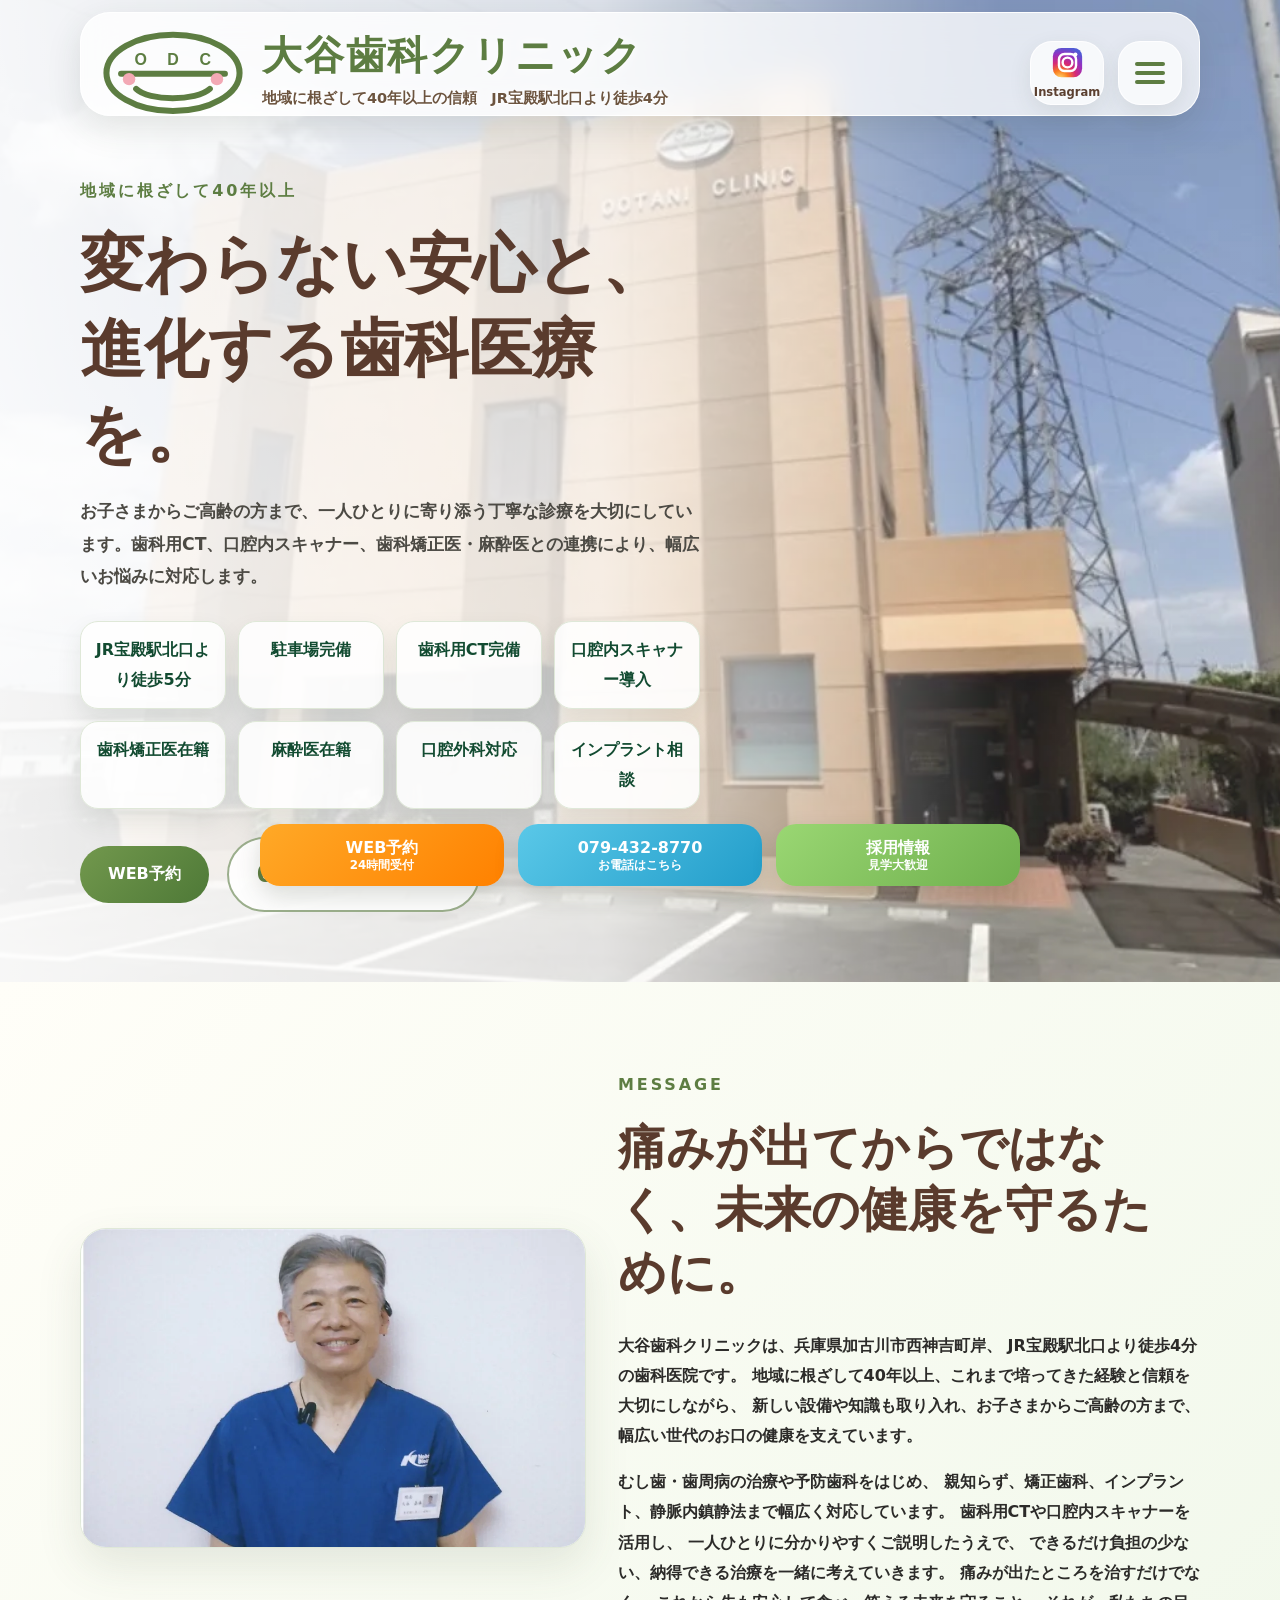
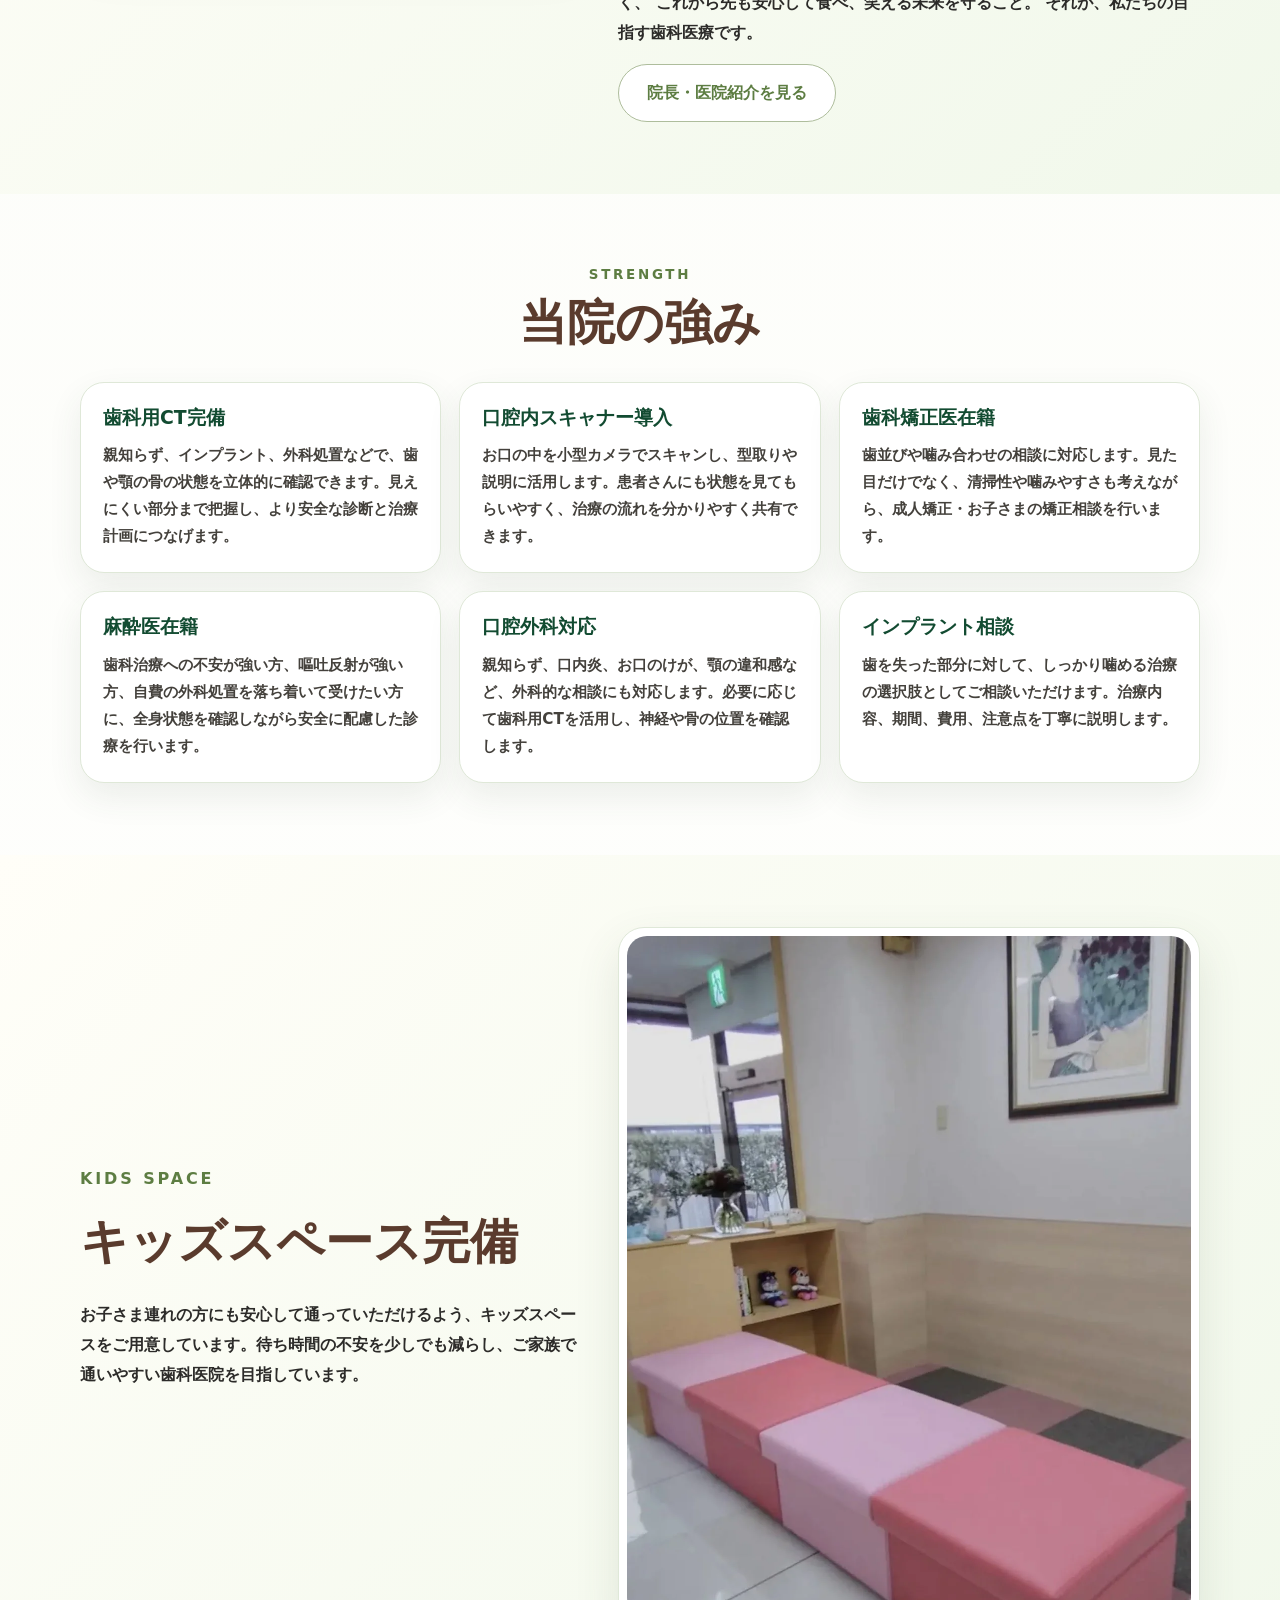
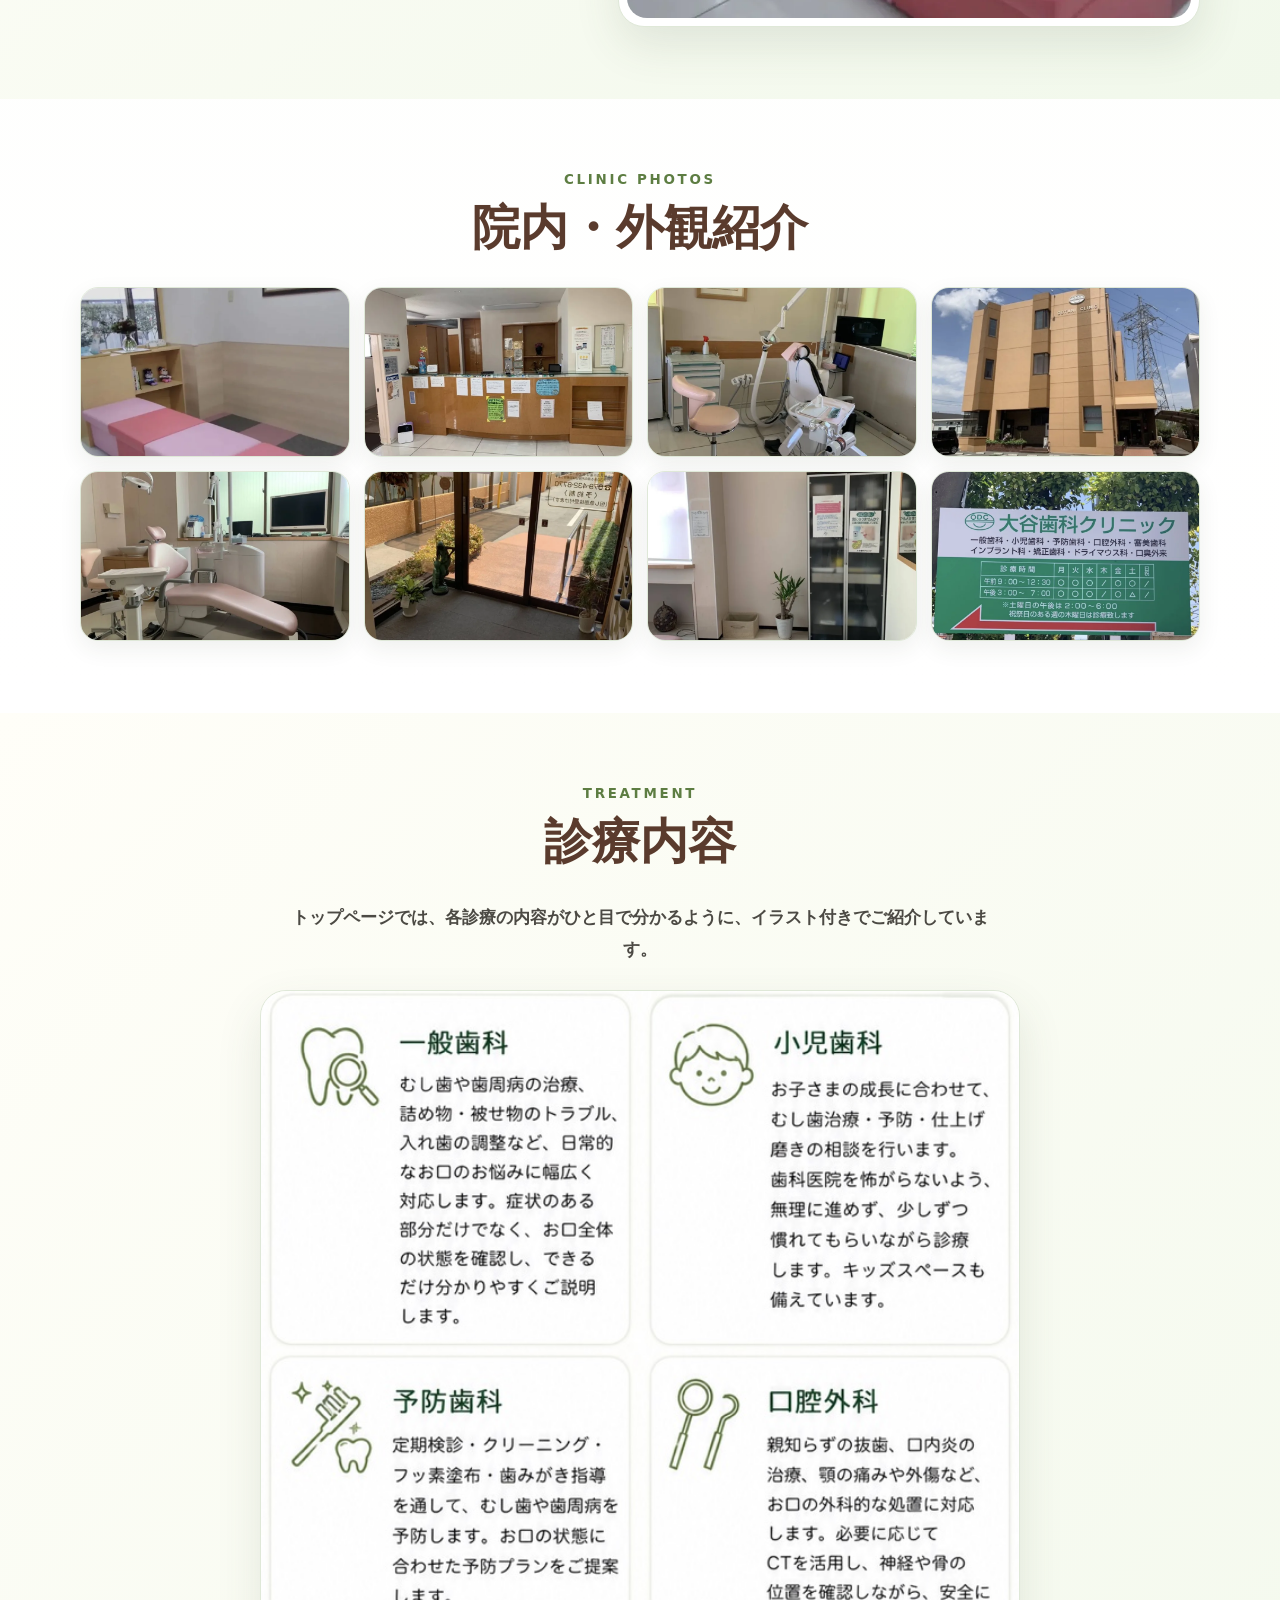
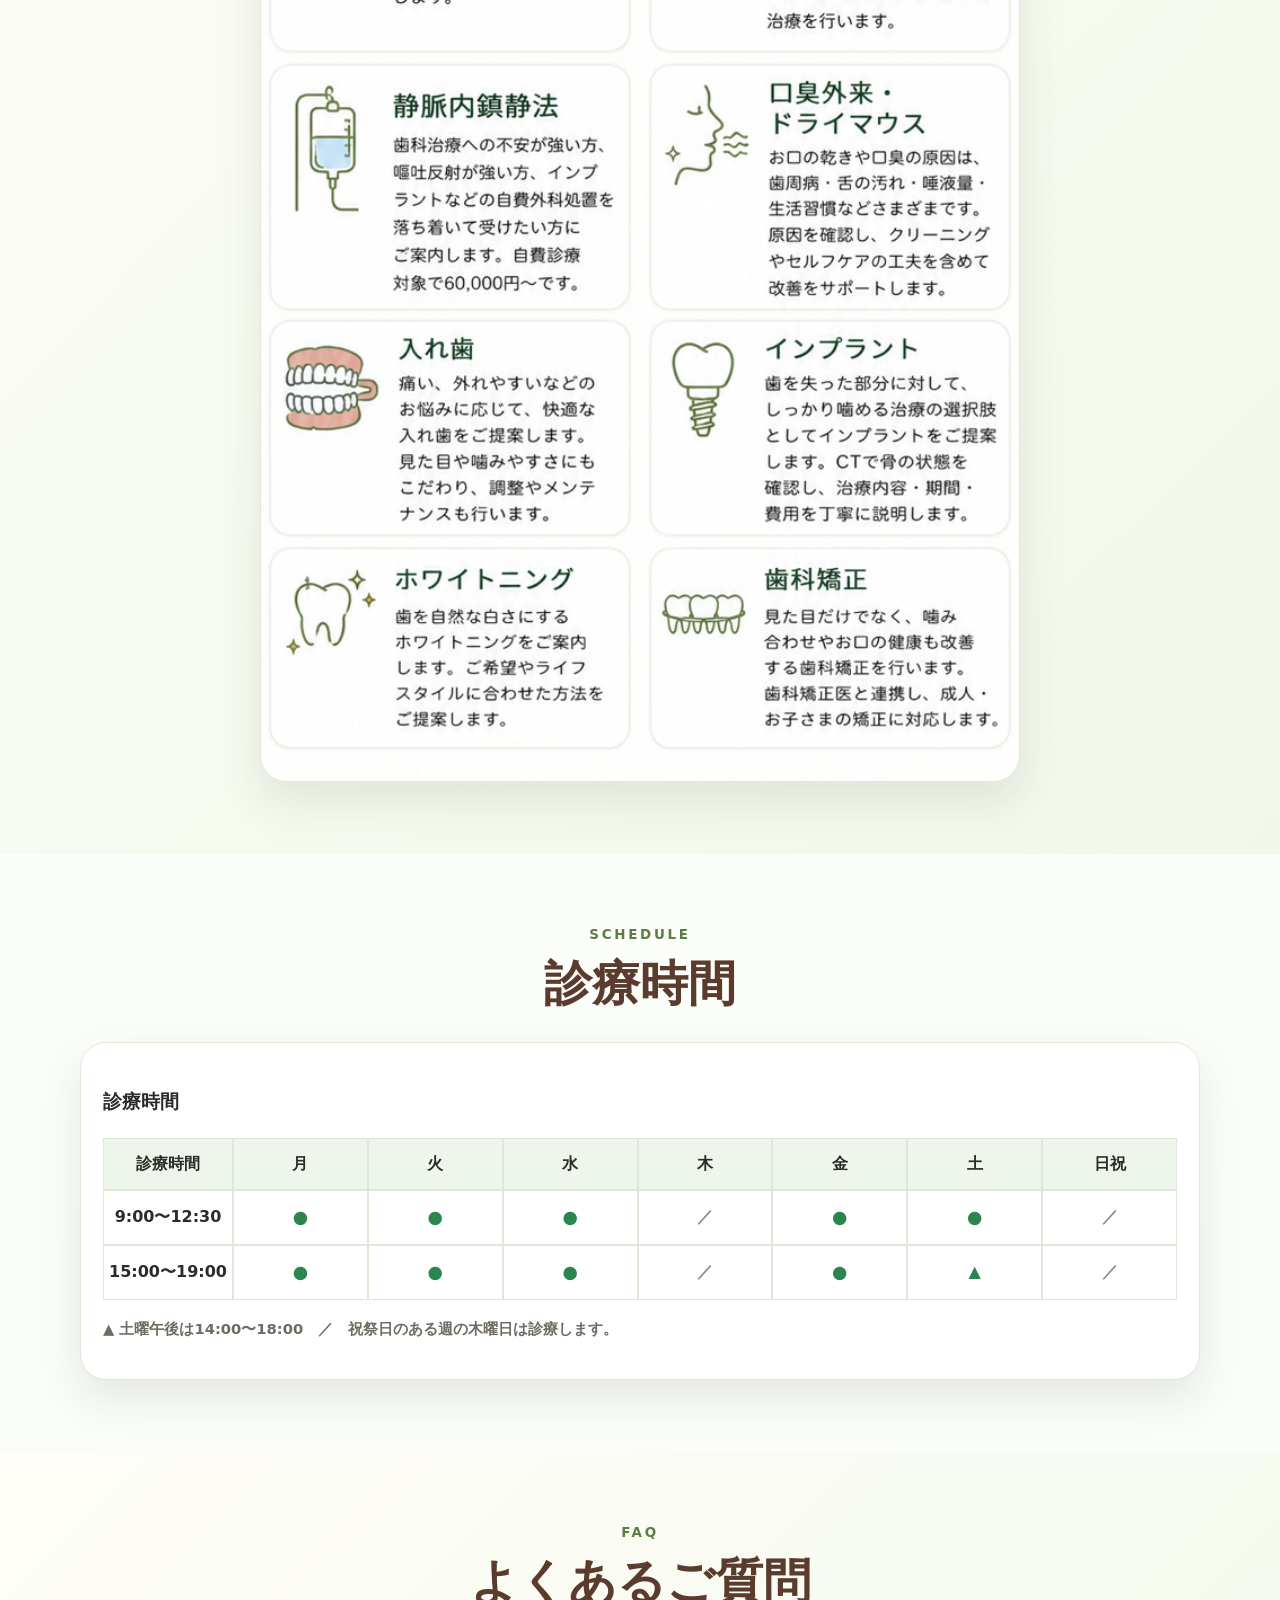
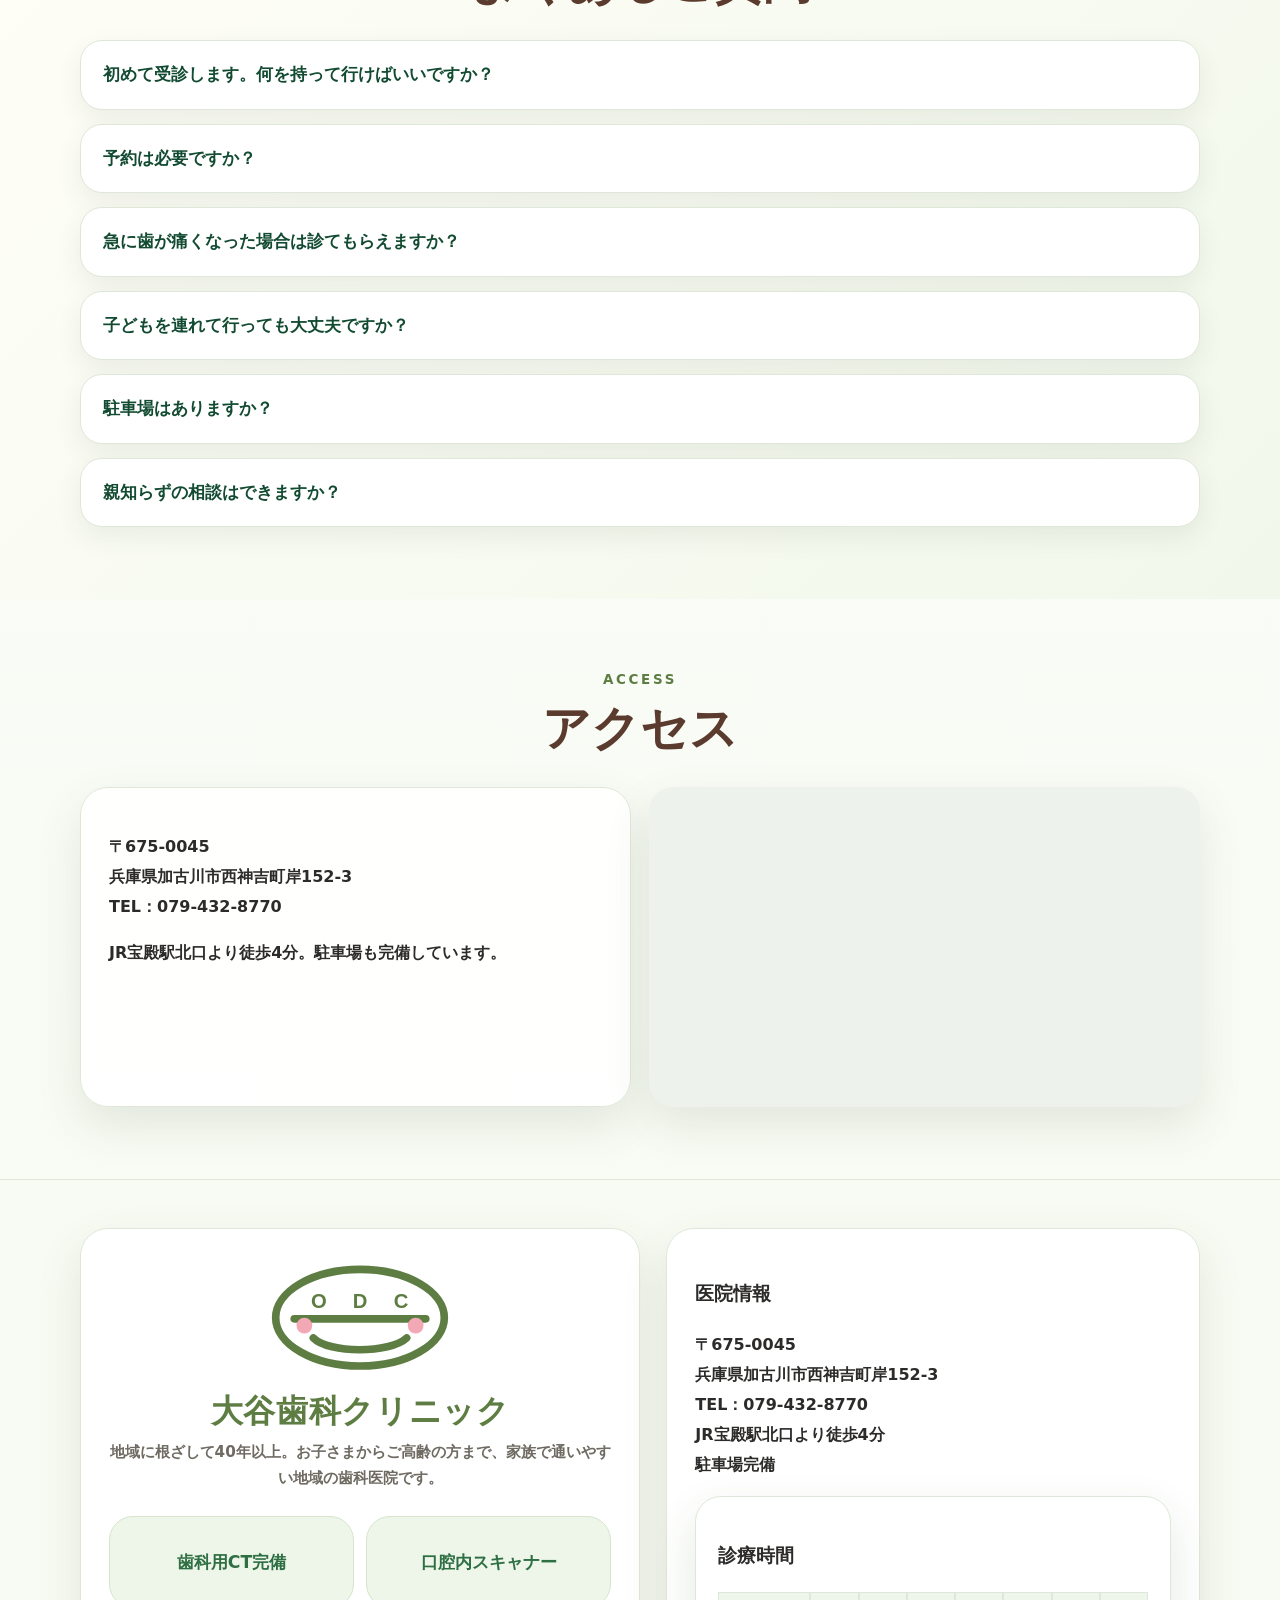
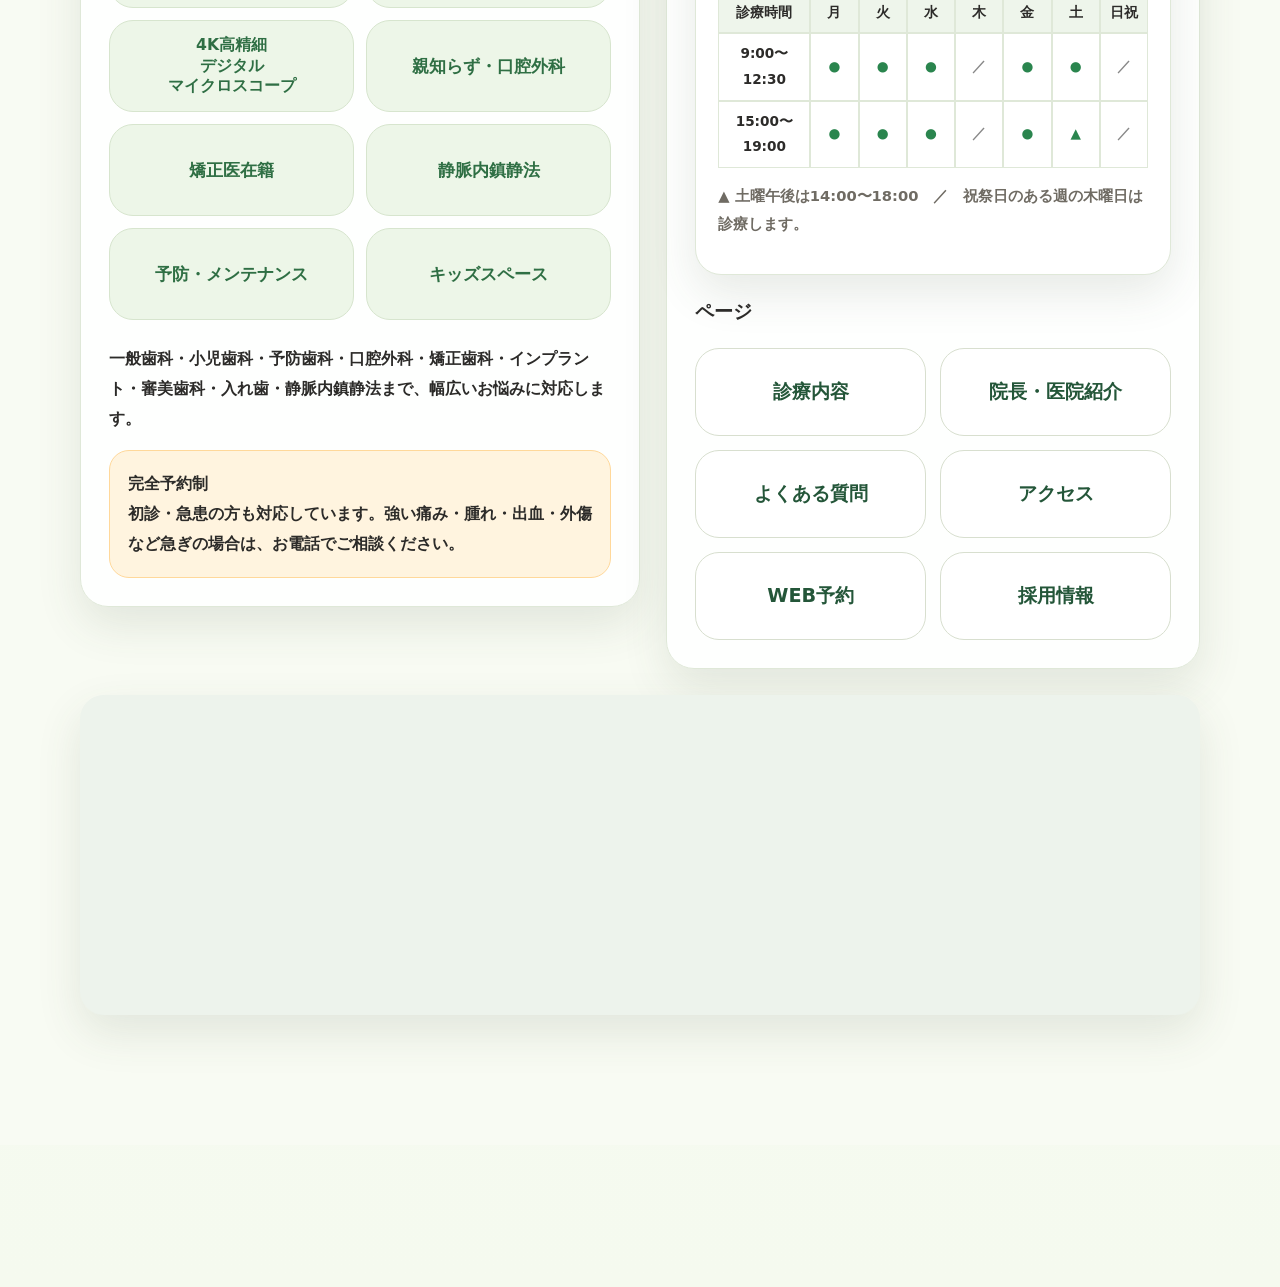
==== index.html @ 143db7cf "Update index.html" ====
<!-- v26実修正版：ヘッダーODCロゴ背景を透明化。画像はdata URI直接埋め込み -->
<!DOCTYPE html><html lang="ja"><head><meta charset="utf-8"><meta name="viewport" content="width=device-width,initial-scale=1"><title>大谷歯科クリニック｜加古川市・宝殿駅徒歩4分の歯科医院</title>
<meta name="description" content="大谷歯科クリニックは、兵庫県加古川市・JR宝殿駅北口より徒歩4分の歯科医院です。一般歯科、予防歯科、矯正歯科、口腔外科、親知らず、インプラント、静脈内鎮静法に対応し、歯科用CTと口腔内スキャナーを導入しています。"><style>
:root{--green:#5d7d42;--deep:#124b31;--brown:#5a3b2d;--cream:#fbfcf6;--line:#dfe8d8;--orange:#ff8a00;--blue:#42b9df;--recruit:#8ac56a;--shadow:0 18px 45px rgba(65,82,54,.12)}
*{box-sizing:border-box}html{scroll-behavior:smooth}body{margin:0;background:linear-gradient(180deg,#fbfcf6,#fff 42%,#f5faef);font-family:'Hiragino Maru Gothic ProN','Yu Gothic','Hiragino Sans',system-ui,sans-serif;color:#2c2b29;line-height:1.88;font-weight:600;padding-bottom:96px}a{text-decoration:none;color:inherit}img{max-width:100%;display:block}.container{width:min(1120px,92vw);margin:auto}.section{padding:72px 0}.section.soft{background:linear-gradient(135deg,#fffef8,#f1f8eb)}.eyebrow{letter-spacing:.18em;color:var(--green);font-weight:900}.section-title{text-align:center;color:var(--brown);font-size:clamp(1.8rem,4vw,3rem);line-height:1.3;margin:0 0 28px}.section-title span{display:block;color:var(--green);font-size:.84rem;letter-spacing:.2em;margin-bottom:8px}.lead{font-size:1.08rem;color:#4c4a44}.white-card{background:rgba(255,255,255,.93);border:1px solid var(--line);border-radius:28px;padding:28px;box-shadow:var(--shadow)}.btn{display:inline-flex;justify-content:center;align-items:center;border-radius:999px;padding:13px 28px;font-weight:900;border:1px solid #aebd9c;background:#fff;color:var(--green)}.btn.fill{background:linear-gradient(135deg,#72984d,#4e7937);color:#fff;border:0}.note{font-size:.92rem;color:#6f6b63}.site-header{position:fixed;z-index:1000;top:12px;left:50%;transform:translateX(-50%);width:min(1120px,calc(100vw - 26px))}.header-shell{height:104px;border-radius:30px;background:rgba(255,255,255,.78);backdrop-filter:blur(16px);border:1px solid rgba(255,255,255,.92);box-shadow:0 12px 34px rgba(50,65,45,.13);display:grid;grid-template-columns:150px minmax(0,1fr) 74px 64px;gap:14px;align-items:center;padding:12px 17px;transition:.32s ease}.site-header.scrolled .header-shell{background:rgba(255,255,255,0);backdrop-filter:none;box-shadow:none;border-color:transparent}.header-logo{min-width:0;background:transparent}.odc-logo{width:100%;height:auto;object-fit:contain;border-radius:0;background:transparent!important;box-shadow:none!important;filter:none!important}.brand{min-width:0;overflow:hidden}.brand-title{font-size:clamp(1.7rem,3.1vw,2.75rem);line-height:1.05;color:var(--green);font-weight:900;letter-spacing:.045em;white-space:nowrap;text-shadow:0 1px 0 #fff,0 0 8px rgba(255,255,255,.9)}.brand-sub{margin-top:7px;display:flex;gap:14px;align-items:center;flex-wrap:nowrap;color:#6c543f;font-size:.91rem;font-weight:900;text-shadow:0 1px 0 #fff,0 0 8px rgba(255,255,255,.9)}.brand-sub span{white-space:nowrap}.insta-link,.menu-btn{height:64px;border-radius:22px;background:rgba(255,255,255,.72);border:1px solid rgba(255,255,255,.86);box-shadow:0 8px 22px rgba(60,70,50,.1);display:flex;align-items:center;justify-content:center}.site-header.scrolled .insta-link,.site-header.scrolled .menu-btn{background:rgba(255,255,255,.22);backdrop-filter:blur(8px)}.insta-link{flex-direction:column;font-weight:900;font-size:.72rem;color:#5b4030}.insta-svg{width:39px;height:39px}.menu-btn{appearance:none;cursor:pointer}.menu-lines{width:30px;height:22px;position:relative}.menu-lines span{position:absolute;left:0;width:100%;height:4px;border-radius:8px;background:var(--green)}.menu-lines span:nth-child(1){top:0}.menu-lines span:nth-child(2){top:9px}.menu-lines span:nth-child(3){top:18px}.menu-panel{position:fixed;z-index:1300;top:0;right:0;width:min(430px,88vw);height:100dvh;transform:translateX(110%);transition:.3s;background:rgba(255,255,255,.94);backdrop-filter:blur(16px);box-shadow:-20px 0 50px rgba(40,50,40,.18);border-radius:32px 0 0 32px;padding:90px 26px 120px}.menu-panel.open{transform:translateX(0)}.menu-panel .close{position:absolute;top:24px;right:24px;width:62px;height:62px;border-radius:50%;border:0;background:var(--green);color:white;font-size:2rem}.menu-panel nav{height:100%;display:flex;flex-direction:column;gap:13px}.menu-panel a{padding:18px 22px;border-radius:22px;background:#f1f7ee;color:#1d4b31;font-size:1.25rem;font-weight:900}.menu-panel a.recruit-link{margin-top:auto;background:#eaf6e4}.hero{min-height:790px;padding:160px 0 70px;background:linear-gradient(90deg,rgba(255,255,255,.94) 0%,rgba(255,255,255,.78) 47%,rgba(255,255,255,.12) 78%),var(--hero) center/cover no-repeat;position:relative}.hero .copy{width:min(620px,94vw)}.hero h1{font-size:clamp(2.35rem,5vw,4.6rem);line-height:1.33;color:var(--brown);margin:12px 0 18px}.feature-pills{display:grid;grid-template-columns:repeat(4,1fr);gap:12px;margin-top:28px}.pill{background:rgba(255,255,255,.88);border:1px solid var(--line);border-radius:18px;text-align:center;padding:13px 10px;color:var(--deep);font-weight:900;box-shadow:0 12px 24px rgba(45,65,45,.1)}.hero-actions{display:flex;gap:18px;align-items:center;margin-top:28px}.phone-big{border:2px solid #9bae8c;border-radius:999px;background:rgba(255,255,255,.9);color:var(--green);font-size:1.55rem;font-weight:900;padding:12px 28px}.two-col{display:grid;grid-template-columns:1fr 1.15fr;gap:32px;align-items:center}.photo-card{border-radius:26px;overflow:hidden;border:1px solid var(--line);box-shadow:var(--shadow);background:#fff}.photo-card.cover img{width:100%;height:100%;object-fit:cover}.photo-card.contain{padding:8px}.photo-card.contain img{width:100%;height:auto;object-fit:contain;border-radius:20px}.strength-grid,.service-grid{display:grid;grid-template-columns:repeat(3,1fr);gap:18px}.strength-card,.service-card{background:#fff;border:1px solid var(--line);border-radius:24px;padding:22px;box-shadow:0 14px 34px rgba(60,75,50,.09)}.strength-card strong,.service-card h3{color:var(--deep);font-size:1.18rem}.service-icon{width:76px;height:76px;margin-bottom:10px}.service-card p{font-size:.95rem;line-height:1.78}.service-cards-image-wrap{width:min(760px,100%);margin:0 auto}.service-cards-image{width:100%;height:auto;border-radius:26px;box-shadow:var(--shadow);border:1px solid var(--line);background:#fff}.clinic-photos{display:grid;grid-template-columns:repeat(4,1fr);gap:14px}.clinic-photos img{width:100%;height:170px;object-fit:cover;border-radius:18px;border:1px solid var(--line);box-shadow:0 8px 22px rgba(50,60,40,.08)}.clinic-photos .contain-photo{object-fit:contain;background:#fff}.schedule-wrap{background:#fff;border:1px solid var(--line);border-radius:26px;padding:22px;box-shadow:var(--shadow);overflow:hidden}.schedule-table{width:100%;border-collapse:separate;border-spacing:0;table-layout:fixed;font-weight:900}.schedule-table th,.schedule-table td{border:1px solid #dfe8d8;padding:10px 4px;text-align:center}.schedule-table th{background:#eef5eb}.schedule-table th:first-child,.schedule-table td:first-child{width:130px}.open{color:#2a854e;font-size:1.1rem}.closemark{color:#888}.tri{color:#2a854e}.compact-schedule .schedule-table th,.compact-schedule .schedule-table td{padding:7px 2px;font-size:.85rem}.compact-schedule .schedule-table th:first-child,.compact-schedule .schedule-table td:first-child{width:92px}.faq-list{display:grid;gap:14px}.faq-item{background:#fff;border:1px solid var(--line);border-radius:22px;overflow:hidden;box-shadow:0 10px 26px rgba(50,70,45,.08)}.faq-item summary{cursor:pointer;list-style:none;padding:18px 22px;color:var(--deep);font-weight:900;font-size:1.05rem}.faq-item summary::-webkit-details-marker{display:none}.faq-item p{margin:0;padding:18px 22px;border-top:1px solid var(--line);color:#4b4944}.map{border:0;width:100%;height:320px;border-radius:24px;box-shadow:var(--shadow);background:#edf3ec}.page-hero{padding:165px 0 88px;background:linear-gradient(90deg,rgba(255,255,255,.96) 0%,rgba(255,255,255,.78) 55%,rgba(255,255,255,.18)),var(--bg) center/cover no-repeat}.page-hero h1{font-size:clamp(2.3rem,5vw,4.2rem);color:var(--brown);line-height:1.25;margin:0 0 14px}.treatment-stack{display:grid;gap:30px}.treatment-block{background:#fff;border:1px solid var(--line);border-radius:30px;padding:22px;box-shadow:var(--shadow);display:grid;grid-template-columns:1.25fr 1fr;gap:26px;align-items:center}.treatment-block img{border-radius:22px;border:1px solid #edf1e8}.treatment-block h2{color:var(--deep);font-size:1.75rem;margin:0 0 10px}.checklist{list-style:none;padding:0;margin:16px 0 0}.checklist li{padding:9px 0 9px 32px;border-top:1px dashed #d4dfcd;position:relative}.checklist li:before{content:"";position:absolute;left:0;top:15px;width:18px;height:18px;border-radius:50%;background:#2d854c;box-shadow:inset 0 0 0 5px #fff;border:2px solid #2d854c}.job-grid{display:grid;grid-template-columns:1fr;gap:24px}.job-card{background:#fff;border:1px solid var(--line);border-radius:28px;padding:28px;box-shadow:var(--shadow)}.job-card h2{color:var(--deep);font-size:1.7rem}.highlight-copy{background:linear-gradient(135deg,#f8fbf3,#fff);border-left:6px solid var(--green);border-radius:22px;padding:24px;margin:20px 0}.bottom-cta{position:fixed;z-index:1200;left:50%;bottom:14px;transform:translateX(-50%);display:grid;grid-template-columns:1fr 1fr 1fr;gap:14px;width:min(760px,94vw);pointer-events:none}.bottom-cta a{pointer-events:auto;min-height:62px;border-radius:20px;color:#fff;display:flex;flex-direction:column;align-items:center;justify-content:center;font-weight:900;line-height:1.22;box-shadow:0 10px 24px rgba(60,70,50,.18)}.bottom-cta small{font-size:.74rem}.cta-reserve{background:linear-gradient(135deg,#ffa927,#ff8100)}.cta-phone{background:linear-gradient(135deg,#5ac8e8,#229dca)}.cta-recruit{background:linear-gradient(135deg,#9ad773,#6faf4d)}footer{background:#f8fbf3;border-top:1px solid var(--line);padding:48px 0 120px}.footer-rich{display:grid;grid-template-columns:1.05fr 1fr;gap:26px;align-items:start}.footer-brand{display:flex;gap:16px;align-items:center}.footer-brand .odc-logo{width:125px;background:transparent;border-radius:0}.badge-row{display:flex;gap:8px;flex-wrap:wrap;margin:16px 0}.badge{background:#edf6e8;border:1px solid #d7e5ce;border-radius:999px;color:#2f6f44;font-weight:900;padding:7px 12px}.footer-links{display:grid;grid-template-columns:repeat(2,1fr);gap:8px}.footer-links a{background:#fff;border:1px solid var(--line);border-radius:14px;padding:10px 14px;font-weight:900;color:var(--deep)}.footer-map{grid-column:1/-1}.access-info{display:grid;grid-template-columns:1fr 1fr;gap:18px}.reserve-box{background:#fff4df;border:1px solid #ffd89a;border-radius:20px;padding:18px}.about-photo-grid{display:grid;grid-template-columns:repeat(3,1fr);gap:14px}.about-photo-grid img{height:210px;object-fit:cover;border-radius:18px;border:1px solid var(--line)}.about-photo-grid img.contain-photo{object-fit:contain;background:#fff}.top-recruit-note{display:none}
@media (max-width:860px){body{padding-bottom:110px}.site-header{top:12px;width:calc(100vw - 18px)}.header-shell{height:92px;border-radius:26px;grid-template-columns:56px minmax(0,1fr) 50px 48px;gap:6px;padding:10px 10px}.brand-title{font-size:clamp(.88rem,3.65vw,1.2rem);letter-spacing:.005em;overflow:hidden;text-overflow:ellipsis}.brand-sub{display:block;margin-top:3px;font-size:clamp(.52rem,1.95vw,.68rem);line-height:1.28;overflow:hidden}.brand-sub span{display:block;white-space:nowrap;overflow:hidden;text-overflow:ellipsis}.insta-link,.menu-btn{height:52px;border-radius:18px}.insta-svg{width:30px;height:30px}.insta-link{font-size:.58rem}.menu-lines{width:25px}.hero{min-height:760px;padding:138px 0 44px;background:linear-gradient(180deg,rgba(255,255,255,.86),rgba(255,255,255,.68) 40%,rgba(255,255,255,.18)),var(--hero) center top/cover no-repeat}.feature-pills{grid-template-columns:repeat(2,1fr)}.hero-actions{display:grid}.phone-big{text-align:center;font-size:1.25rem}.two-col,.treatment-block,.footer-rich,.access-info{grid-template-columns:1fr}.strength-grid,.service-grid{grid-template-columns:repeat(2,1fr);gap:12px}.service-card{padding:18px 16px}.service-icon{width:62px;height:62px}.clinic-photos,.about-photo-grid{grid-template-columns:repeat(2,1fr)}.clinic-photos img,.about-photo-grid img{height:145px}.schedule-wrap{padding:14px}.schedule-table th:first-child,.schedule-table td:first-child{width:96px}.schedule-table th,.schedule-table td{font-size:.83rem;padding:8px 2px}.bottom-cta{gap:8px;bottom:12px}.bottom-cta a{border-radius:18px;min-height:58px;font-size:.95rem}.bottom-cta small{font-size:.68rem}.page-hero{padding:140px 0 70px}.footer-links{grid-template-columns:1fr}}
@media (max-width:390px){.header-shell{grid-template-columns:55px minmax(0,1fr) 50px 48px;gap:7px}.brand-title{font-size:clamp(.9rem,3.85vw,1.1rem)}.brand-sub{font-size:.56rem}.insta-link,.menu-btn{height:49px}.strength-grid,.service-grid{grid-template-columns:1fr}.bottom-cta a{font-size:.86rem}}

/* v26 TRUE FIX: readability, no duplicated strength copy, no mobile one-column collapse */
body{padding-bottom:142px}
.header-logo img.odc-logo{width:100%;height:auto;object-fit:contain}
.strength-card p{font-size:.95rem;line-height:1.78;margin:.75rem 0 0;color:#44413c}
.strength-card strong{display:block;line-height:1.35}
.job-card p{font-size:1rem;line-height:1.9;margin:.65rem 0;color:#393833}
.job-card h2{margin-top:0}.job-card h3{line-height:1.45}
.highlight-copy.compact-message{padding:20px 22px;border-left:4px solid var(--green);margin:16px 0;background:linear-gradient(135deg,#f8fbf3,#fff)}
.highlight-copy.compact-message h3{font-size:1.35rem;margin:0 0 14px;color:#244e35}
.highlight-copy.compact-message .question-copy{font-size:1.08rem;font-weight:800;color:#2f2d29}
.highlight-copy.compact-message .strong-line{font-weight:900;color:#244e35;background:#eef6e9;border-radius:16px;padding:12px 14px;margin-top:14px}
.learn-box{background:#fff;border:1px solid var(--line);border-radius:20px;padding:18px 20px;margin:18px 0;box-shadow:0 8px 20px rgba(60,75,50,.07)}
.learn-box h3{margin:0 0 10px;color:#245639}.learn-box ul{margin:0;padding-left:1.2em}.learn-box li{margin:.35rem 0;line-height:1.7}
@media (max-width:860px){body{padding-bottom:140px}.strength-grid{grid-template-columns:repeat(2,minmax(0,1fr))!important}.strength-card{padding:16px 14px}.strength-card strong{font-size:1rem}.strength-card p{font-size:.84rem;line-height:1.68}.job-card{padding:20px}.job-card p{font-size:.93rem;line-height:1.82}.highlight-copy.compact-message{padding:16px 16px;border-left-width:3px;border-radius:18px}.highlight-copy.compact-message h3{font-size:1.15rem}.highlight-copy.compact-message .question-copy{font-size:.98rem}.learn-box{padding:15px 16px}.bottom-cta a{font-size:.88rem}}
@media (max-width:390px){.strength-grid{grid-template-columns:repeat(2,minmax(0,1fr))!important}.strength-card{padding:14px 12px}.strength-card p{font-size:.8rem;line-height:1.62}.bottom-cta{gap:7px}.bottom-cta a{font-size:.82rem}}

.odc-logo-svg{display:block;width:100%;height:auto;background:transparent!important;overflow:visible;box-shadow:none!important;filter:none!important}.footer-brand .odc-logo-svg{width:125px;flex:0 0 auto}.materials-grid{display:grid;grid-template-columns:repeat(2,1fr);gap:18px;margin-top:24px}.material-poster{background:#fff;border:1px solid var(--line);border-radius:26px;padding:12px;box-shadow:var(--shadow)}.material-poster img{width:100%;height:auto;border-radius:18px;border:1px solid #eee}.material-note{margin-top:14px;color:#5d564d}.job-tag-row{display:flex;flex-wrap:wrap;gap:8px;margin:14px 0}.job-tag{display:inline-flex;align-items:center;border-radius:999px;padding:7px 12px;background:#edf6e8;border:1px solid #d7e5ce;color:#2f6f44;font-weight:900;font-size:.9rem}
@media(max-width:700px){.materials-grid{grid-template-columns:1fr}.material-poster{padding:8px;border-radius:20px}.job-card p,.highlight-copy p{line-height:1.8}.job-tag{font-size:.82rem}}<style>
/* ハンバーガーメニュー内の巨大な空白を強制的になくす */
aside.menu-panel,
aside.menu-panel.menu-panel-rich{
  display:block !important;
  justify-content:flex-start !important;
  align-content:start !important;
  height:100dvh !important;
  min-height:0 !important;
  overflow-y:auto !important;
}
/* メニューリンク部分が縦に伸びないようにする */
aside.menu-panel nav,
aside.menu-panel .drawer-nav{
  display:flex !important;
  flex-direction:column !important;
  justify-content:flex-start !important;
  flex:none !important;
  height:auto !important;
  min-height:0 !important;
  max-height:none !important;
  margin:0 !important;
  padding-bottom:0 !important;
}
/* 採用情報の直後に電話・診療時間を表示 */
aside.menu-panel .drawer-contact{
  display:block !important;
  position:static !important;
  inset:auto !important;
  flex:none !important;
  clear:both !important;
  height:auto !important;
  min-height:0 !important;
  max-height:none !important;
  margin:14px 0 0 !important;
  padding-top:18px !important;
  transform:none !important;
}
/* 診療時間部分にも余計な高さを持たせない */
aside.menu-panel .drawer-hours{
  position:static !important;
  height:auto !important;
  min-height:0 !important;
  max-height:none !important;
  margin-top:14px !important;
}
</style>
</style><script type="application/ld+json">
{
  "@context": "https://schema.org",
  "@type": "Dentist",
  "name": "大谷歯科クリニック",
  "url": "https://otani-dental-kakogawa.github.io/hoden/",
  "telephone": "079-432-8770",
  "address": {
    "@type": "PostalAddress",
    "postalCode": "675-0045",
    "addressRegion": "兵庫県",
    "addressLocality": "加古川市",
    "streetAddress": "西神吉町岸152-3"
  },
  "sameAs": [
    "https://www.instagram.com/otani_dentalclinic_kakogawa/"
  ]
}</script><style>
/* 上部ヘッダーは変えず、フッターのロゴ部分だけ変更 */
footer .container.footer-rich .footer-brand{
  display:flex !important;
  flex-direction:column !important;
  align-items:center !important;
  justify-content:center !important;
  gap:10px !important;
  text-align:center !important;
}
/* フッターのODCロゴ */
footer .container.footer-rich .footer-brand > svg{
  display:block !important;
  width:190px !important;
  max-width:70% !important;
  height:auto !important;
  margin:0 auto !important;
}
/* ロゴの下の医院名・説明 */
footer .container.footer-rich .footer-brand > div{
  width:100% !important;
  text-align:center !important;
}
footer .container.footer-rich .footer-brand h2{
  margin:2px 0 8px !important;
  color:#5d7d42 !important;
  font-size:clamp(1.5rem,6vw,2rem) !important;
  line-height:1.25 !important;
  letter-spacing:.02em !important;
  white-space:nowrap !important;
  word-break:keep-all !important;
}
footer .container.footer-rich .footer-brand .note{
  margin:0 auto !important;
  max-width:560px !important;
  text-align:center !important;
  font-size:.95rem !important;
  line-height:1.75 !important;
}
@media (max-width:700px){
  footer .container.footer-rich .footer-brand > svg{
    width:175px !important;
    max-width:70% !important;
  }
  footer .container.footer-rich .footer-brand h2{
    font-size:clamp(1.4rem,6vw,1.85rem) !important;
  }
}/* フッターの強みを2列×4段に整える */
footer .badge-row{
  display:grid !important;
  grid-template-columns:repeat(2,minmax(0,1fr)) !important;
  gap:12px !important;
  width:100% !important;
  margin:24px 0 !important;
}
footer .badge-row .badge{
  display:flex !important;
  align-items:center !important;
  justify-content:center !important;
  width:auto !important;
  min-width:0 !important;
  min-height:92px !important;
  margin:0 !important;
  padding:14px 10px !important;
  box-sizing:border-box !important;
  border-radius:24px !important;
  text-align:center !important;
  font-size:clamp(.9rem,3.6vw,1.08rem) !important;
  font-weight:700 !important;
  line-height:1.4 !important;
  white-space:normal !important;
  word-break:keep-all !important;
}
@media (max-width:390px){
  footer .badge-row{
    gap:10px !important;
  }
  footer .badge-row .badge{
    min-height:84px !important;
    padding:12px 7px !important;
    font-size:.88rem !important;
    border-radius:21px !important;
  }
}/* マイクロスコープの長い文字だけ整える */
footer .badge-row .badge-microscope{
  font-size:clamp(.78rem,3.1vw,.98rem) !important;
  line-height:1.3 !important;
  word-break:normal !important;
  overflow-wrap:anywhere !important;
  padding-left:8px !important;
  padding-right:8px !important;
}/* フッターのページ一覧を2列×3段にする */
footer .footer-links{
  display:grid !important;
  grid-template-columns:repeat(2,minmax(0,1fr)) !important;
  gap:14px !important;
  width:100% !important;
  margin-top:18px !important;
}
footer .footer-links a{
  display:flex !important;
  align-items:center !important;
  justify-content:center !important;
  min-width:0 !important;
  min-height:88px !important;
  padding:14px 10px !important;
  box-sizing:border-box !important;
  border:1.5px solid #d8dfcf !important;
  border-radius:24px !important;
  background:#ffffff !important;
  color:#245639 !important;
  text-align:center !important;
  text-decoration:none !important;
  font-size:clamp(.95rem,3.7vw,1.2rem) !important;
  font-weight:700 !important;
  line-height:1.35 !important;
  white-space:normal !important;
  word-break:keep-all !important;
}
@media (max-width:390px){
  footer .footer-links{
    gap:10px !important;
  }
  footer .footer-links a{
    min-height:80px !important;
    padding:12px 7px !important;
    border-radius:20px !important;
    font-size:.9rem !important;
  }
}/* =========================
   ハンバーガーメニュー
========================= */
.menu-panel.menu-panel-rich{
  width:min(88vw,430px) !important;
  height:100dvh !important;
  padding:28px 22px 40px !important;
  box-sizing:border-box !important;
  overflow-y:auto !important;
  background:#ffffff !important;
}
.menu-panel-rich .close{
  display:flex !important;
  align-items:center !important;
  justify-content:center !important;
  width:48px !important;
  height:48px !important;
  margin:0 0 18px auto !important;
  padding:0 !important;
  border:1px solid #dce3d5 !important;
  border-radius:16px !important;
  background:#ffffff !important;
  color:#5d7d42 !important;
  font-size:2rem !important;
  line-height:1 !important;
  cursor:pointer !important;
}
.drawer-nav{
  display:flex !important;
  flex-direction:column !important;
  gap:0 !important;
}
.drawer-link,
.drawer-group summary{
  display:flex !important;
  align-items:center !important;
  justify-content:space-between !important;
  width:100% !important;
  min-height:68px !important;
  box-sizing:border-box !important;
  padding:16px 14px !important;
  border-bottom:1px solid #e8ebe5 !important;
  background:#ffffff !important;
  color:#393633 !important;
  text-decoration:none !important;
  font-size:1.08rem !important;
  font-weight:700 !important;
  line-height:1.4 !important;
  cursor:pointer !important;
}
.drawer-group summary{
  list-style:none !important;
}
.drawer-group summary::-webkit-details-marker{
  display:none !important;
}
.drawer-arrow{
  color:#5d7d42 !important;
  font-size:1.35rem !important;
  transition:transform .2s ease !important;
}
.drawer-group[open] .drawer-arrow{
  transform:rotate(180deg) !important;
}
.drawer-submenu{
  display:flex !important;
  flex-direction:column !important;
  padding:6px 0 10px 18px !important;
  background:#f8fbf5 !important;
}
.drawer-submenu a{
  display:block !important;
  padding:13px 14px !important;
  color:#245639 !important;
  text-decoration:none !important;
  font-size:.98rem !important;
  font-weight:700 !important;
  border-bottom:1px solid #e4eade !important;
}
.drawer-submenu a:last-child{
  border-bottom:0 !important;
}
.drawer-highlight{
  margin:12px 0 !important;
  border:0 !important;
  border-radius:16px !important;
  background:#eef6e8 !important;
  color:#245639 !important;
  box-shadow:inset 0 0 0 1px #d5e3cc !important;
}
.drawer-contact{
  margin-top:34px !important;
  padding:24px 18px !important;
  border:1px solid #dce3d5 !important;
  border-radius:24px !important;
  background:#fbfcf9 !important;
  text-align:center !important;
}
.drawer-contact-lead{
  margin:0 0 12px !important;
  color:#5f5b56 !important;
  font-size:.95rem !important;
  line-height:1.7 !important;
}
.drawer-phone{
  display:flex !important;
  align-items:center !important;
  justify-content:center !important;
  gap:10px !important;
  margin:0 0 18px !important;
  color:#245639 !important;
  text-decoration:none !important;
  font-size:clamp(1.7rem,7vw,2.25rem) !important;
  font-weight:800 !important;
  letter-spacing:.03em !important;
  white-space:nowrap !important;
}
.drawer-hours{
  padding:16px 12px !important;
  border-top:1px solid #e1e7dc !important;
  border-bottom:1px solid #e1e7dc !important;
}
.drawer-hours strong{
  display:block !important;
  margin-bottom:8px !important;
  color:#245639 !important;
  font-size:1.05rem !important;
}
.drawer-hours p{
  margin:0 0 8px !important;
  font-size:.94rem !important;
  line-height:1.75 !important;
}
.drawer-hours small{
  display:block !important;
  color:#6b6864 !important;
  font-size:.78rem !important;
  line-height:1.6 !important;
}
.drawer-reserve{
  display:flex !important;
  align-items:center !important;
  justify-content:center !important;
  min-height:58px !important;
  margin-top:18px !important;
  border-radius:16px !important;
  background:#f59b23 !important;
  color:#ffffff !important;
  text-decoration:none !important;
  font-size:1.05rem !important;
  font-weight:800 !important;
}
@media (max-width:390px){
  .menu-panel.menu-panel-rich{
    padding-left:17px !important;
    padding-right:17px !important;
  }
  .drawer-link,
  .drawer-group summary{
    min-height:62px !important;
    padding:14px 12px !important;
    font-size:1rem !important;
  }
  .drawer-phone{
    font-size:1.65rem !important;
  }
}/* ハンバーガーメニュー下部の医院情報 */
.menu-panel{
  overflow-y:auto !important;
  padding-bottom:150px !important;
}
.menu-panel nav{
  margin-bottom:0 !important;
}
.menu-clinic-info{
  margin:18px 0 0 !important;
  padding:22px 16px 26px !important;
  border-top:1px solid #dfe5d9 !important;
  background:#fbfcf9 !important;
}
.menu-clinic-info h3{
  margin:0 0 14px !important;
  color:#245639 !important;
  font-size:1.2rem !important;
  line-height:1.4 !important;
}
.menu-address{
  margin:0 0 24px !important;
  color:#333 !important;
  font-size:.94rem !important;
  line-height:1.8 !important;
}
.menu-address a{
  color:#245639 !important;
  font-weight:700 !important;
  text-decoration:none !important;
}
.menu-schedule{
  margin-top:8px !important;
  padding:18px 12px !important;
  border:1px solid #d8dfcf !important;
  border-radius:20px !important;
  background:#fff !important;
}
.menu-table-scroll{
  width:100% !important;
  overflow-x:auto !important;
}
.menu-schedule-table{
  width:100% !important;
  min-width:350px !important;
  border-collapse:collapse !important;
  table-layout:fixed !important;
  font-size:.78rem !important;
}
.menu-schedule-table th,
.menu-schedule-table td{
  padding:9px 4px !important;
  border:1px solid #dbe3d5 !important;
  text-align:center !important;
  vertical-align:middle !important;
}
.menu-schedule-table thead th{
  background:#eef5e9 !important;
  color:#333 !important;
  font-weight:700 !important;
}
.menu-schedule-table tbody th{
  width:78px !important;
  background:#fafbf8 !important;
  font-weight:700 !important;
}
.menu-schedule-table td{
  color:#2d8b55 !important;
  font-weight:800 !important;
}
.menu-schedule-note{
  margin:14px 0 0 !important;
  color:#625f5a !important;
  font-size:.78rem !important;
  line-height:1.65 !important;
}
.menu-reservation-note{
  margin:18px 0 0 !important;
  padding:14px !important;
  border-radius:16px !important;
  background:#eef6e8 !important;
  color:#245639 !important;
  text-align:center !important;
  font-size:.9rem !important;
  font-weight:700 !important;
  line-height:1.65 !important;
}
</style></head><body><header class="site-header"><div class="header-shell"><a class="header-logo" href="index.html"><svg class="odc-logo odc-logo-svg" viewBox="0 0 169 108" aria-label="ODCロゴ" role="img" xmlns="http://www.w3.org/2000/svg">
  <g fill="none" stroke="#5d7d42" stroke-width="6.8" stroke-linecap="round" stroke-linejoin="round">
    <ellipse cx="84.5" cy="54" rx="75" ry="43"/>
    <path d="M43 72c14 14 68 14 83 0"/>
    <path d="M26 55H143"/>
  </g>
  <g fill="#5d7d42" font-family="Arial, Helvetica, sans-serif" font-weight="700" font-size="18" text-anchor="middle">
    <text x="48" y="45">O</text><text x="84.5" y="45">D</text><text x="121" y="45">C</text>
  </g>
  <circle cx="35" cy="61" r="7" fill="#f3a9b5"/><circle cx="134" cy="61" r="7" fill="#f3a9b5"/>
</svg></a><div class="brand"><div class="brand-title">大谷歯科クリニック</div><div class="brand-sub"><span>地域に根ざして40年以上の信頼</span><span>JR宝殿駅北口より徒歩4分</span></div></div><a class="insta-link" href="https://www.instagram.com/otani_dentalclinic_kakogawa/" target="_blank" rel="noopener"><svg class="insta-svg" viewBox="0 0 64 64" aria-label="Instagram" role="img" xmlns="http://www.w3.org/2000/svg">
<defs><radialGradient id="ig1" cx="25%" cy="105%" r="110%"><stop offset="0" stop-color="#feda75"/><stop offset=".25" stop-color="#fa7e1e"/><stop offset=".5" stop-color="#d62976"/><stop offset=".75" stop-color="#962fbf"/><stop offset="1" stop-color="#4f5bd5"/></radialGradient></defs>
<rect x="8" y="8" width="48" height="48" rx="14" fill="url(#ig1)"/><rect x="18" y="18" width="28" height="28" rx="9" fill="none" stroke="white" stroke-width="4"/><circle cx="32" cy="32" r="8" fill="none" stroke="white" stroke-width="4"/><circle cx="45" cy="19" r="3.3" fill="white"/></svg><span>Instagram</span></a><button class="menu-btn" data-menu-open aria-label="メニューを開く"><span class="menu-lines"><span></span><span></span><span></span></span></button></div></header><aside class="menu-panel menu-panel-rich" aria-label="メニュー">
  <button
    class="close"
    type="button"
    data-menu-close
    aria-label="メニューを閉じる"
  >
    ×
  </button>
  <nav class="drawer-nav">
    <a class="drawer-link" href="index.html">
      ホーム
    </a>
    <details class="drawer-group">
      <summary>
        医院案内・アクセス
        <span class="drawer-arrow">⌄</span>
      </summary>
      <div class="drawer-submenu">
        <a href="about.html">院長・医院紹介</a>
        <a href="access.html">アクセス</a>
      </div>
    </details>
    <a class="drawer-link drawer-highlight" href="reservation.html">
      初診・WEB予約
    </a>
    <details class="drawer-group">
      <summary>
        診療内容
        <span class="drawer-arrow">⌄</span>
      </summary>
      <div class="drawer-submenu">
        <a href="treatment.html">診療内容を見る</a>
      </div>
    </details>
    <a class="drawer-link" href="faq.html">
      よくある質問
    </a>
    <a class="drawer-link" href="recruit.html">
      採用情報
    </a>
  </nav>
  <div class="drawer-contact">
  <p class="drawer-contact-lead">
    歯やお口のお悩み、<br>
    お気軽にご相談ください
  </p>
  <a class="drawer-phone" href="tel:0794328770">
    <span aria-hidden="true">☎</span>
    079-432-8770
  </a>
  <div class="drawer-hours">
    <div style="width:100%;margin-top:12px;overflow:visible;">
  <table style="
    width:100%;
    border-collapse:collapse;
    table-layout:fixed;
    font-size:clamp(.58rem,2.3vw,.72rem);
  ">
    <colgroup>
      <col style="width:25%;">
      <col style="width:10.7%;">
      <col style="width:10.7%;">
      <col style="width:10.7%;">
      <col style="width:10.7%;">
      <col style="width:10.7%;">
      <col style="width:10.7%;">
      <col style="width:10.8%;">
    </colgroup>
    <thead>
      <tr>
        <th style="padding:8px 2px;border:1px solid #dbe3d5;background:#eef5e9;">
          時間
        </th>
        <th style="padding:8px 1px;border:1px solid #dbe3d5;background:#eef5e9;">月</th>
        <th style="padding:8px 1px;border:1px solid #dbe3d5;background:#eef5e9;">火</th>
        <th style="padding:8px 1px;border:1px solid #dbe3d5;background:#eef5e9;">水</th>
        <th style="padding:8px 1px;border:1px solid #dbe3d5;background:#eef5e9;">木</th>
        <th style="padding:8px 1px;border:1px solid #dbe3d5;background:#eef5e9;">金</th>
        <th style="padding:8px 1px;border:1px solid #dbe3d5;background:#eef5e9;">土</th>
        <th style="padding:8px 1px;border:1px solid #dbe3d5;background:#eef5e9;">日祝</th>
      </tr>
    </thead>
    <tbody>
      <tr>
        <th style="
          padding:10px 2px;
          border:1px solid #dbe3d5;
          background:#fafbf8;
          line-height:1.45;
        ">
          9:00〜<br>12:30
        </th>
        <td style="padding:10px 1px;border:1px solid #dbe3d5;color:#2d8b55;">●</td>
        <td style="padding:10px 1px;border:1px solid #dbe3d5;color:#2d8b55;">●</td>
        <td style="padding:10px 1px;border:1px solid #dbe3d5;color:#2d8b55;">●</td>
        <td style="padding:10px 1px;border:1px solid #dbe3d5;">／</td>
        <td style="padding:10px 1px;border:1px solid #dbe3d5;color:#2d8b55;">●</td>
        <td style="padding:10px 1px;border:1px solid #dbe3d5;color:#2d8b55;">●</td>
        <td style="padding:10px 1px;border:1px solid #dbe3d5;">／</td>
      </tr>
      <tr>
        <th style="
          padding:10px 2px;
          border:1px solid #dbe3d5;
          background:#fafbf8;
          line-height:1.45;
        ">
          15:00〜<br>19:00
        </th>
        <td style="padding:10px 1px;border:1px solid #dbe3d5;color:#2d8b55;">●</td>
        <td style="padding:10px 1px;border:1px solid #dbe3d5;color:#2d8b55;">●</td>
        <td style="padding:10px 1px;border:1px solid #dbe3d5;color:#2d8b55;">●</td>
        <td style="padding:10px 1px;border:1px solid #dbe3d5;">／</td>
        <td style="padding:10px 1px;border:1px solid #dbe3d5;color:#2d8b55;">●</td>
        <td style="padding:10px 1px;border:1px solid #dbe3d5;color:#2d8b55;">▲</td>
        <td style="padding:10px 1px;border:1px solid #dbe3d5;">／</td>
      </tr>
    </tbody>
  </table>
</div>
    <small style="display:block;margin-top:12px;line-height:1.65;">
      ▲ 土曜午後は14:00〜18:00<br>
      祝祭日のある週の木曜日は診療します。
    </small>
  </div>
  <a class="drawer-reserve" href="reservation.html">
    WEB予約はこちら
  </a>
</div>
</aside><main><section class="hero" style="--hero:url('[data-uri]')"><div class="container"><div class="copy"><p class="eyebrow">地域に根ざして40年以上</p><h1>変わらない安心と、<br>進化する歯科医療を。</h1><p class="lead">お子さまからご高齢の方まで、一人ひとりに寄り添う丁寧な診療を大切にしています。歯科用CT、口腔内スキャナー、歯科矯正医・麻酔医との連携により、幅広いお悩みに対応します。</p><div class="feature-pills"><div class="pill">JR宝殿駅北口より徒歩5分</div><div class="pill">駐車場完備</div><div class="pill">歯科用CT完備</div><div class="pill">口腔内スキャナー導入</div><div class="pill">歯科矯正医在籍</div><div class="pill">麻酔医在籍</div><div class="pill">口腔外科対応</div><div class="pill">インプラント相談</div></div><div class="hero-actions"><a class="btn fill" href="https://docs.google.com/forms/d/e/1FAIpQLSc02gmIEZNWJE6JWPG1dXtvnsOhDonfTxqBr8KvjWhz_xLQvQ/viewform?usp=preview">WEB予約</a><a class="phone-big" href="tel:0794328770">079-432-8770</a></div></div></div></section>
<section class="section soft"><div class="container two-col"><div class="photo-card cover"><img src="[data-uri]" alt="院長写真"></div><div><p class="eyebrow">MESSAGE</p><h2 class="section-title" style="text-align:left">痛みが出てからではなく、未来の健康を守るために。</h2><p>
  大谷歯科クリニックは、兵庫県加古川市西神吉町岸、
  JR宝殿駅北口より徒歩4分の歯科医院です。
  地域に根ざして40年以上、これまで培ってきた経験と信頼を大切にしながら、
  新しい設備や知識も取り入れ、お子さまからご高齢の方まで、
  幅広い世代のお口の健康を支えています。
</p>

<p>
  むし歯・歯周病の治療や予防歯科をはじめ、
  親知らず、矯正歯科、インプラント、静脈内鎮静法まで幅広く対応しています。
  歯科用CTや口腔内スキャナーを活用し、
  一人ひとりに分かりやすくご説明したうえで、
  できるだけ負担の少ない、納得できる治療を一緒に考えていきます。
  痛みが出たところを治すだけでなく、
  これから先も安心して食べ、笑える未来を守ること。
  それが、私たちの目指す歯科医療です。
</p><a class="btn" href="about.html">院長・医院紹介を見る</a></div></div></section>
<section class="section">
<div class="container">
<h2 class="section-title"><span>STRENGTH</span>当院の強み</h2>
<div class="strength-grid">
<div class="strength-card"><strong>歯科用CT完備</strong><p>親知らず、インプラント、外科処置などで、歯や顎の骨の状態を立体的に確認できます。見えにくい部分まで把握し、より安全な診断と治療計画につなげます。</p></div>
<div class="strength-card"><strong>口腔内スキャナー導入</strong><p>お口の中を小型カメラでスキャンし、型取りや説明に活用します。患者さんにも状態を見てもらいやすく、治療の流れを分かりやすく共有できます。</p></div>
<div class="strength-card"><strong>歯科矯正医在籍</strong><p>歯並びや噛み合わせの相談に対応します。見た目だけでなく、清掃性や噛みやすさも考えながら、成人矯正・お子さまの矯正相談を行います。</p></div>
<div class="strength-card"><strong>麻酔医在籍</strong><p>歯科治療への不安が強い方、嘔吐反射が強い方、自費の外科処置を落ち着いて受けたい方に、全身状態を確認しながら安全に配慮した診療を行います。</p></div>
<div class="strength-card"><strong>口腔外科対応</strong><p>親知らず、口内炎、お口のけが、顎の違和感など、外科的な相談にも対応します。必要に応じて歯科用CTを活用し、神経や骨の位置を確認します。</p></div>
<div class="strength-card"><strong>インプラント相談</strong><p>歯を失った部分に対して、しっかり噛める治療の選択肢としてご相談いただけます。治療内容、期間、費用、注意点を丁寧に説明します。</p></div>
</div>
</div>
</section>
<section class="section soft"><div class="container two-col"><div><p class="eyebrow">KIDS SPACE</p><h2 class="section-title" style="text-align:left">キッズスペース完備</h2><p>お子さま連れの方にも安心して通っていただけるよう、キッズスペースをご用意しています。待ち時間の不安を少しでも減らし、ご家族で通いやすい歯科医院を目指しています。</p></div><div class="photo-card contain"><img src="[data-uri]" alt="キッズスペース"></div></div></section>
<section class="section"><div class="container"><h2 class="section-title"><span>CLINIC PHOTOS</span>院内・外観紹介</h2><div class="clinic-photos"><img src="[data-uri]" alt="院内・外観写真"><img src="[data-uri]" alt="院内・外観写真"><img src="[data-uri]" alt="院内・外観写真"><img src="[data-uri]" alt="院内・外観写真"><img src="[data-uri]" alt="院内・外観写真"><img src="[data-uri]" alt="院内・外観写真"><img src="[data-uri]" alt="院内・外観写真"><img src="[data-uri]" alt="院内・外観写真"></div></div></section>
<section class="section soft"><div class="container"><h2 class="section-title"><span>TREATMENT</span>診療内容</h2><p class="lead" style="text-align:center;margin:0 auto 24px;max-width:720px">トップページでは、各診療の内容がひと目で分かるように、イラスト付きでご紹介しています。</p><div class="service-cards-image-wrap"><img class="service-cards-image" src="[data-uri]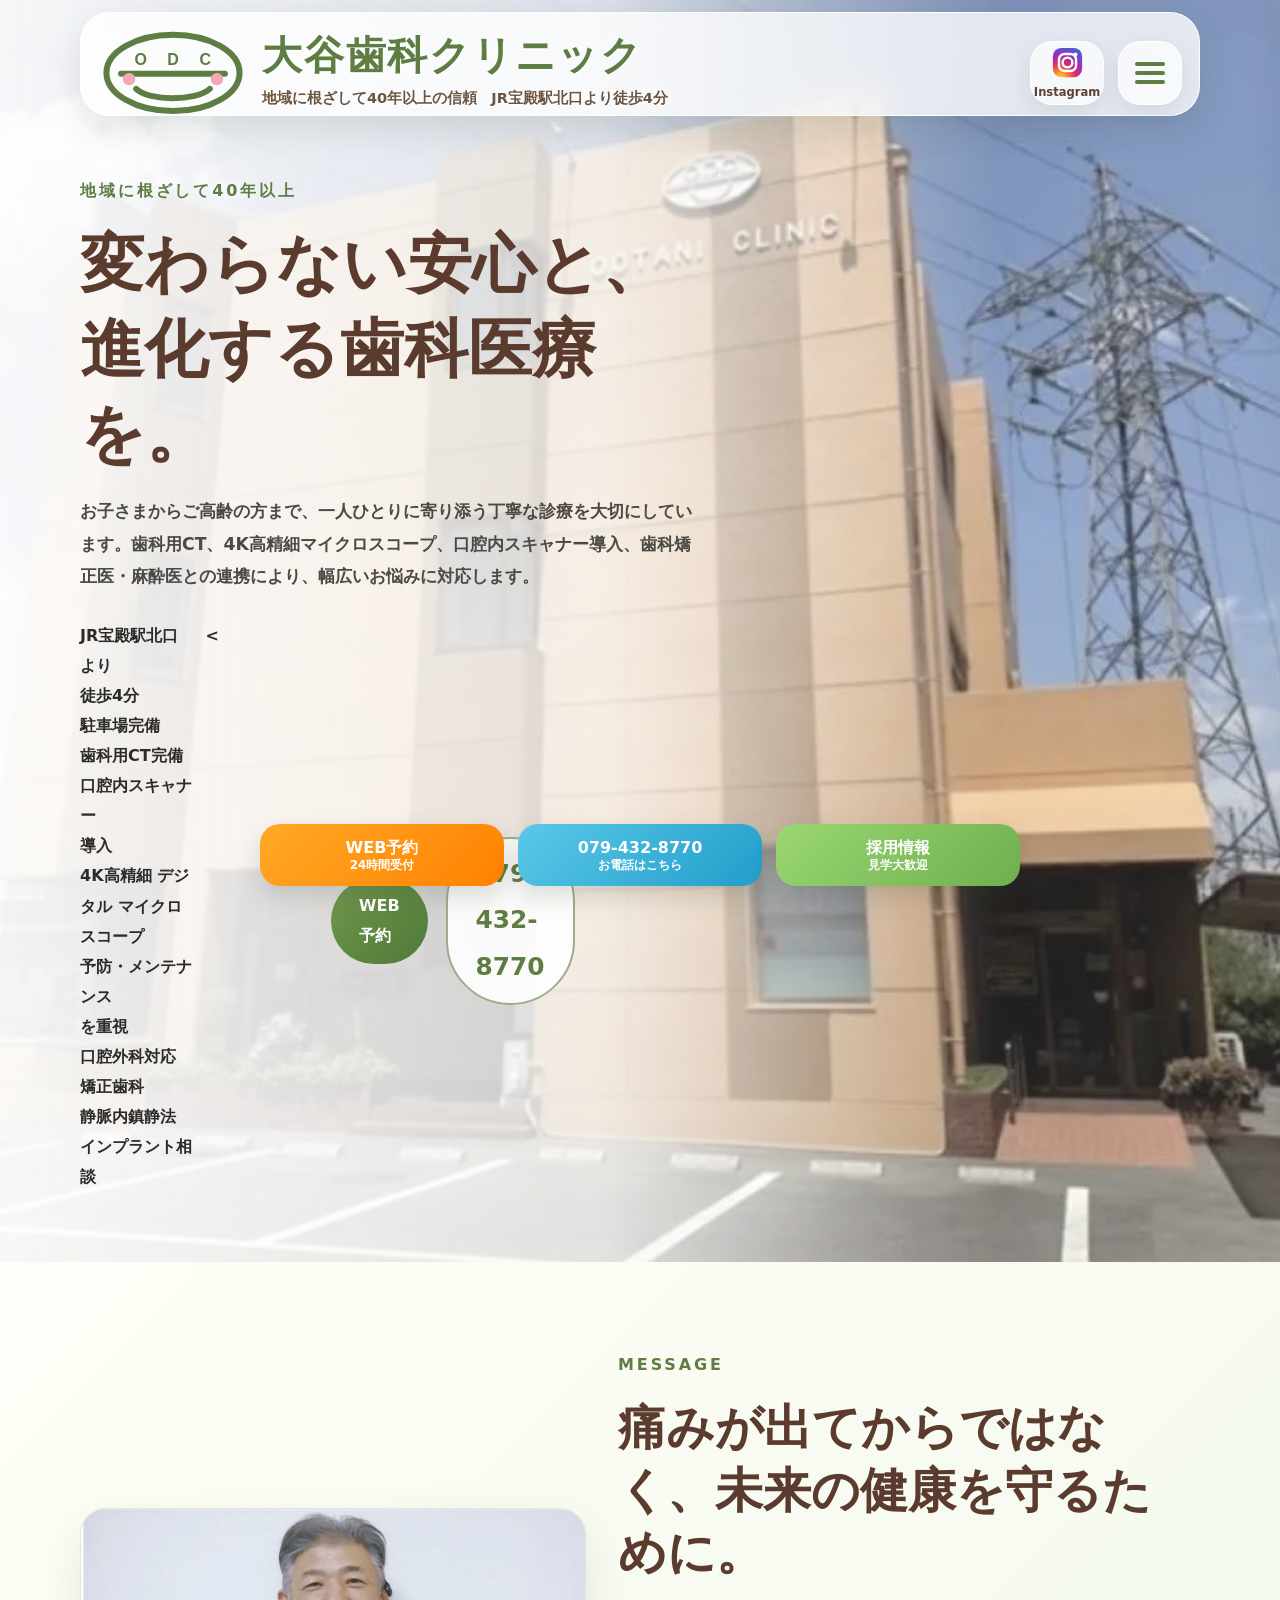
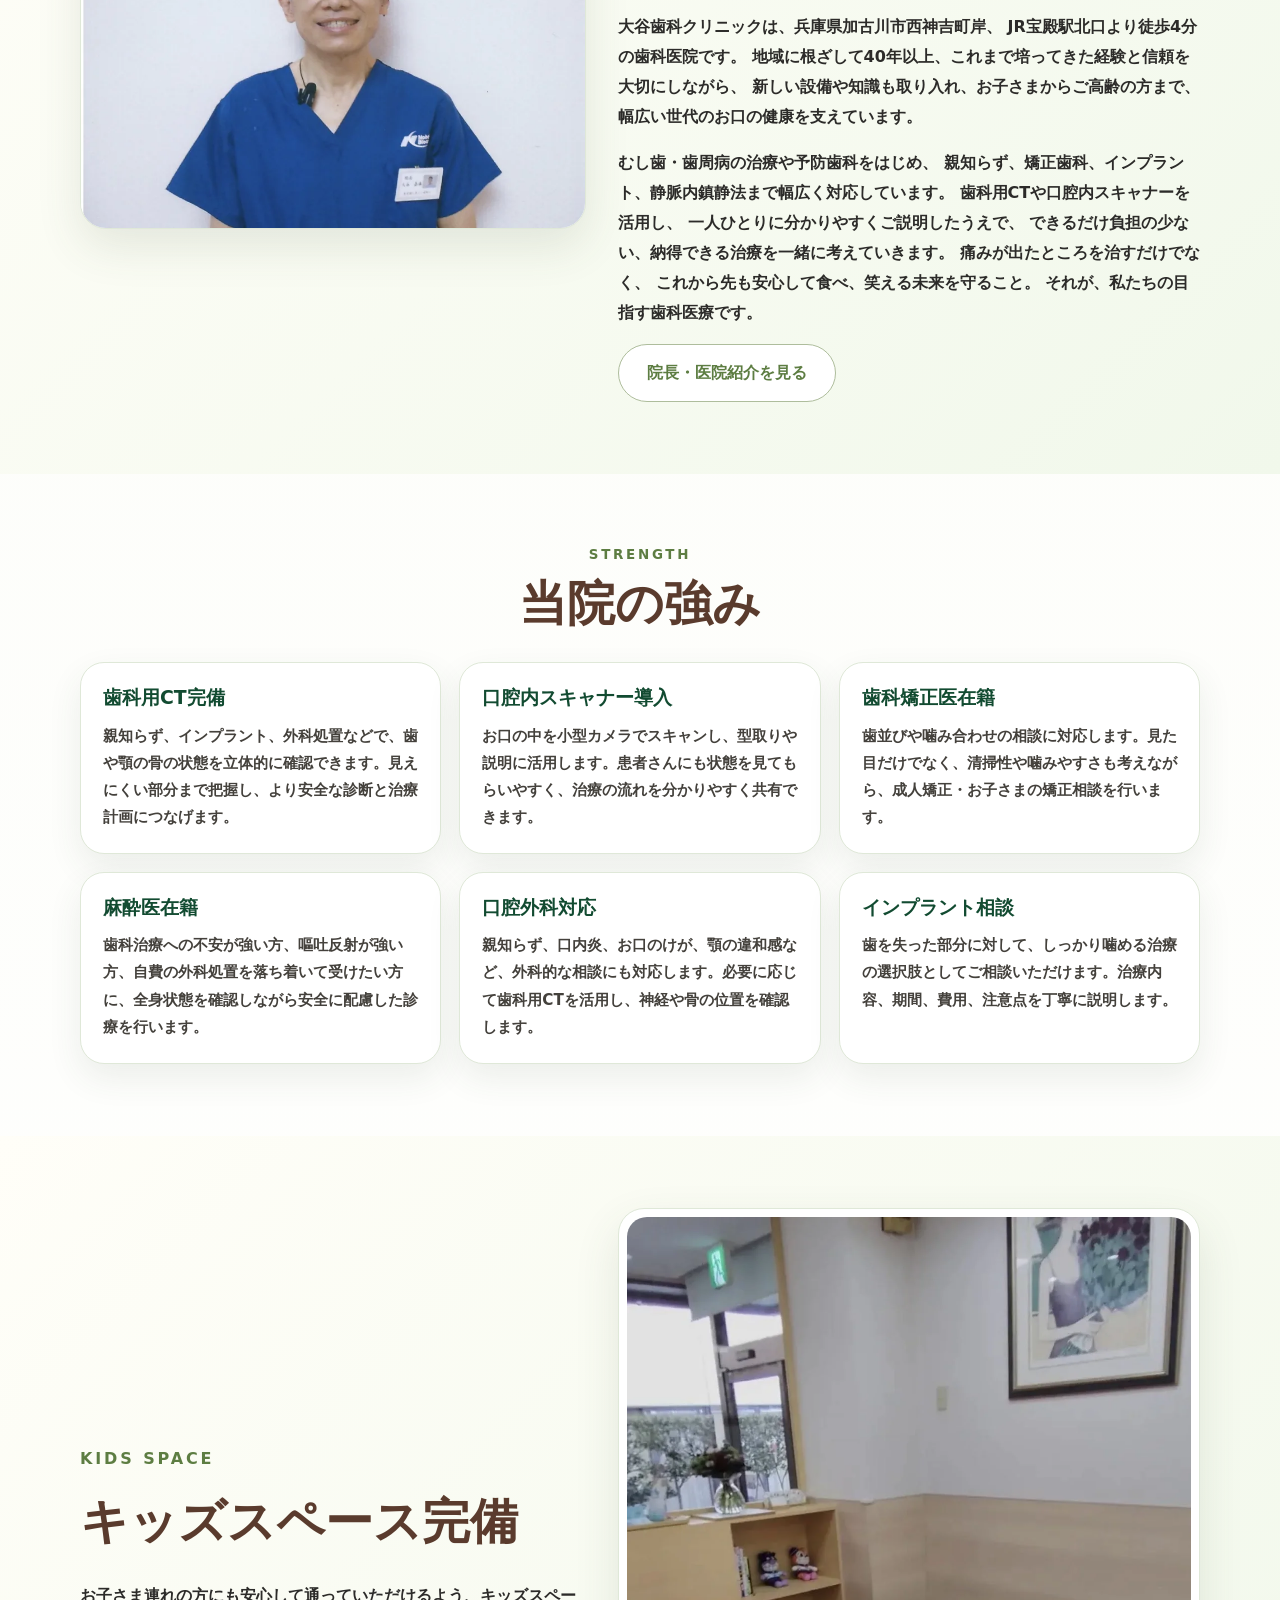
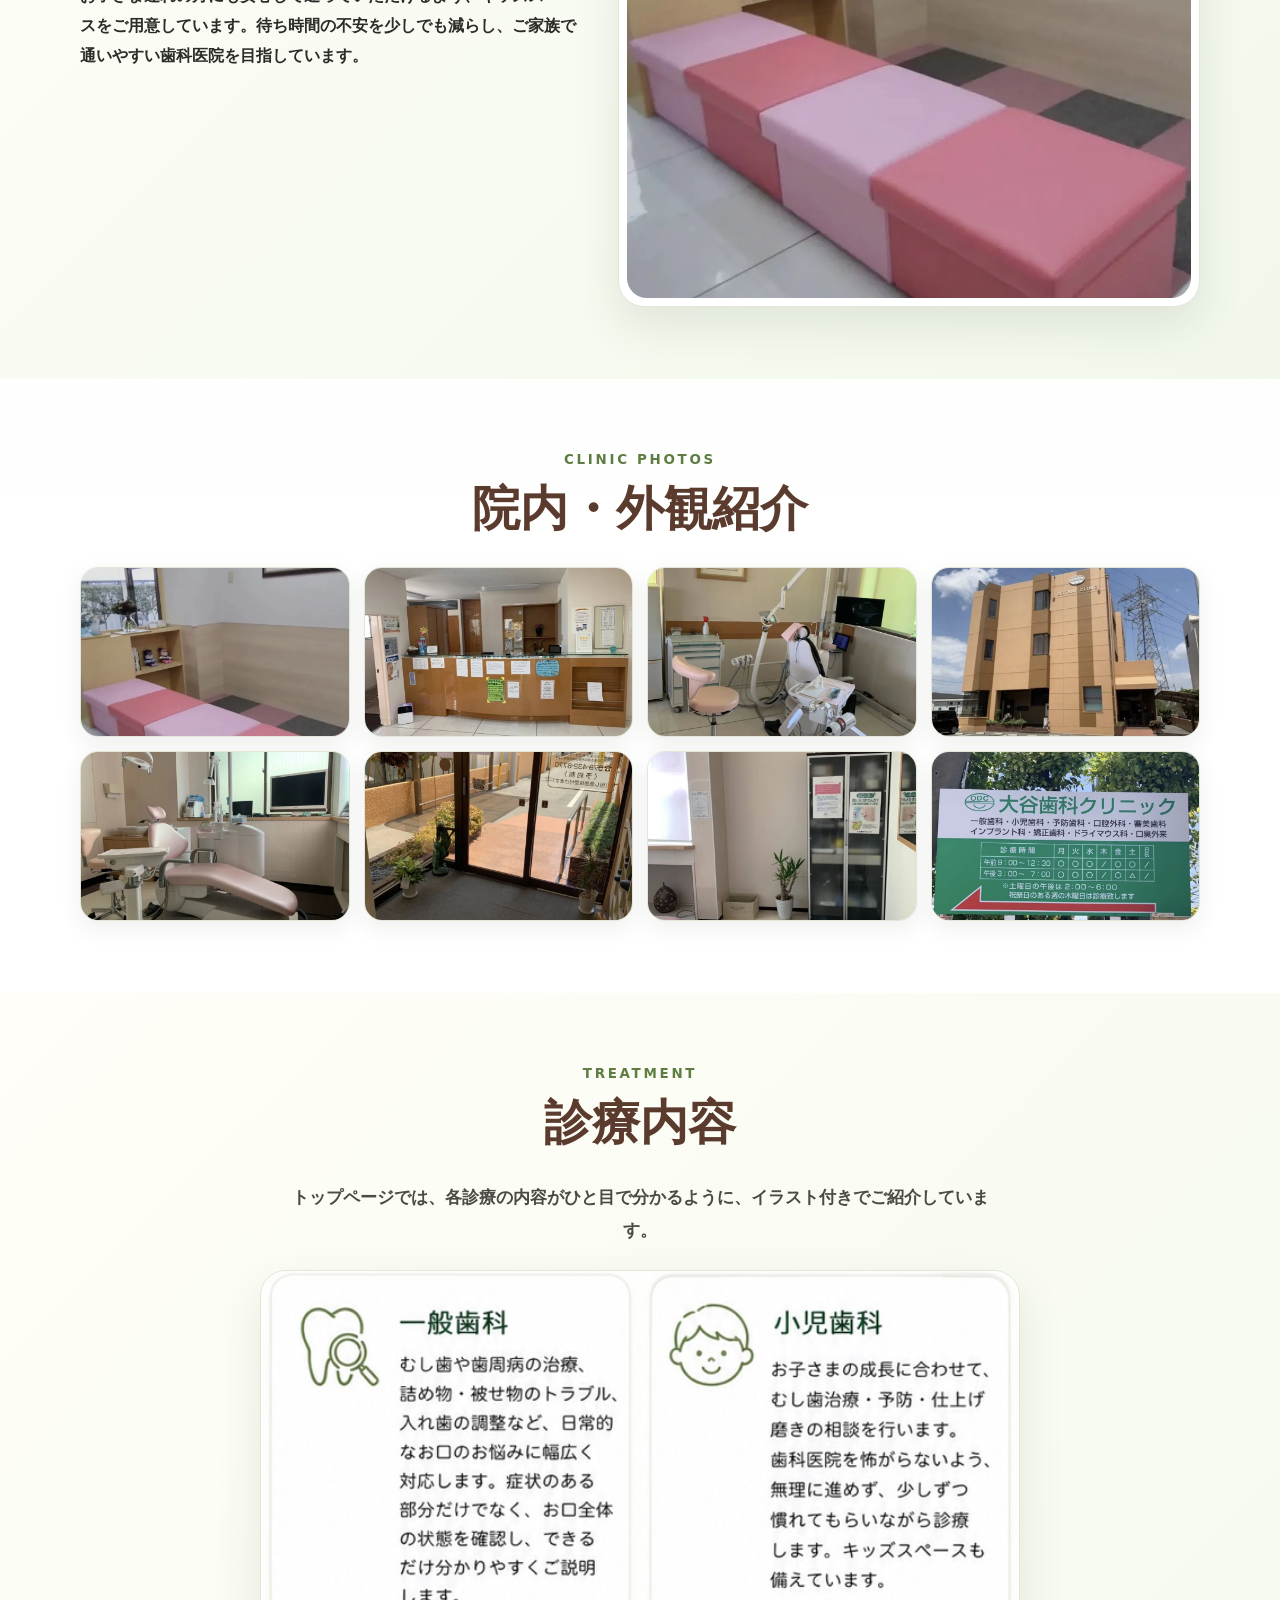
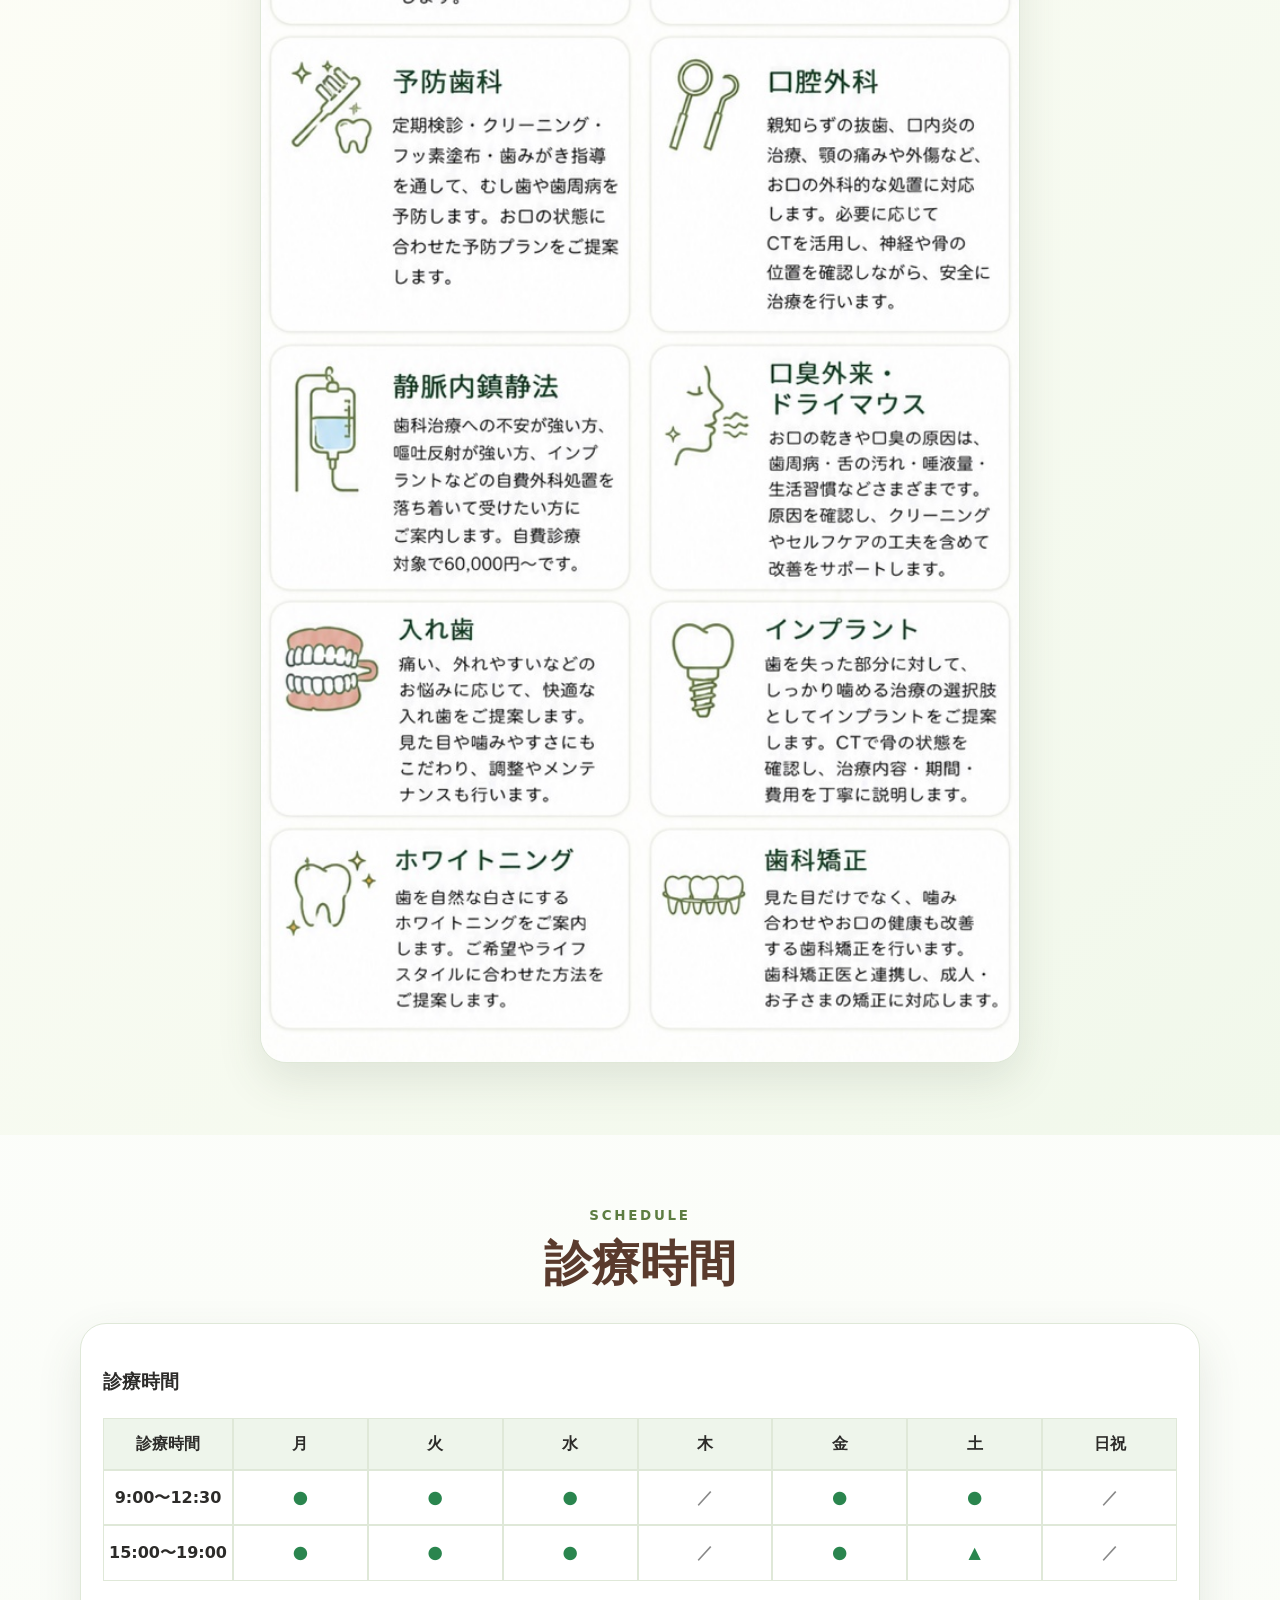
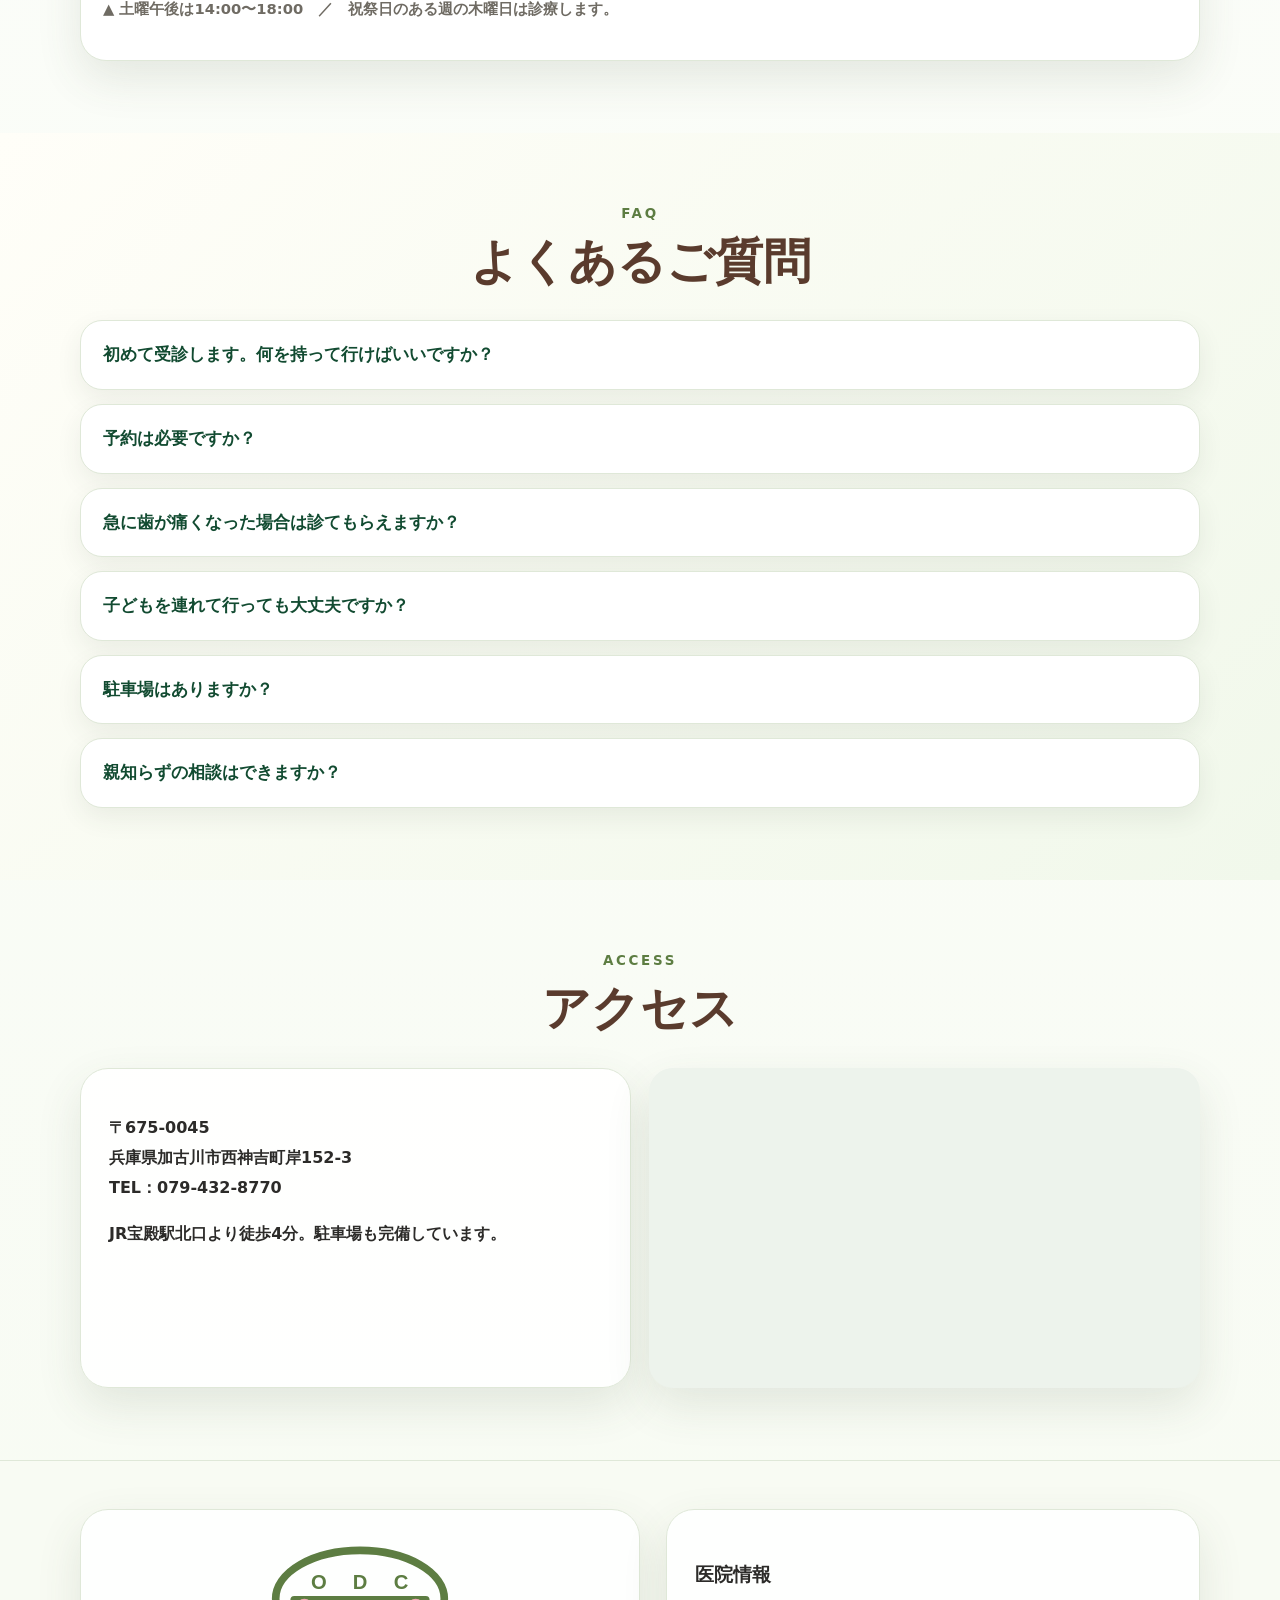
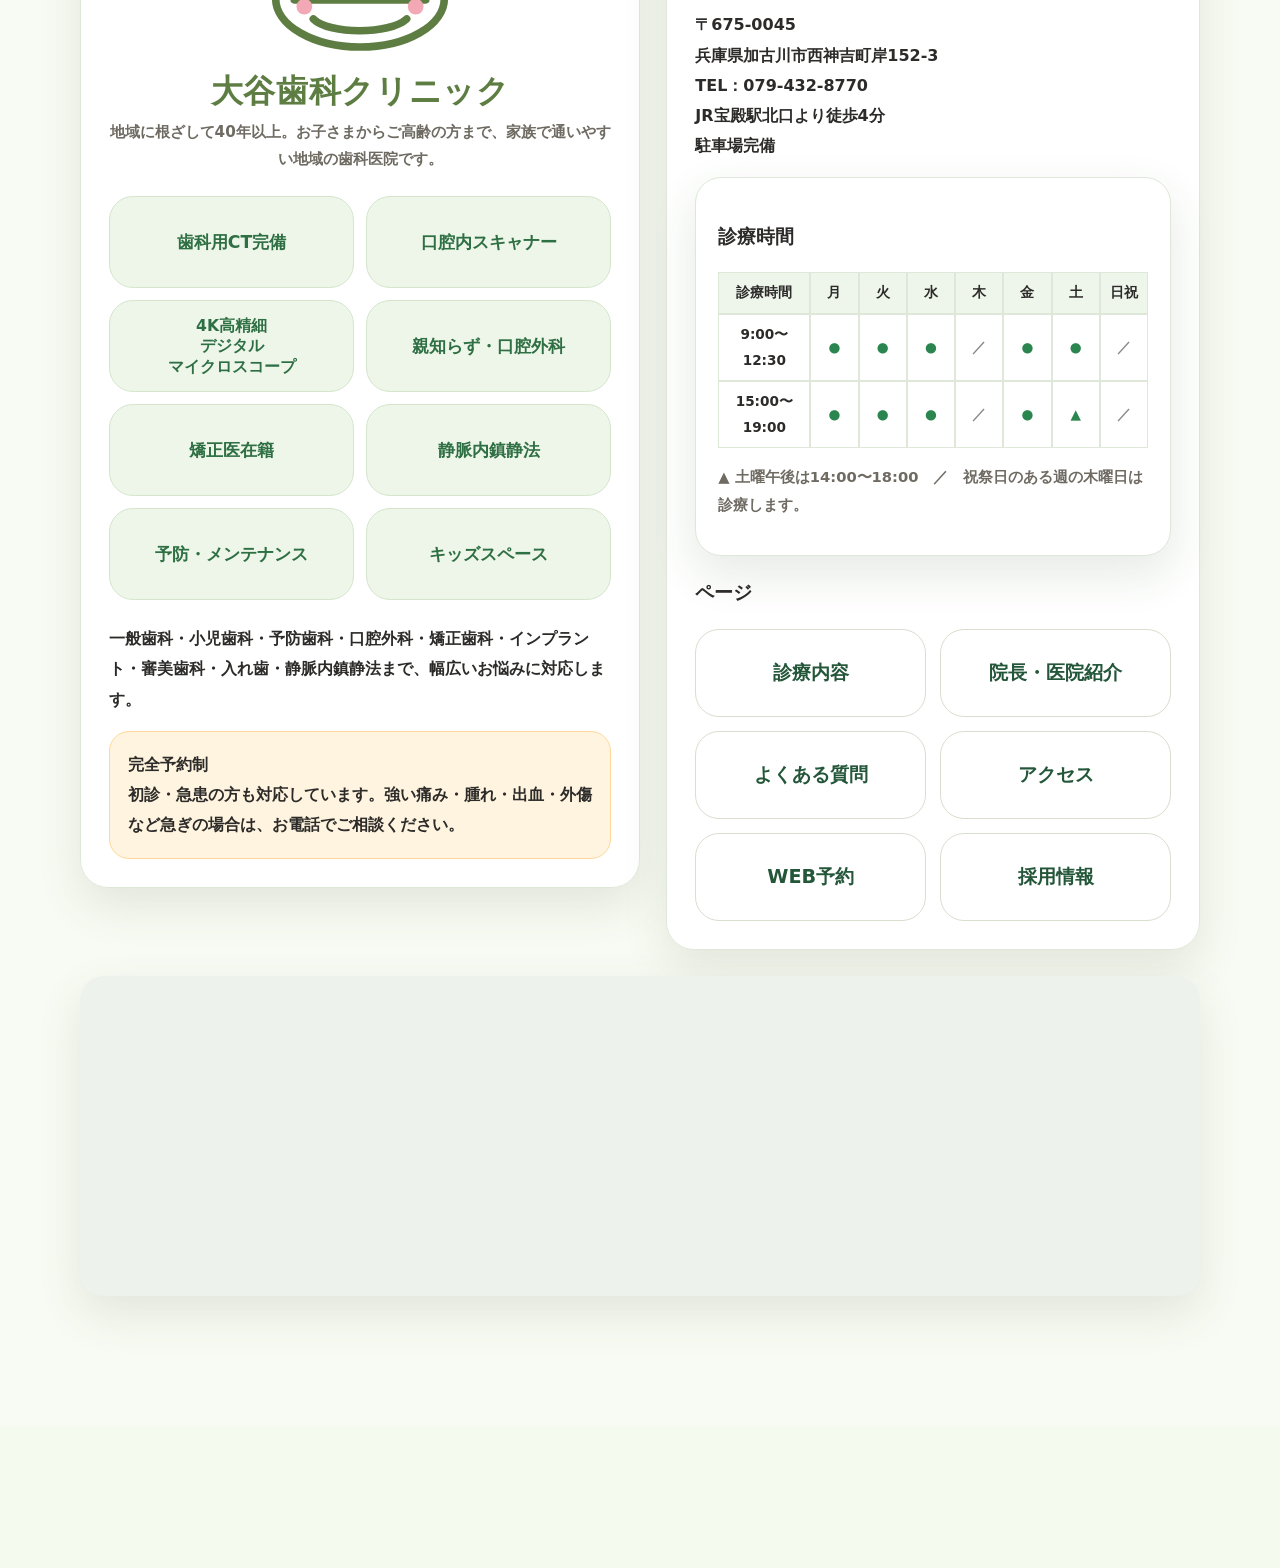
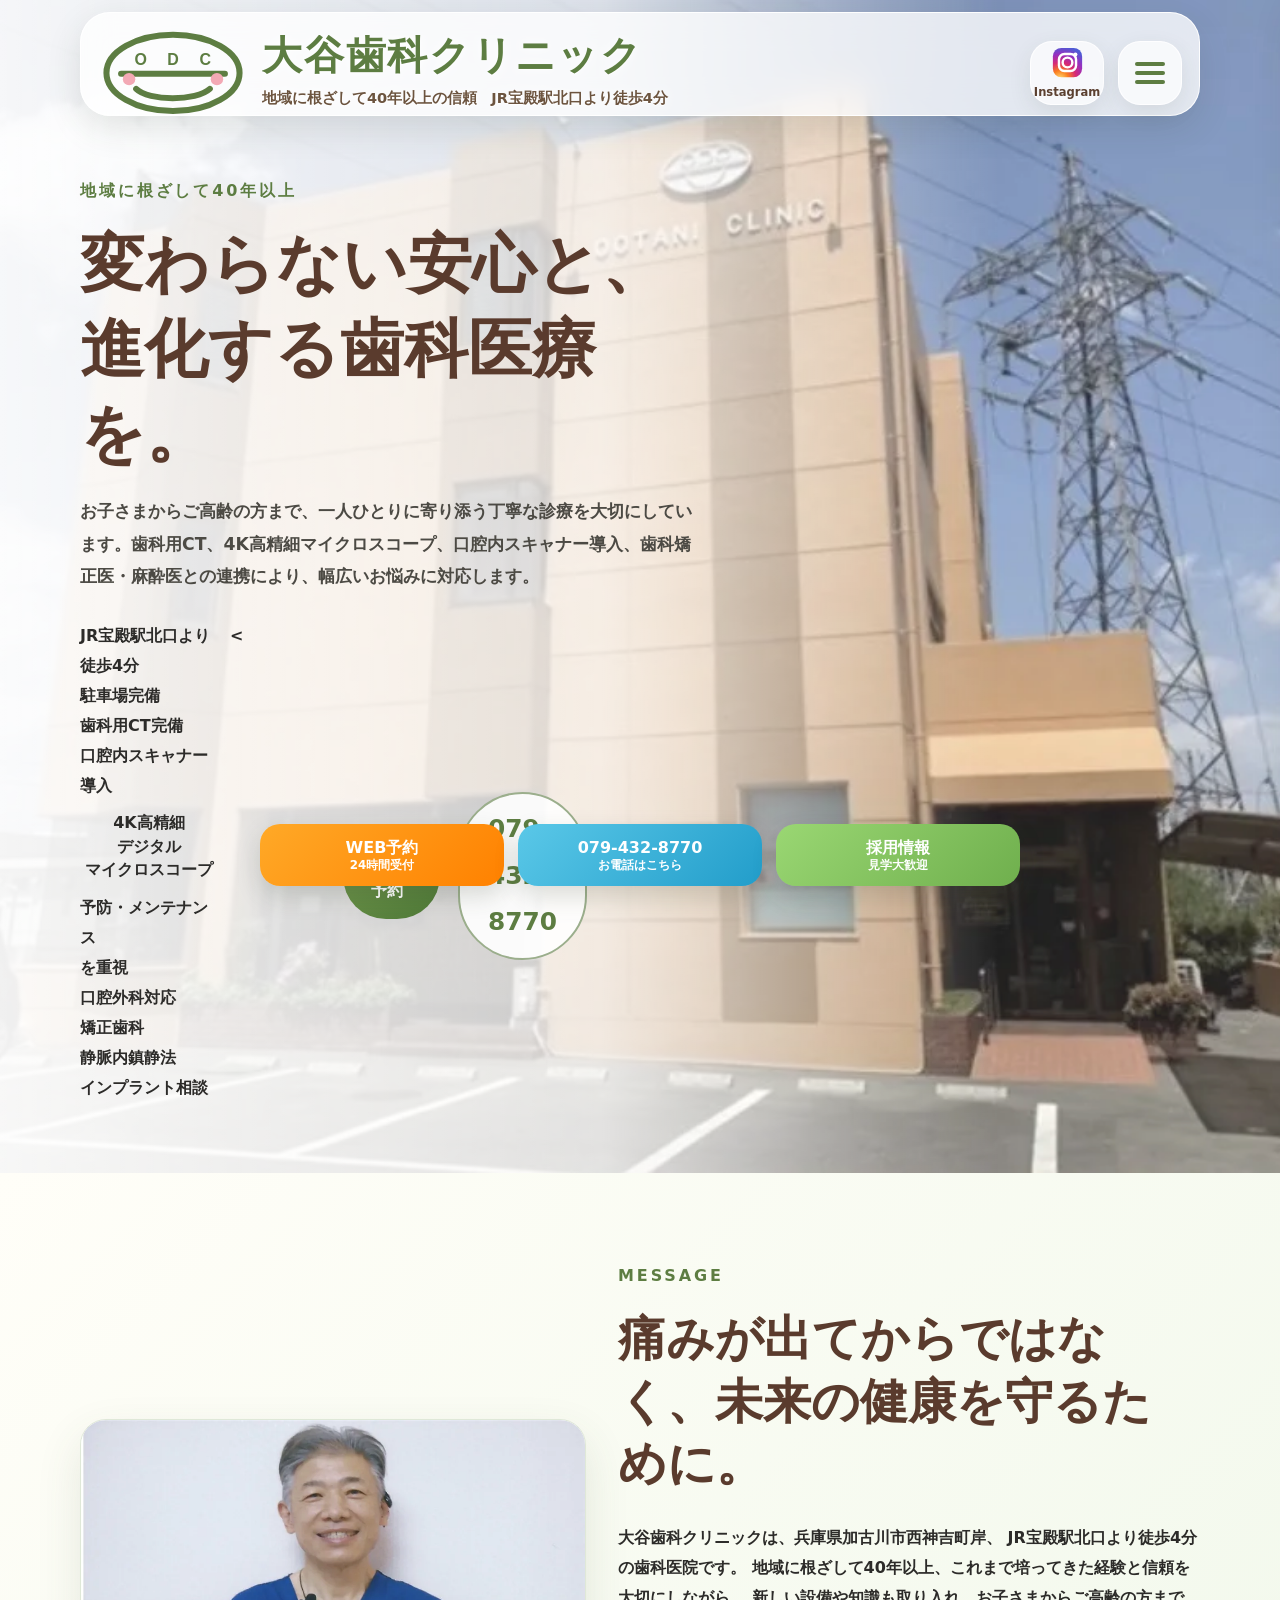
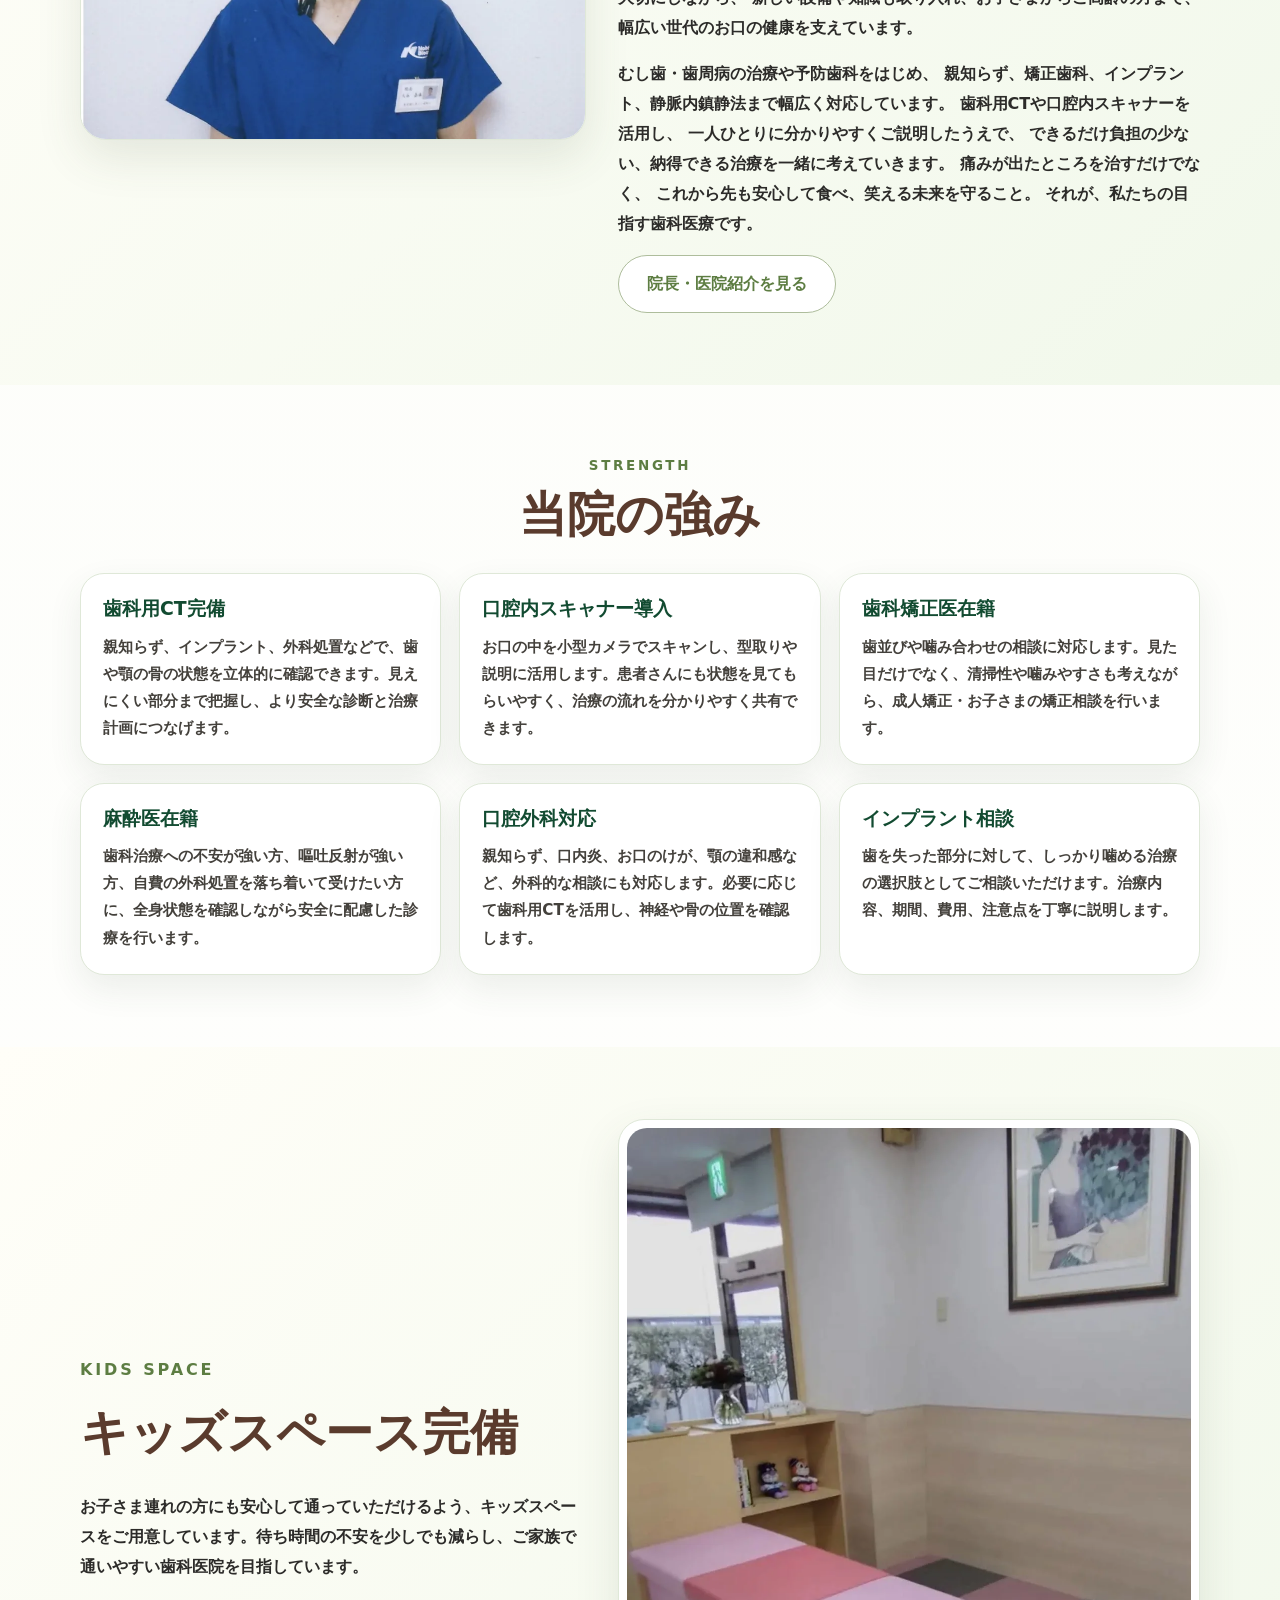
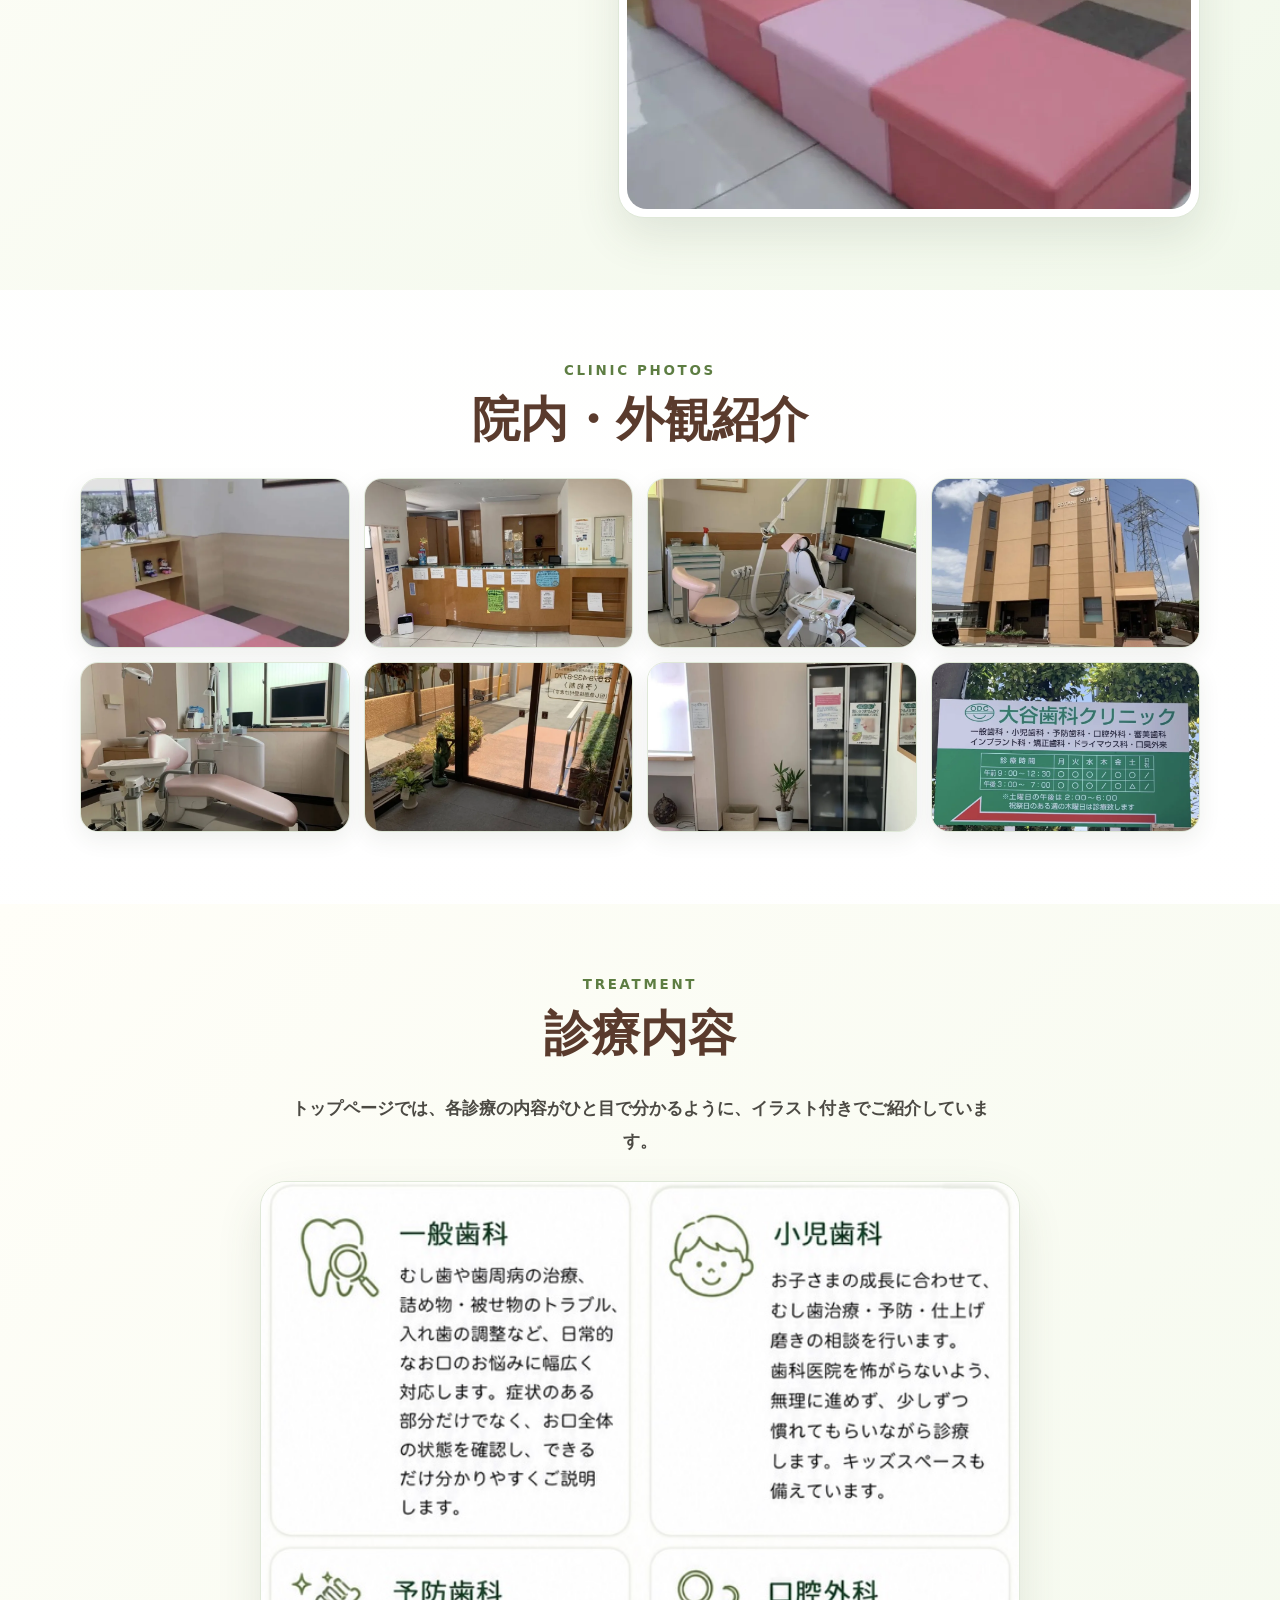
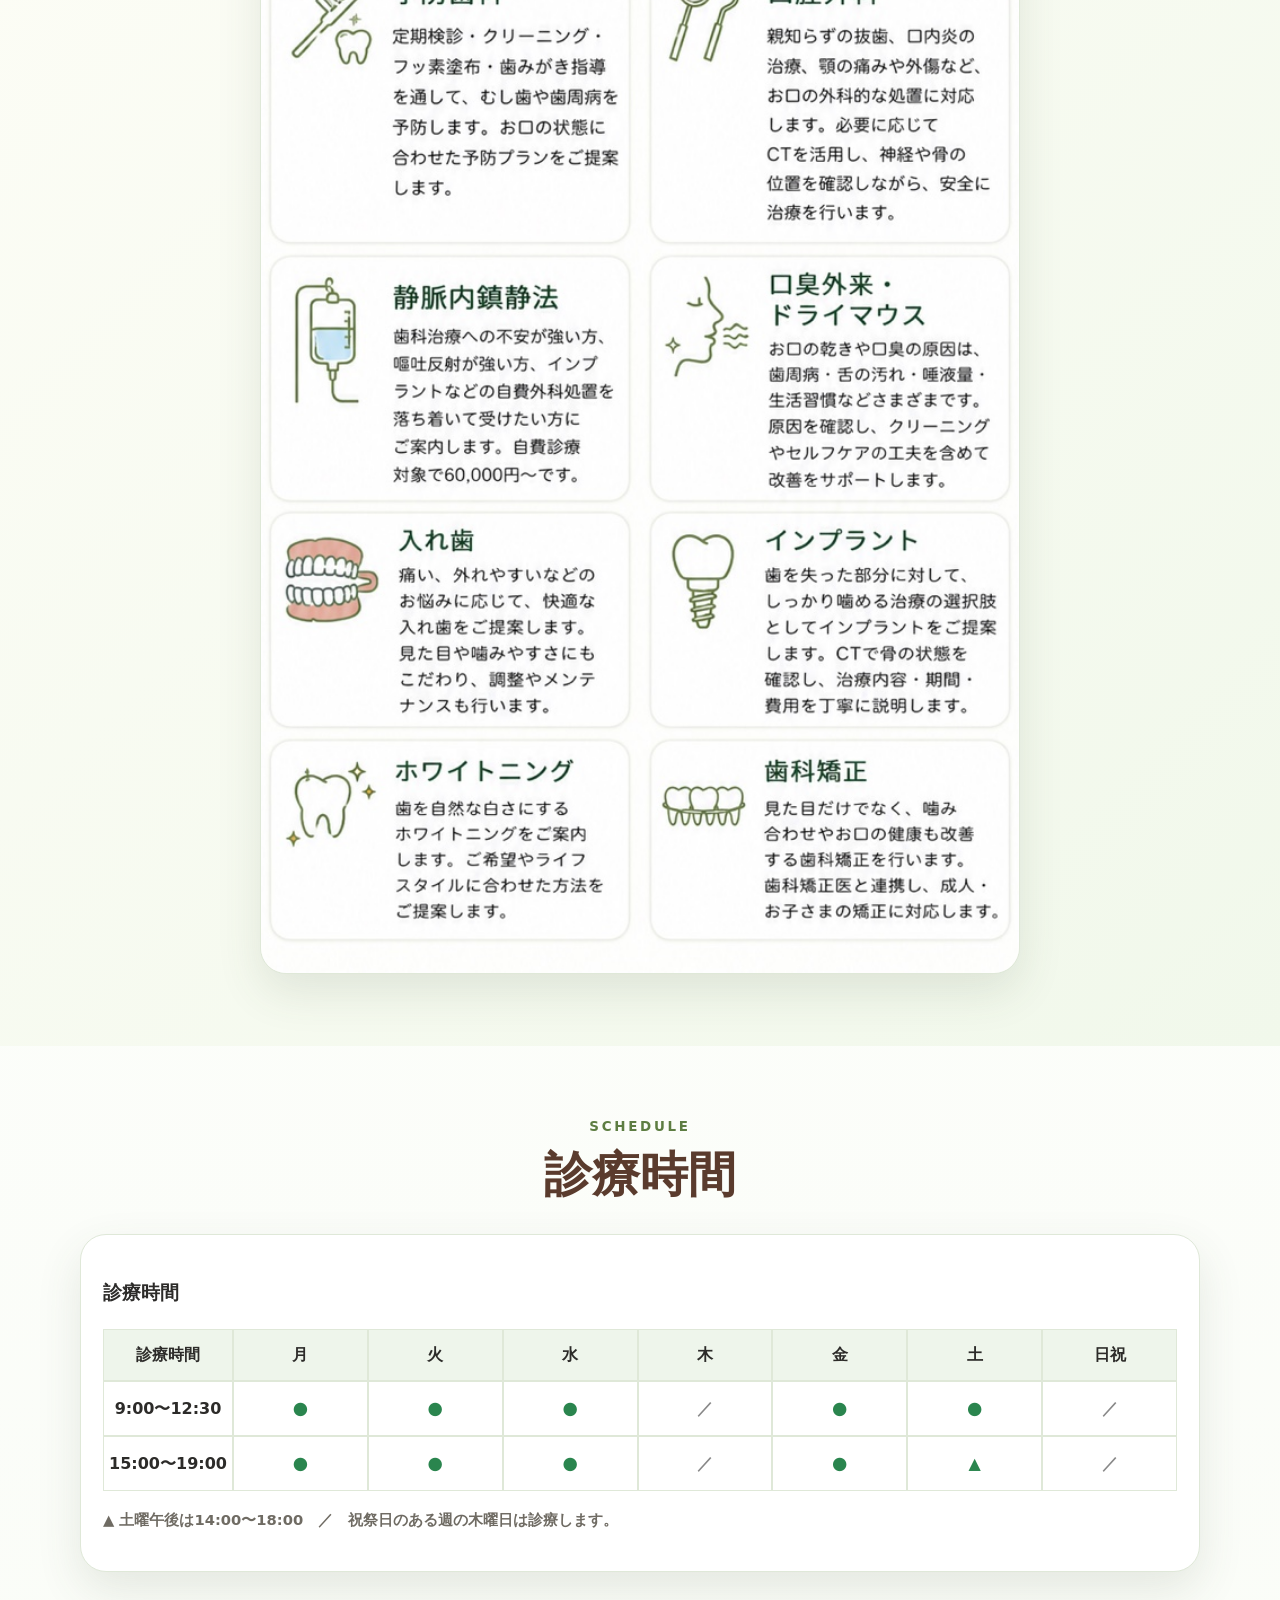
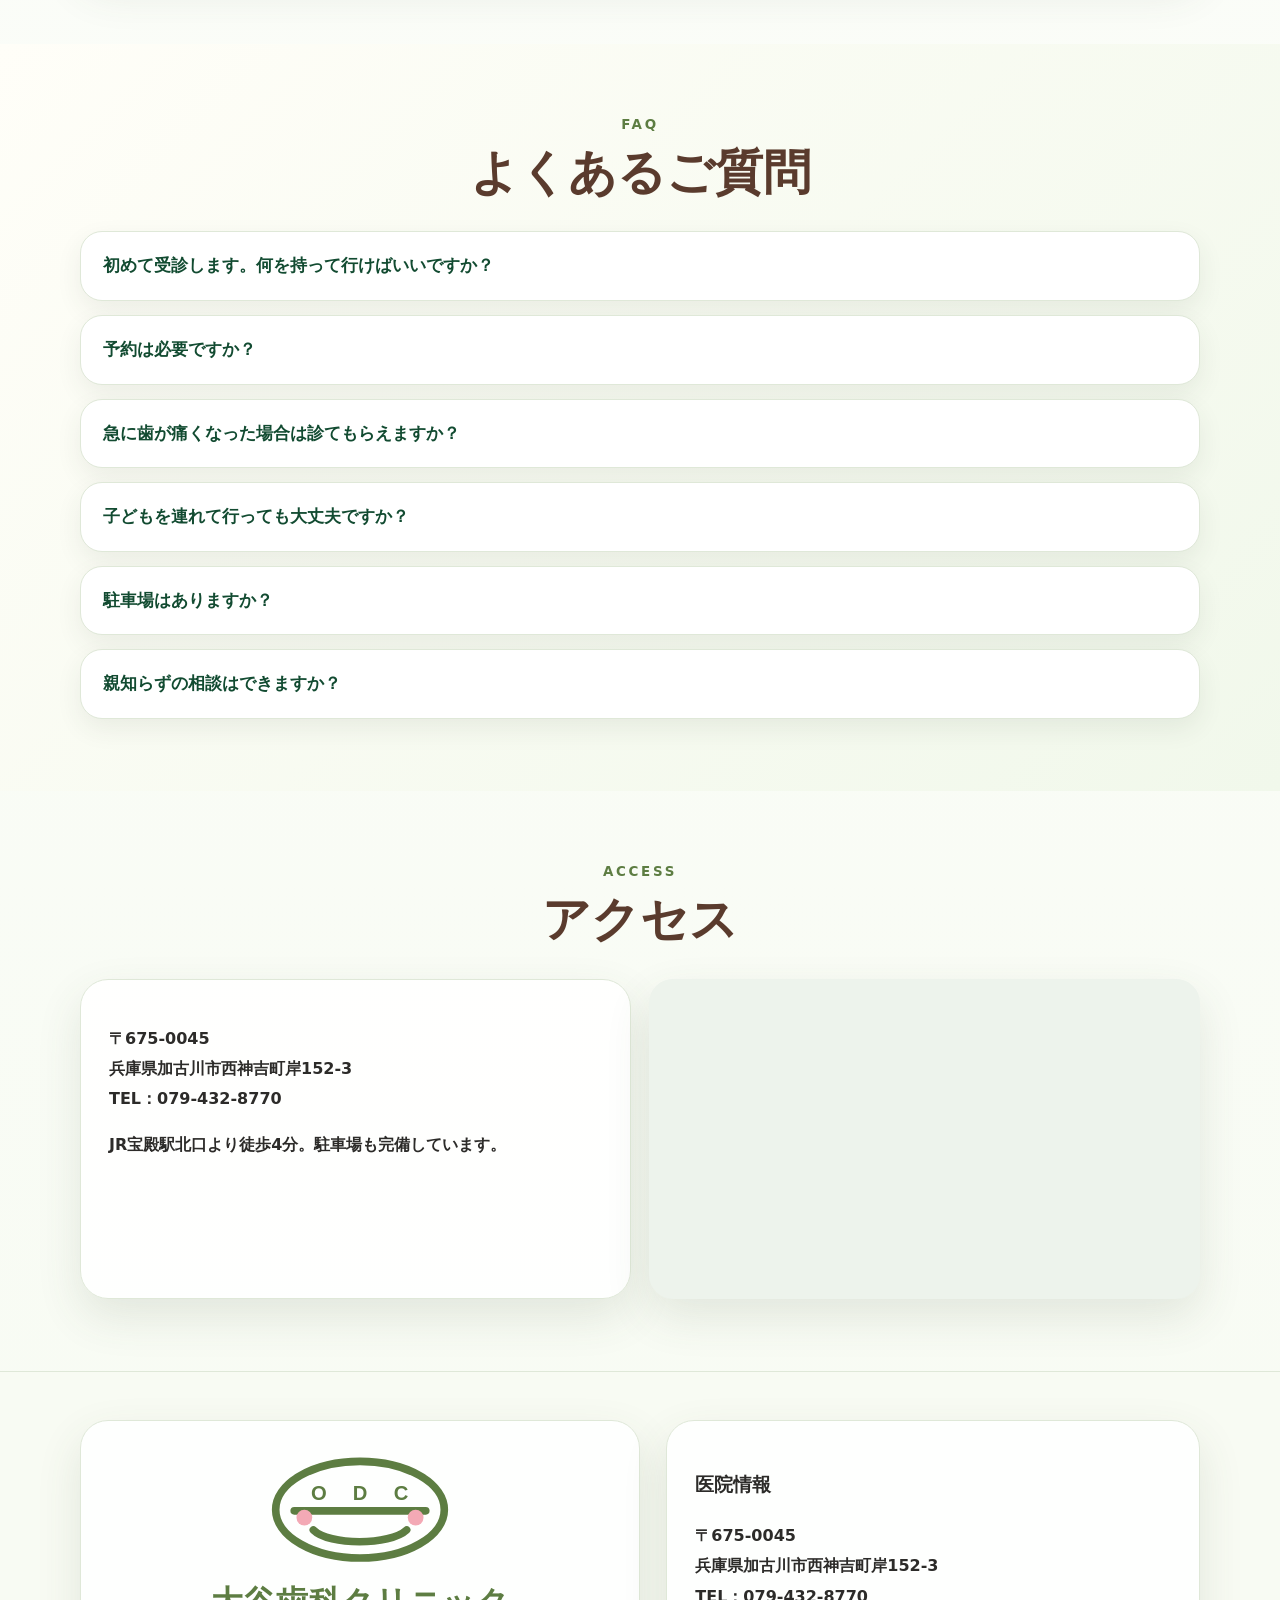
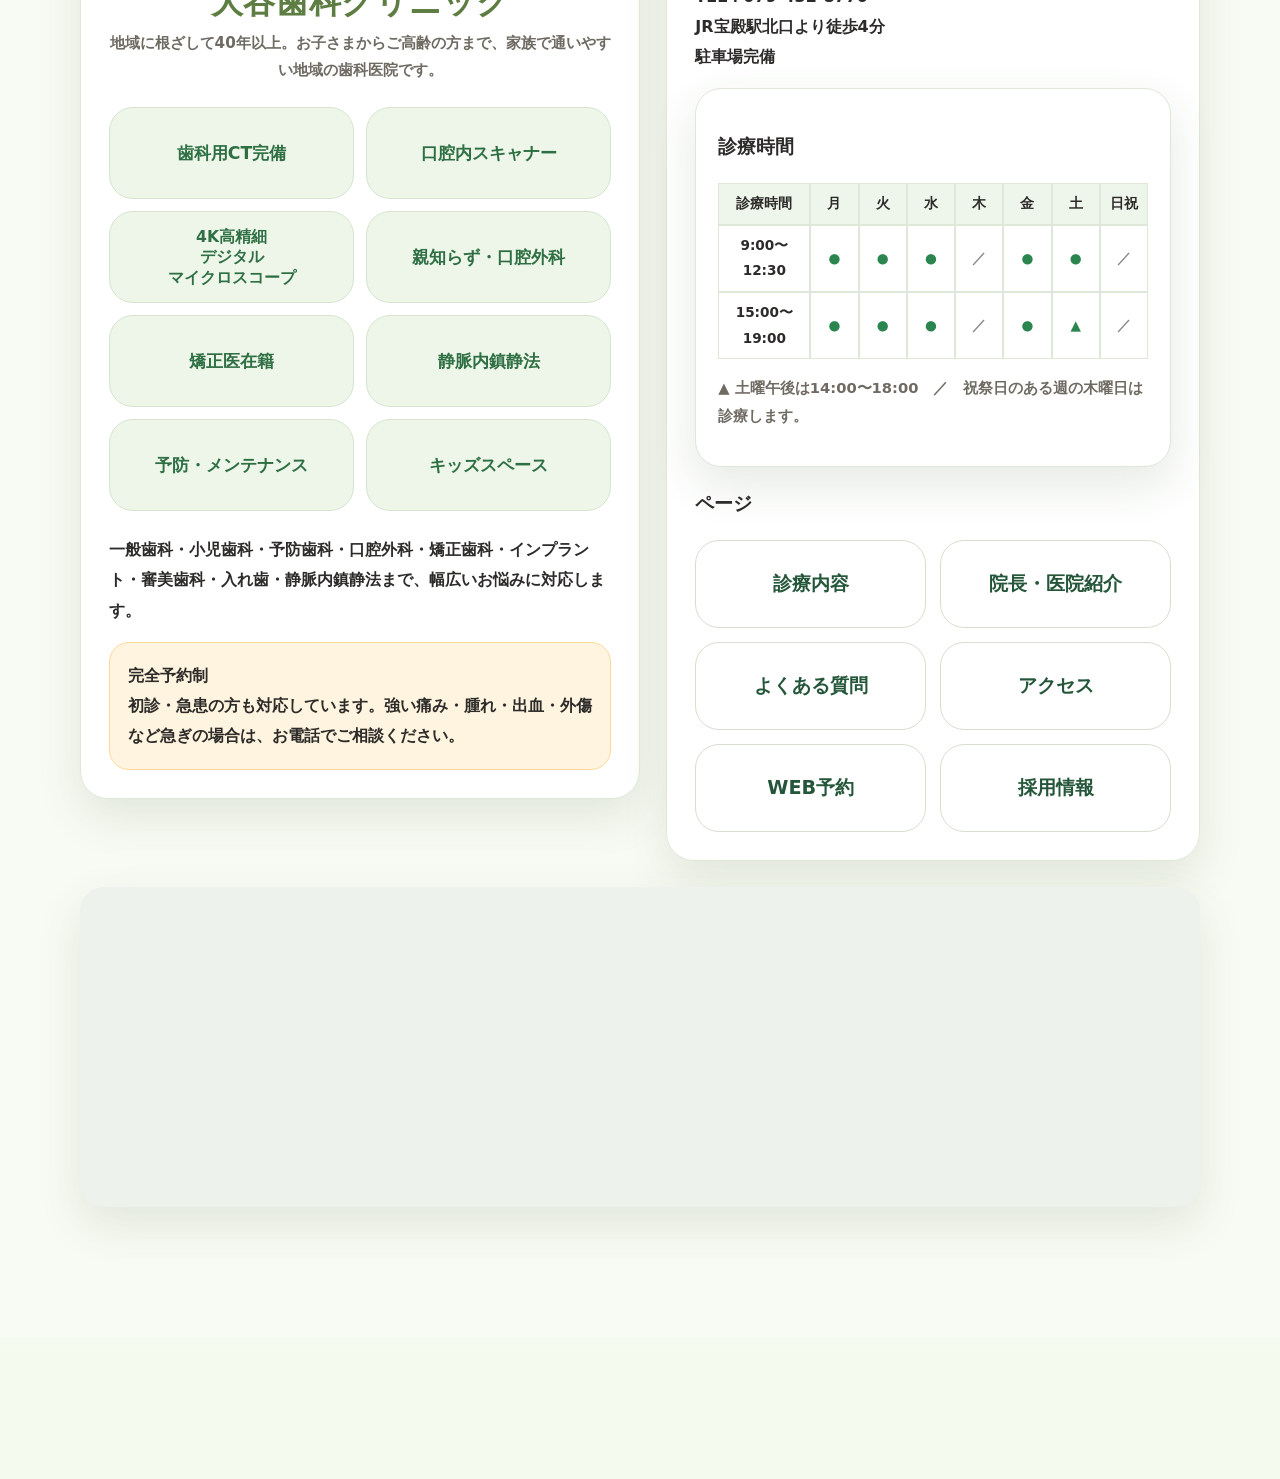
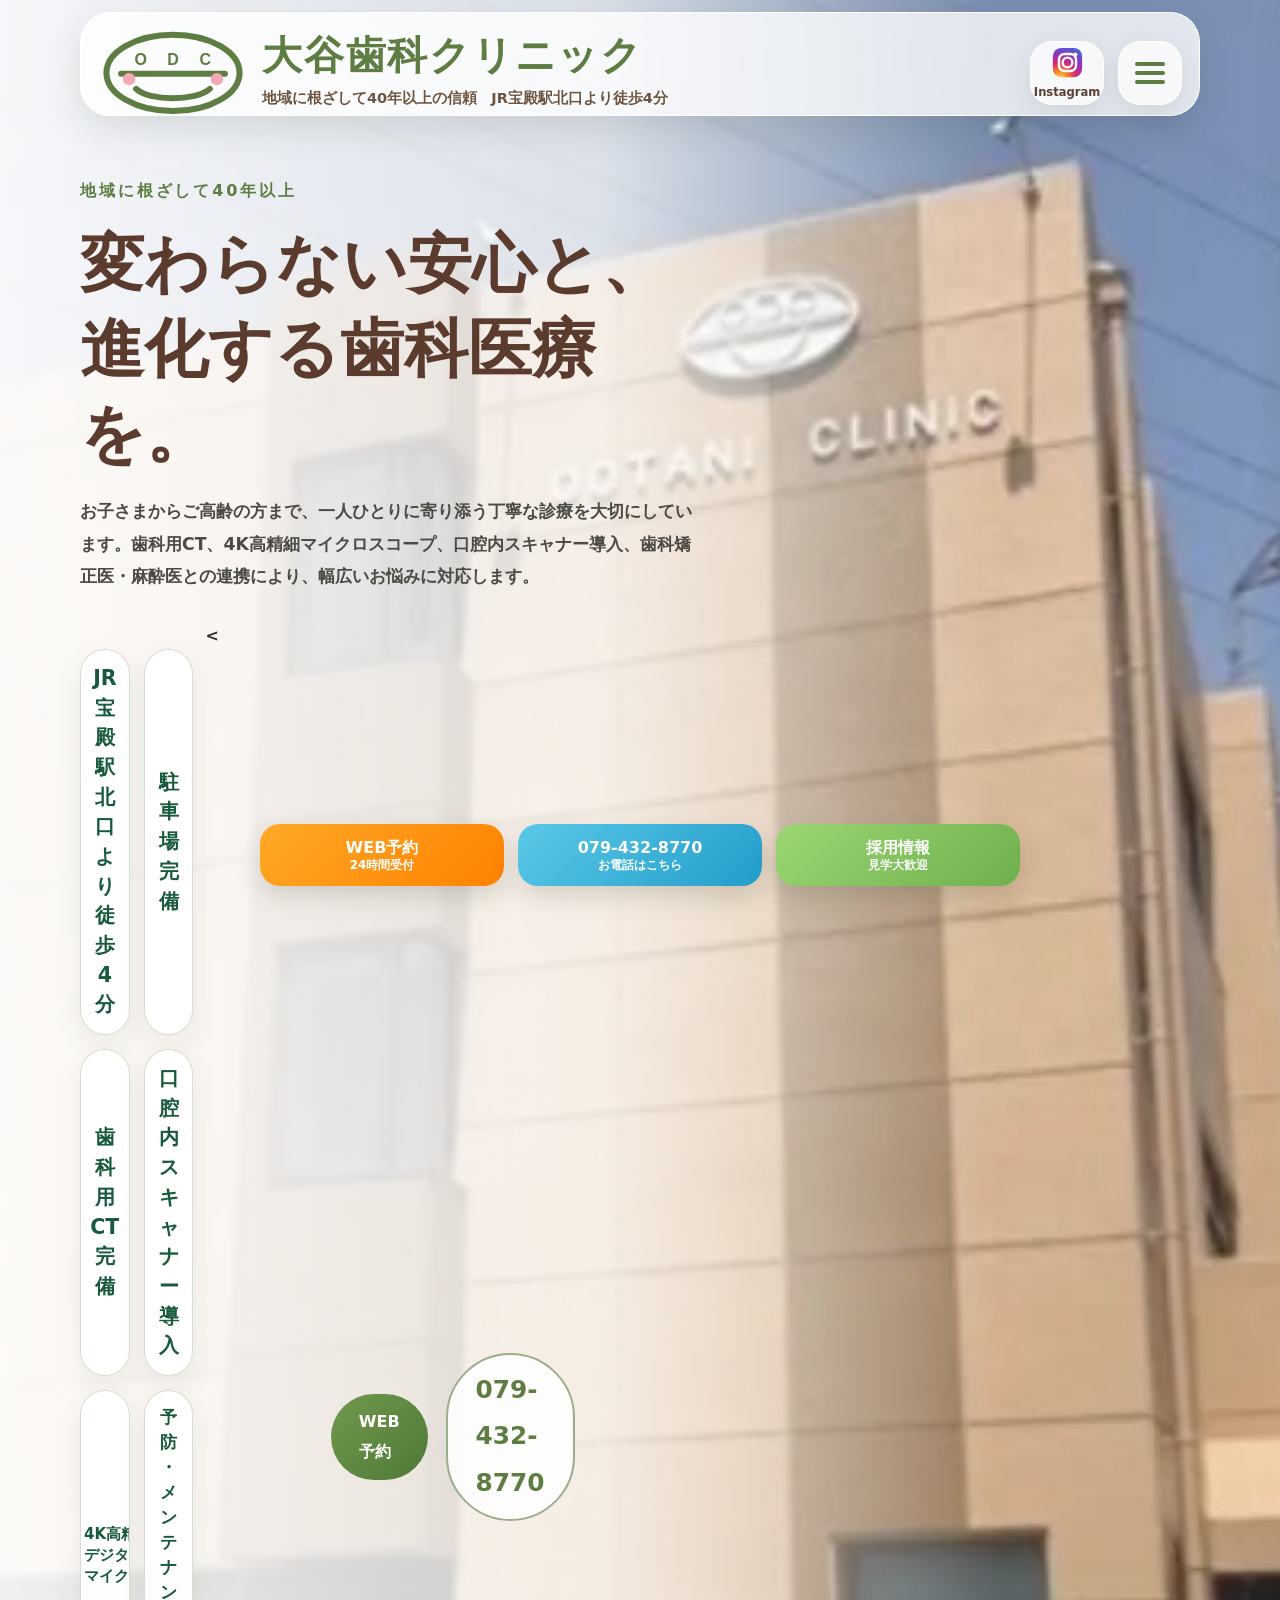
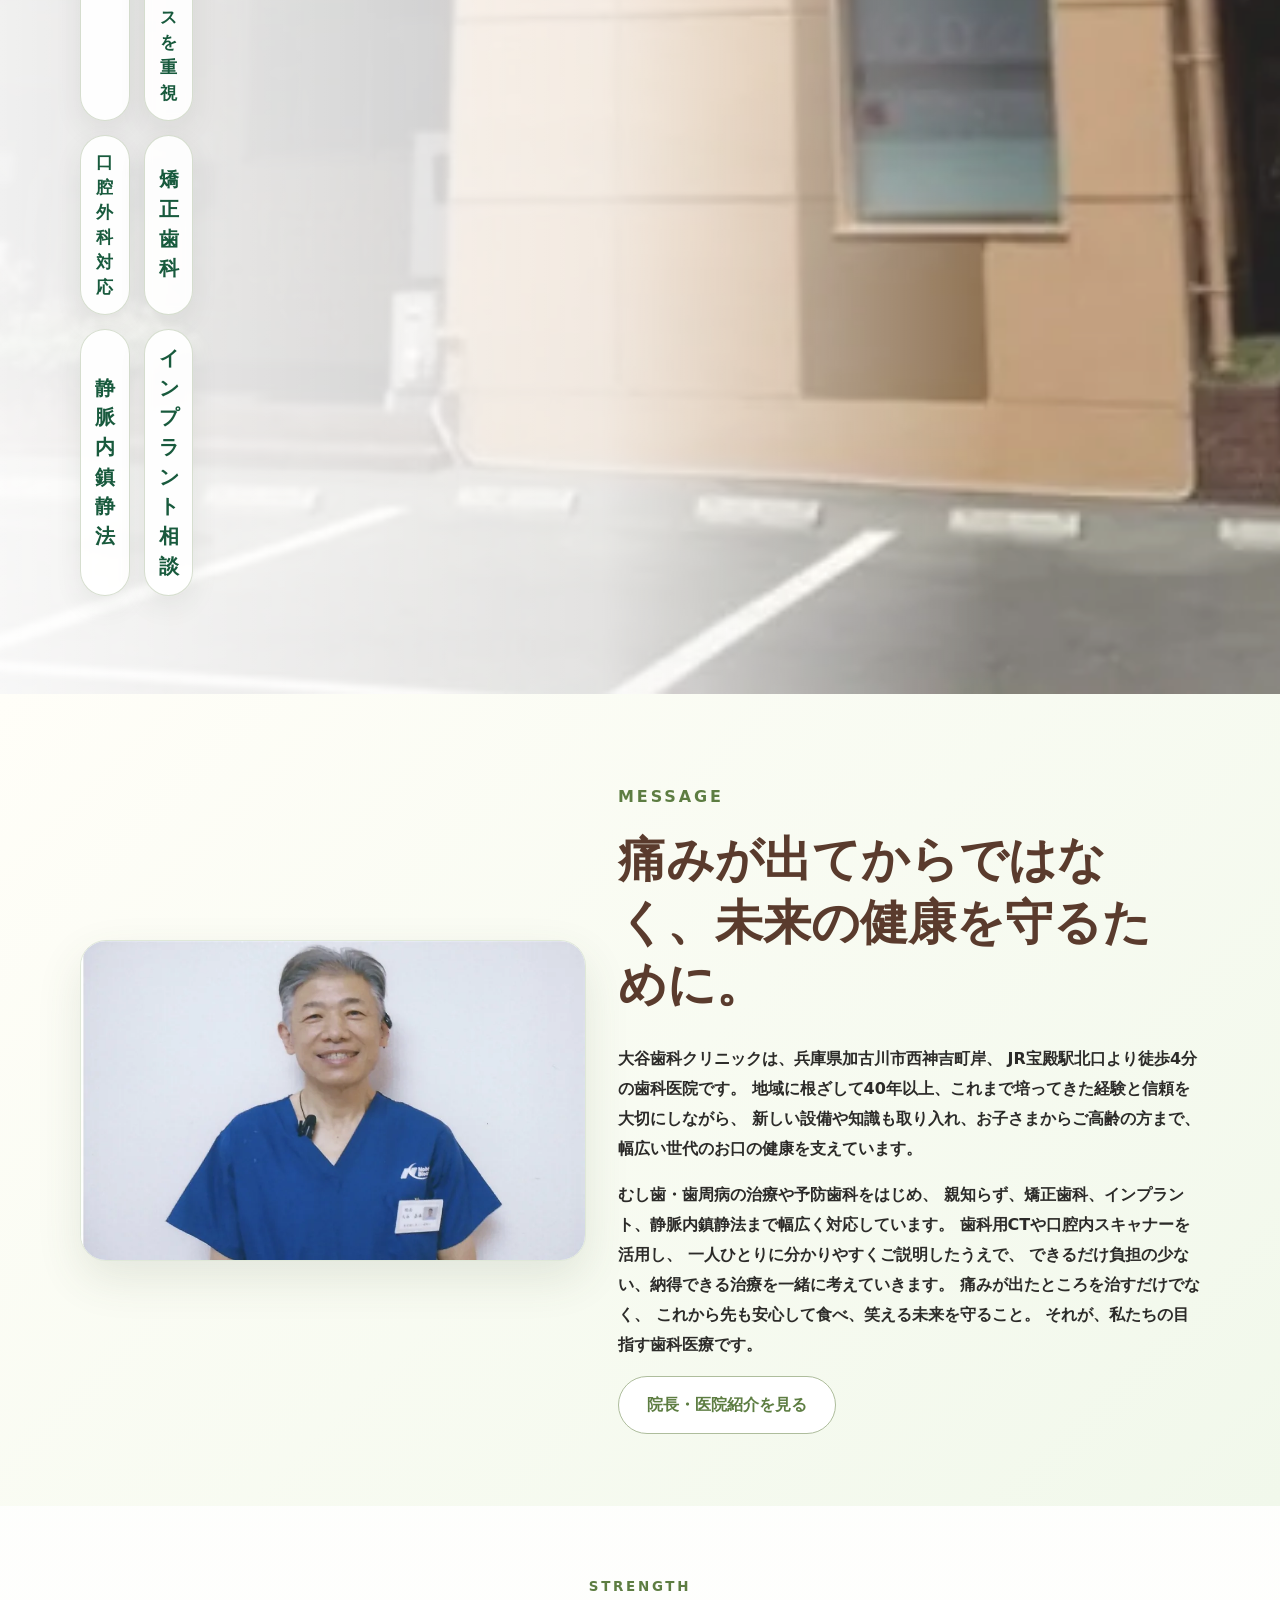
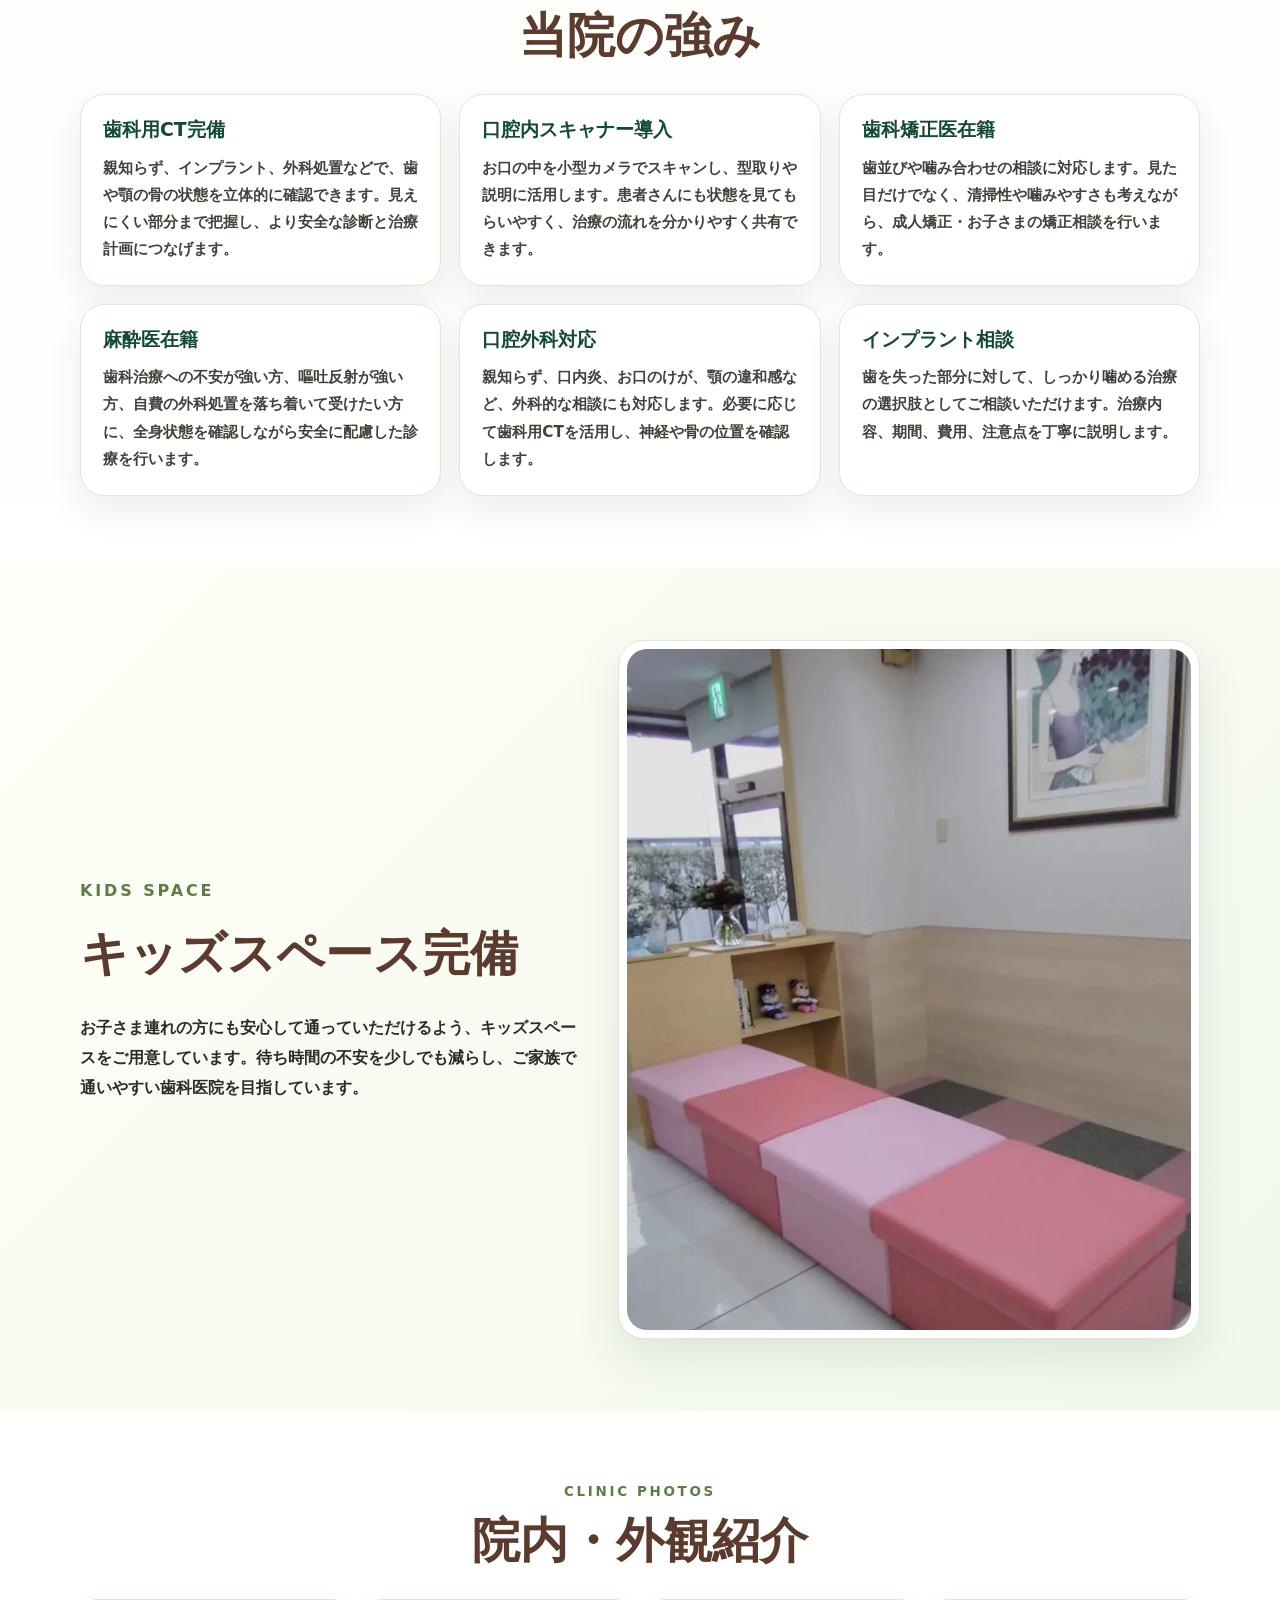
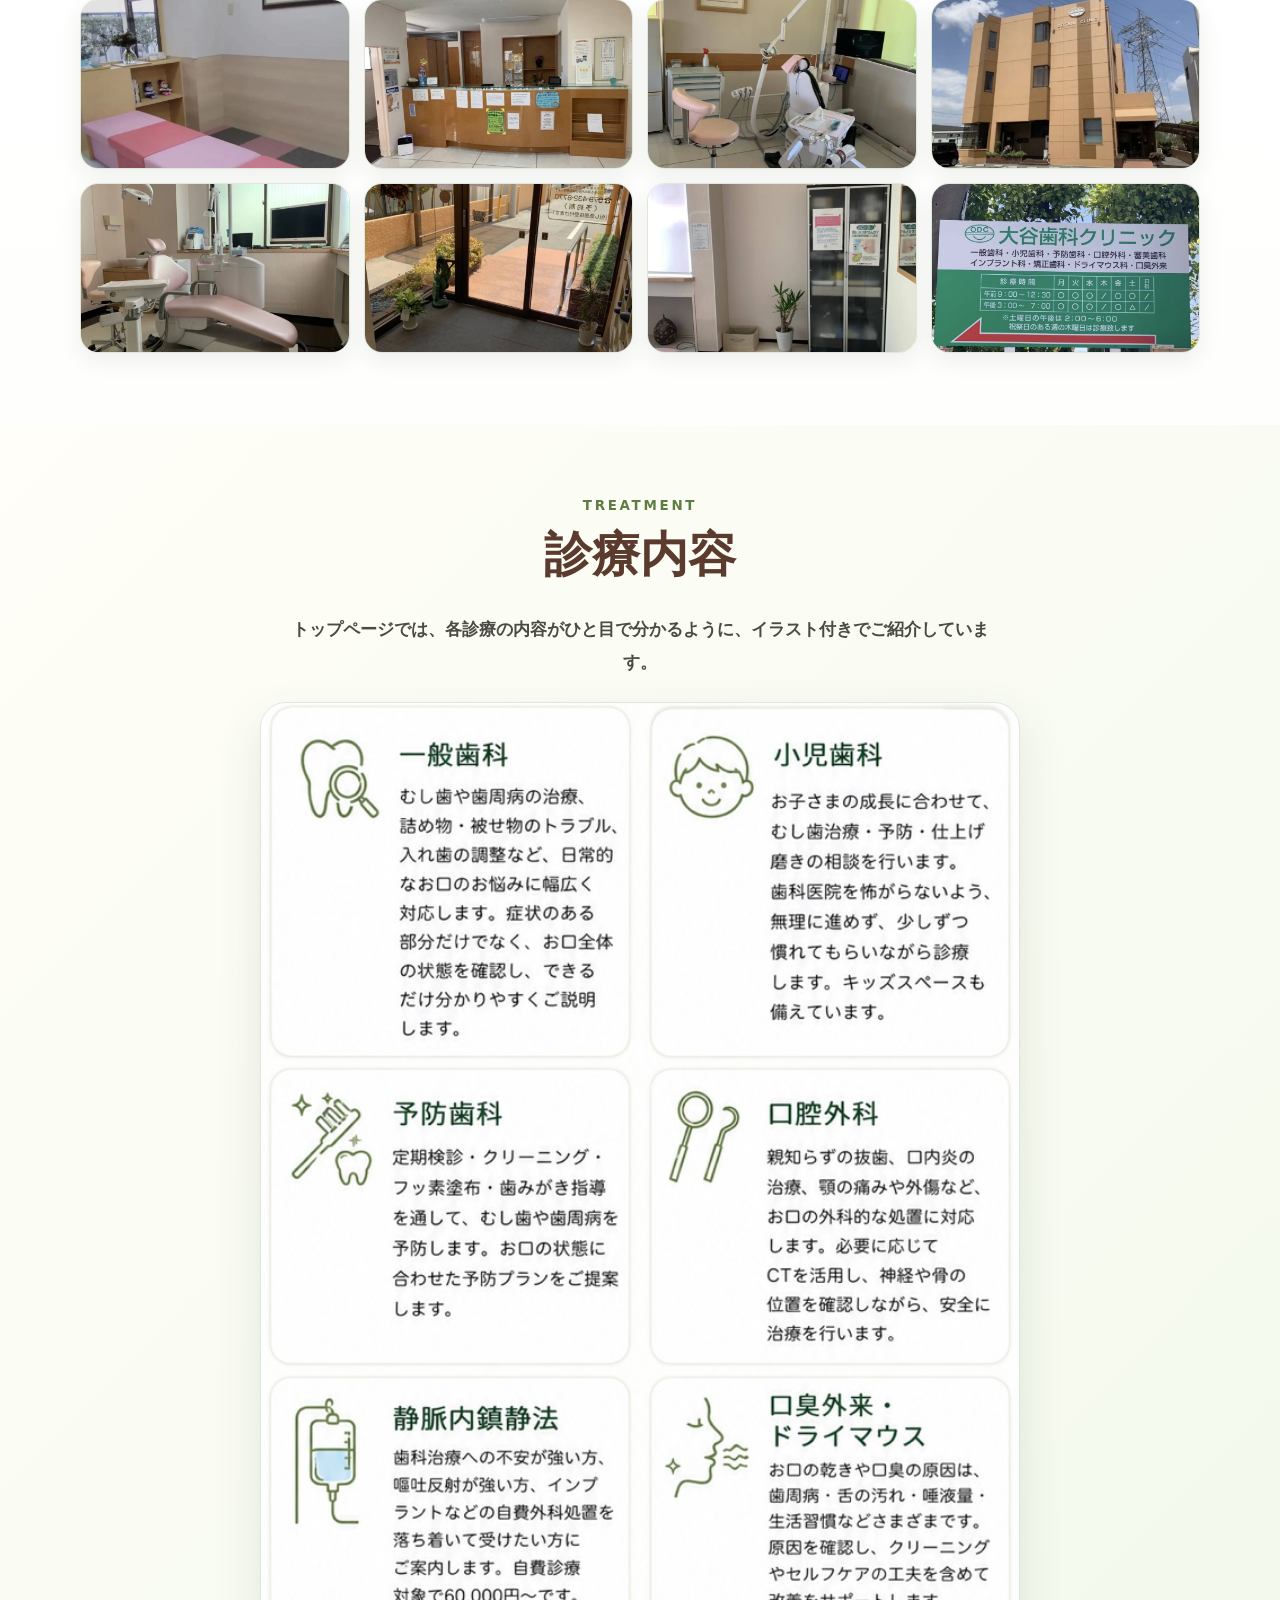
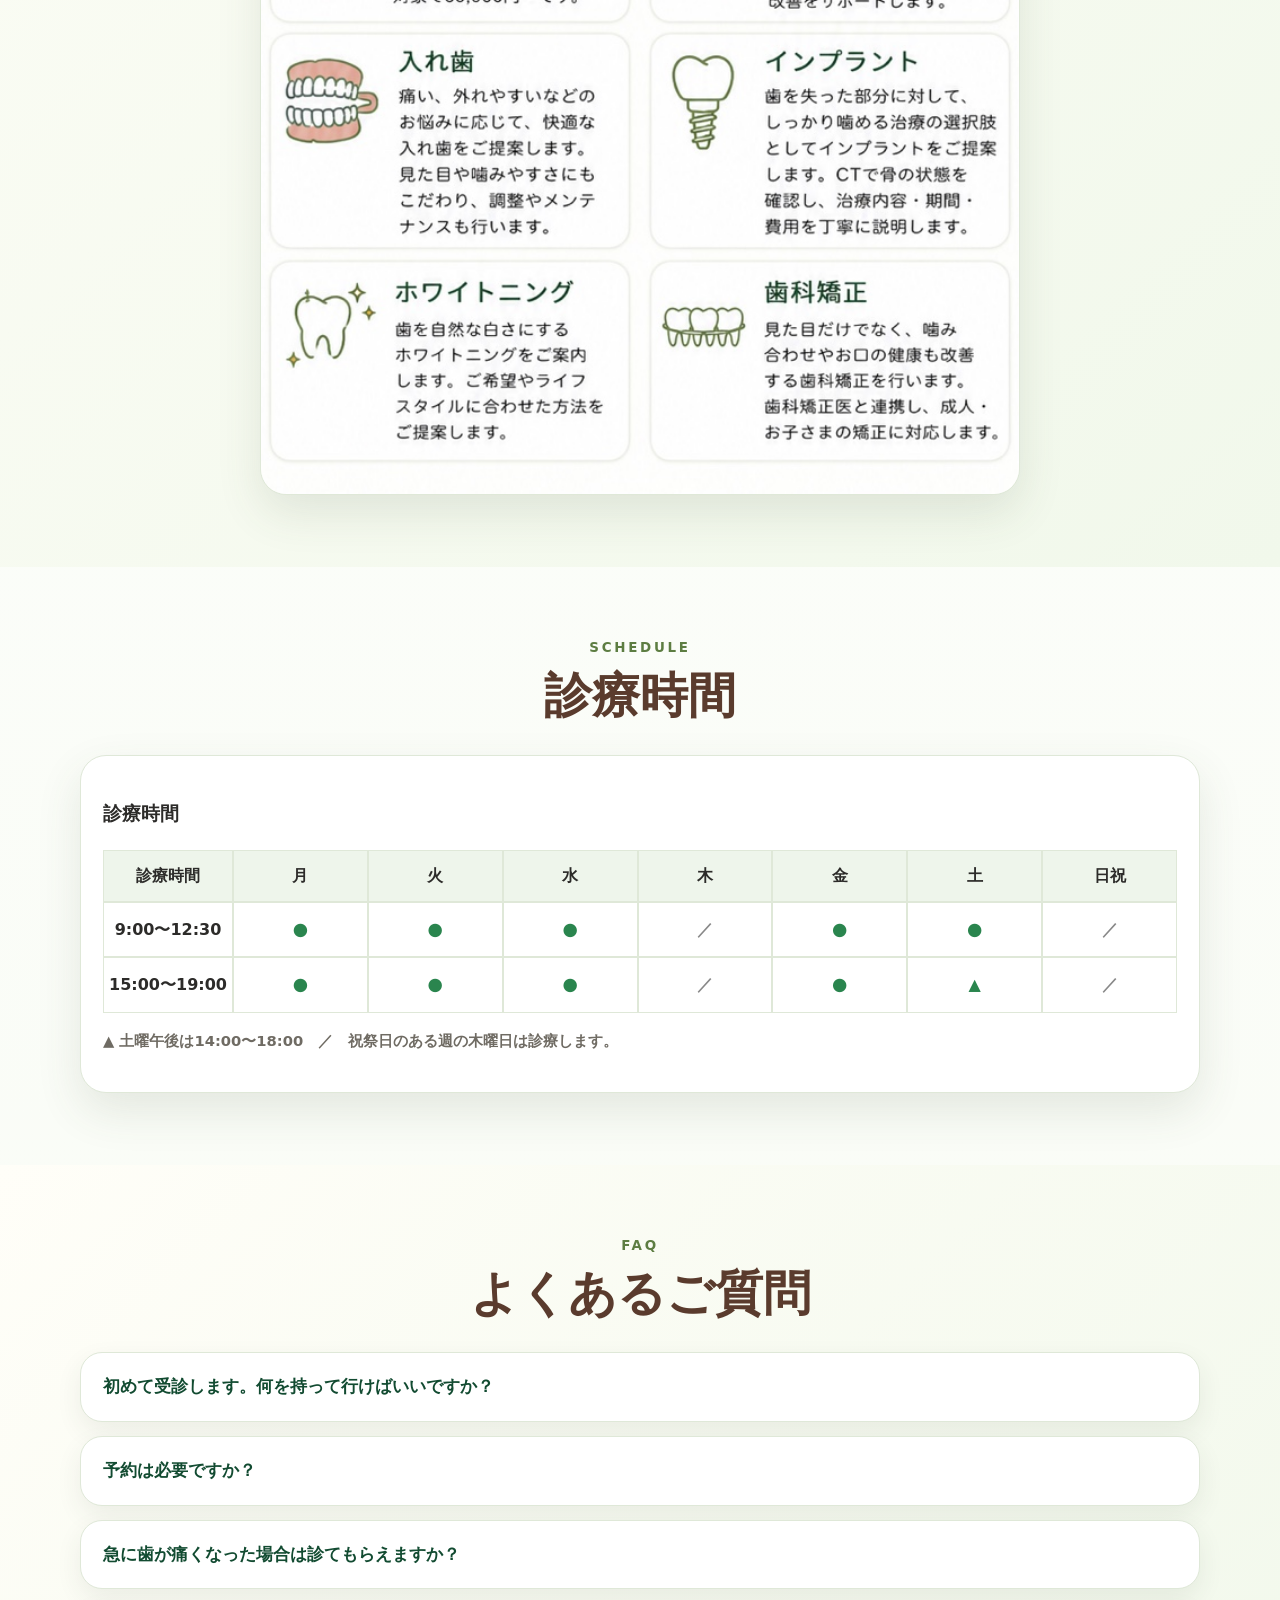
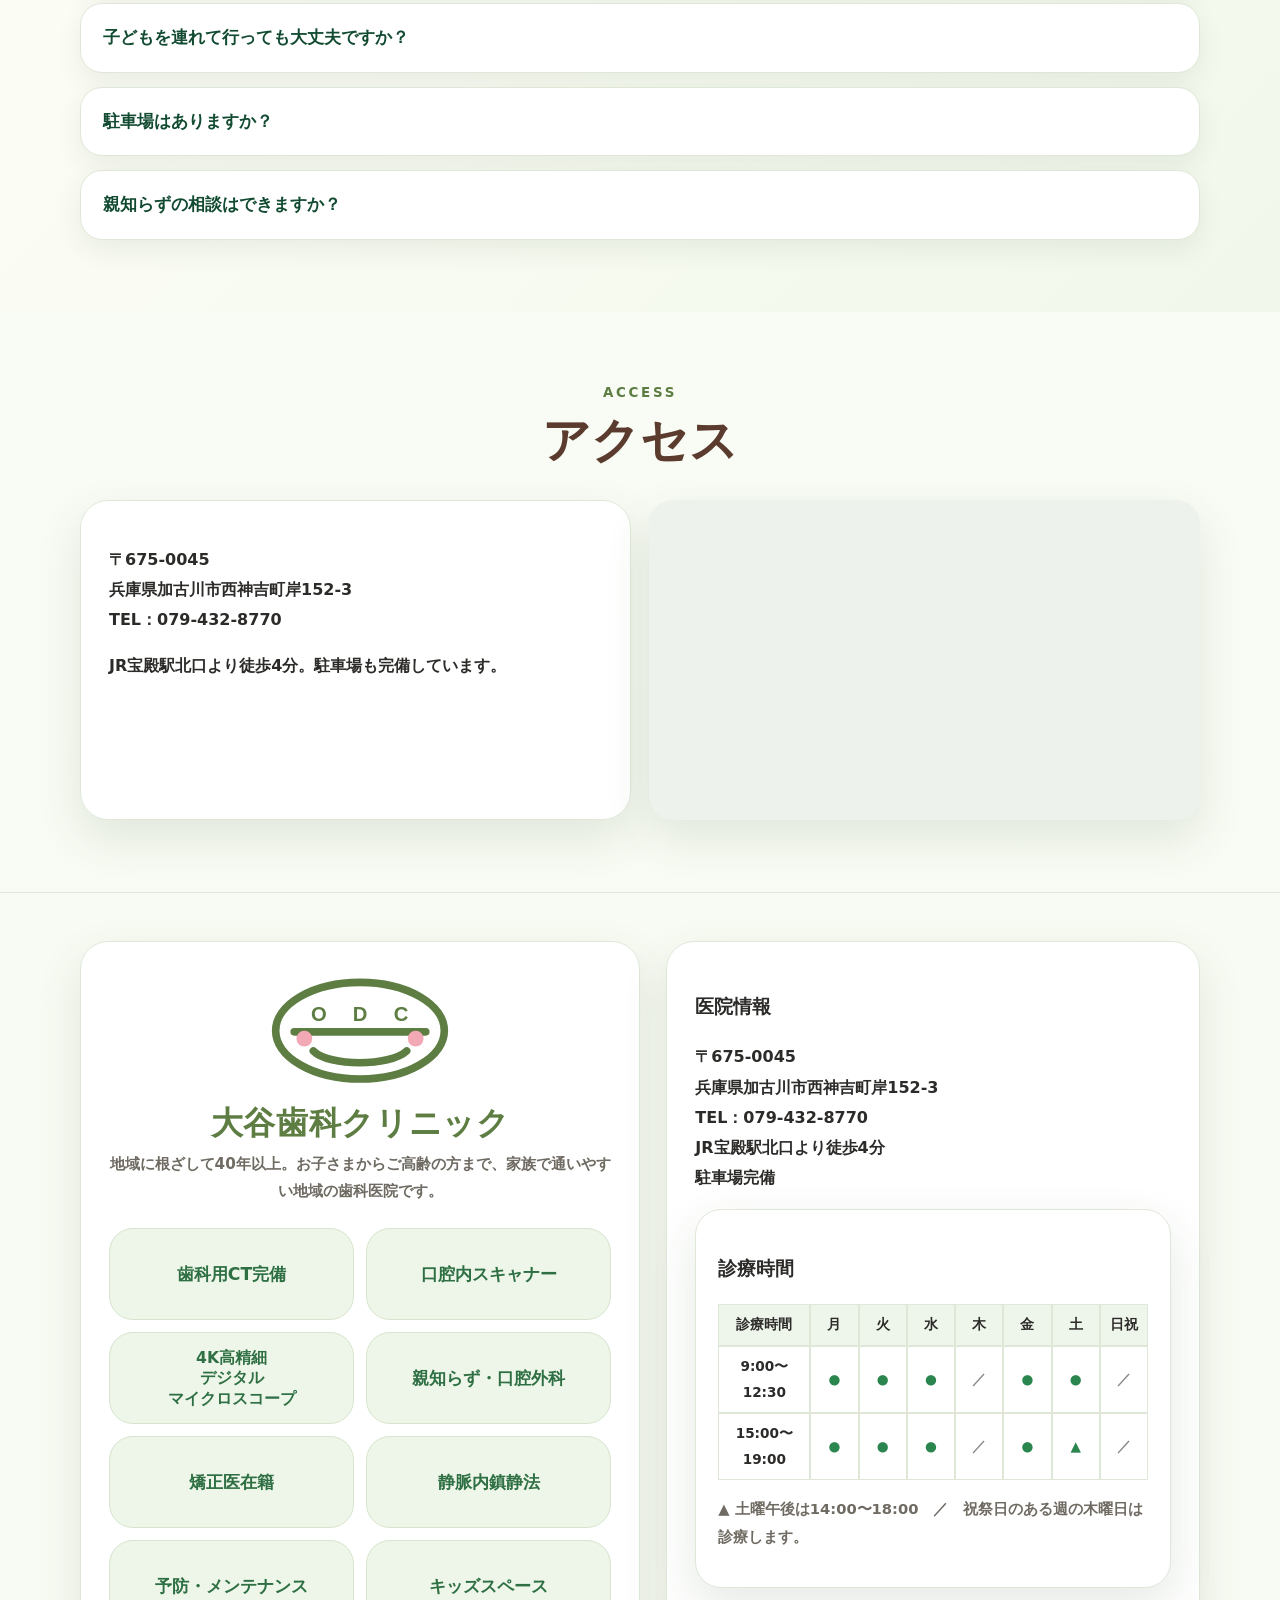
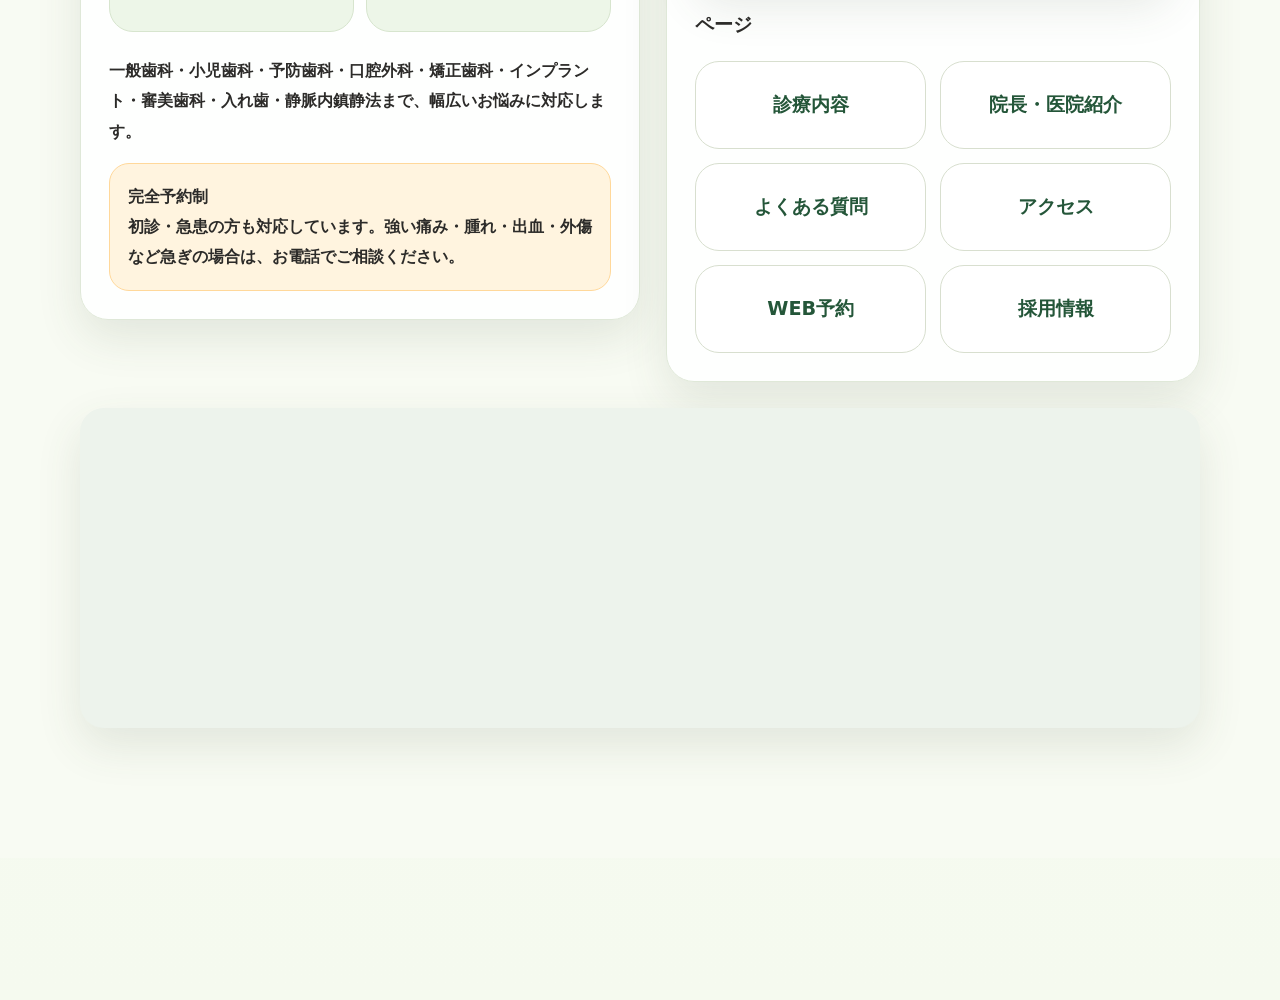
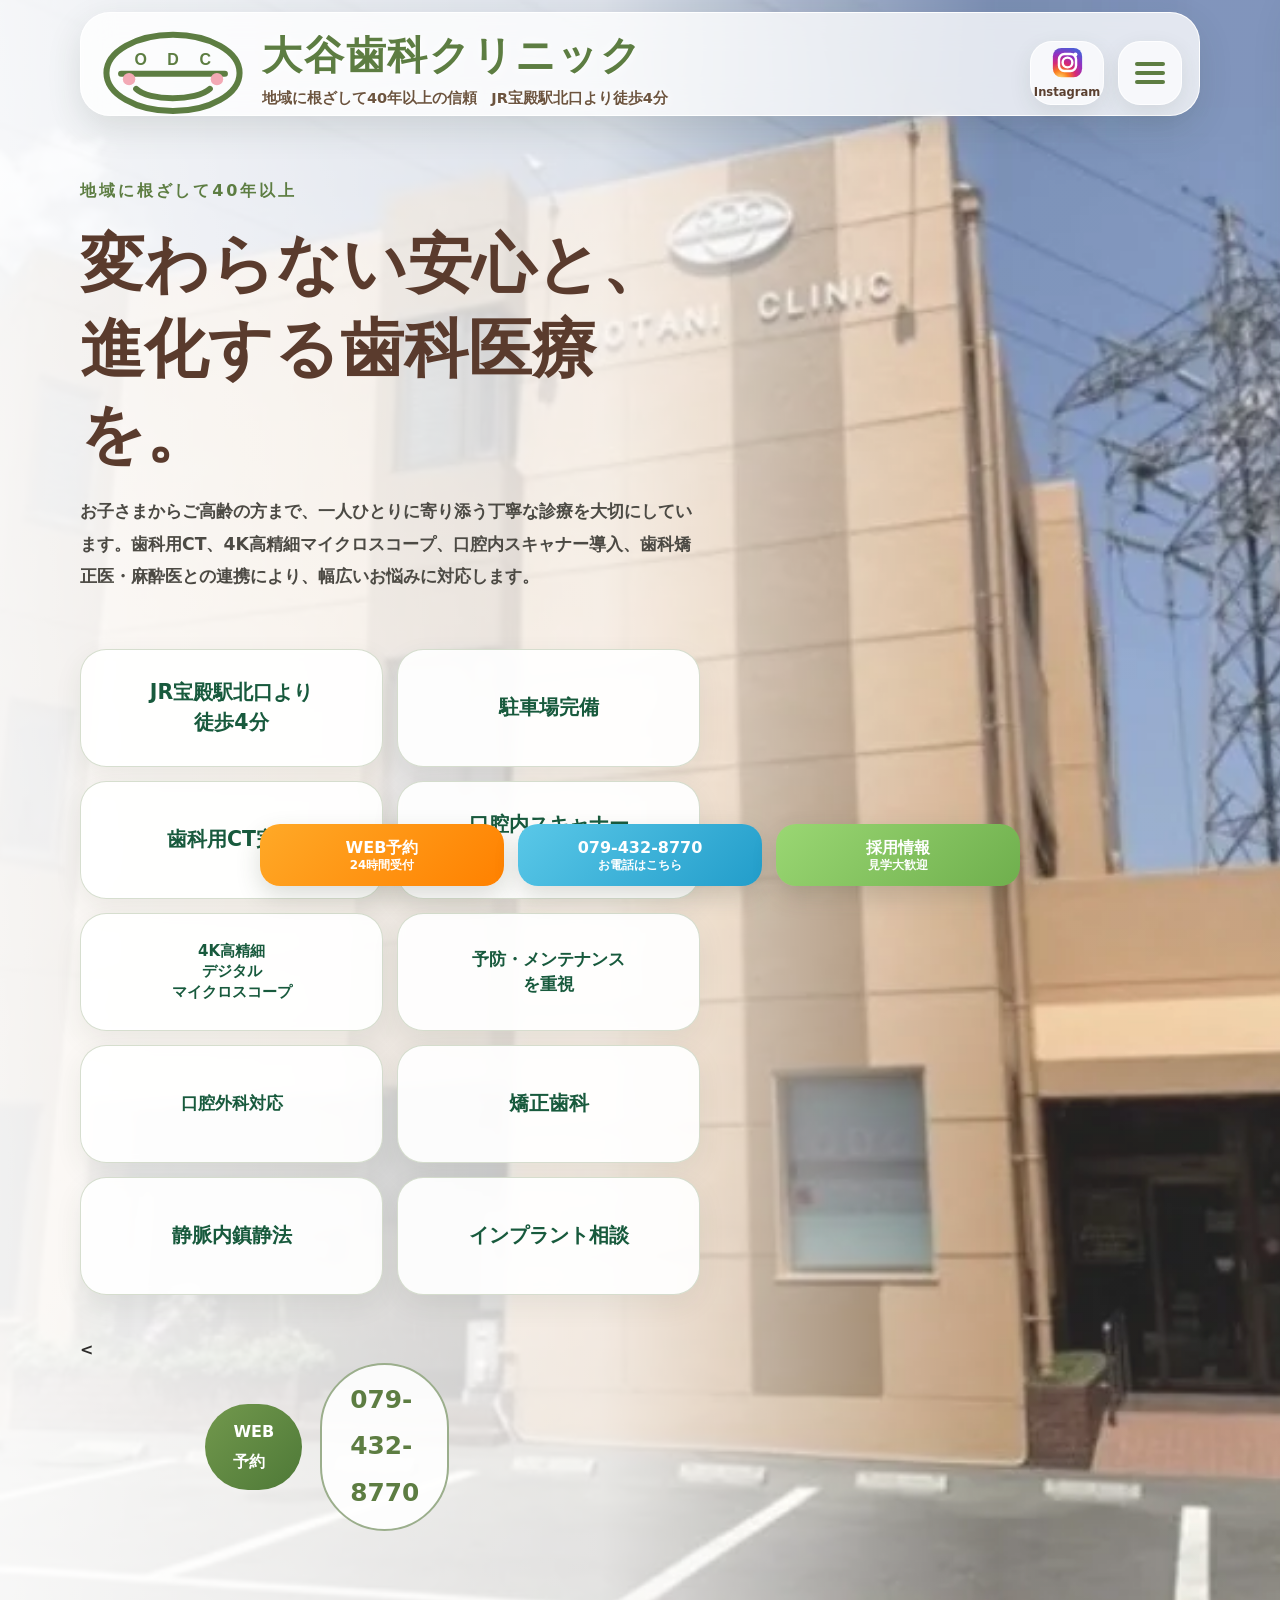
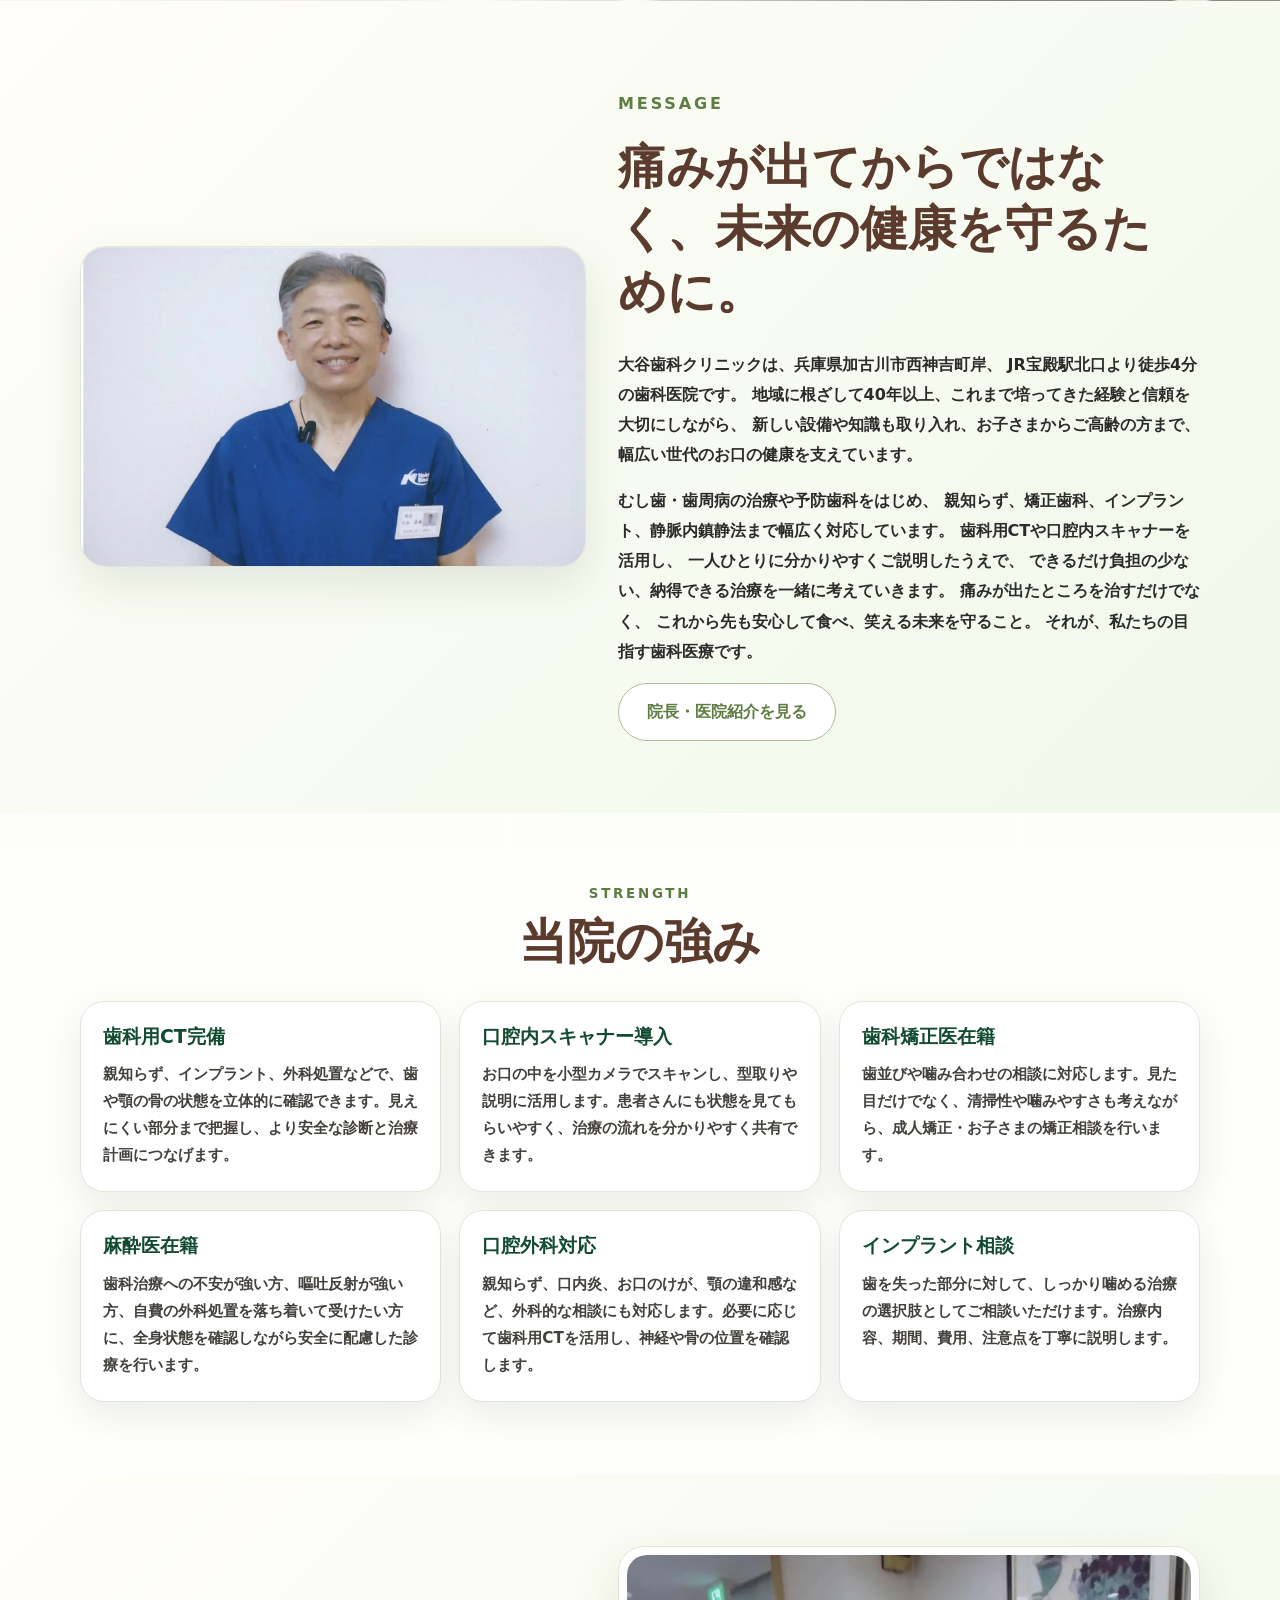
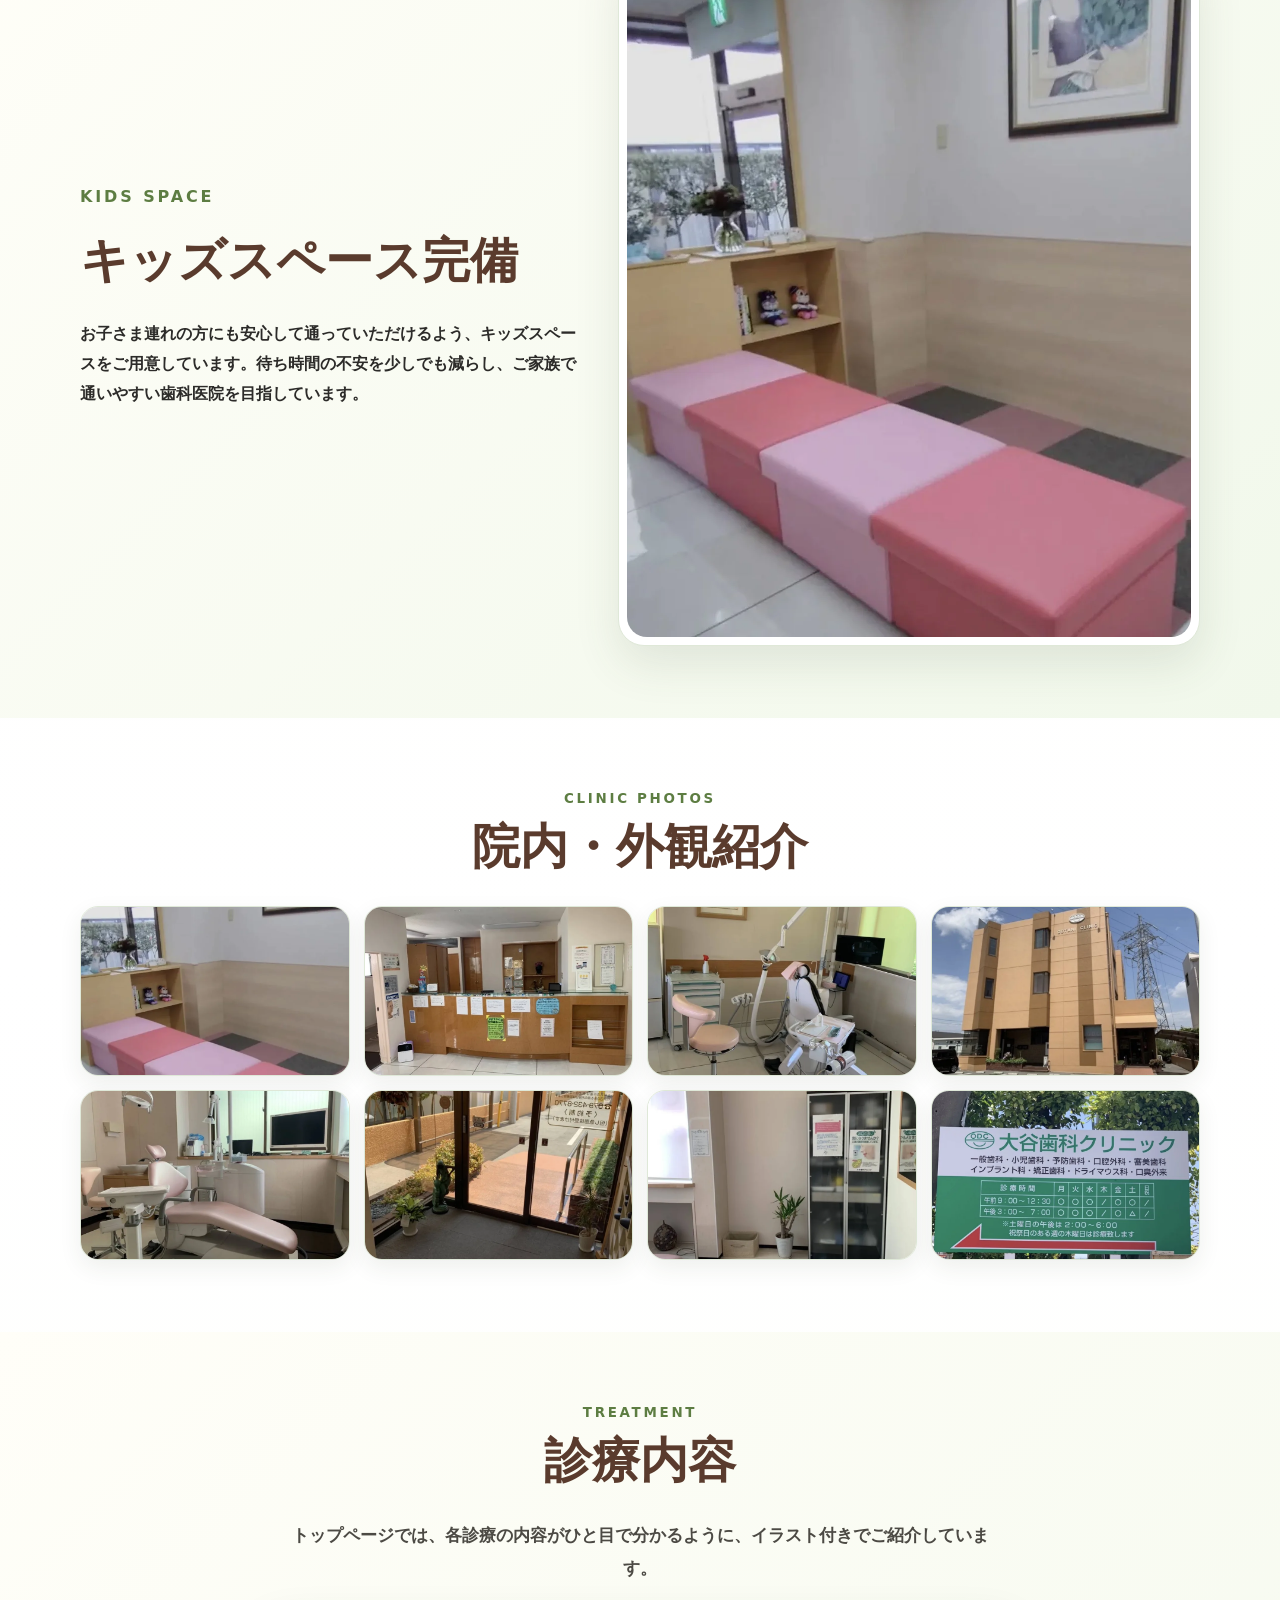
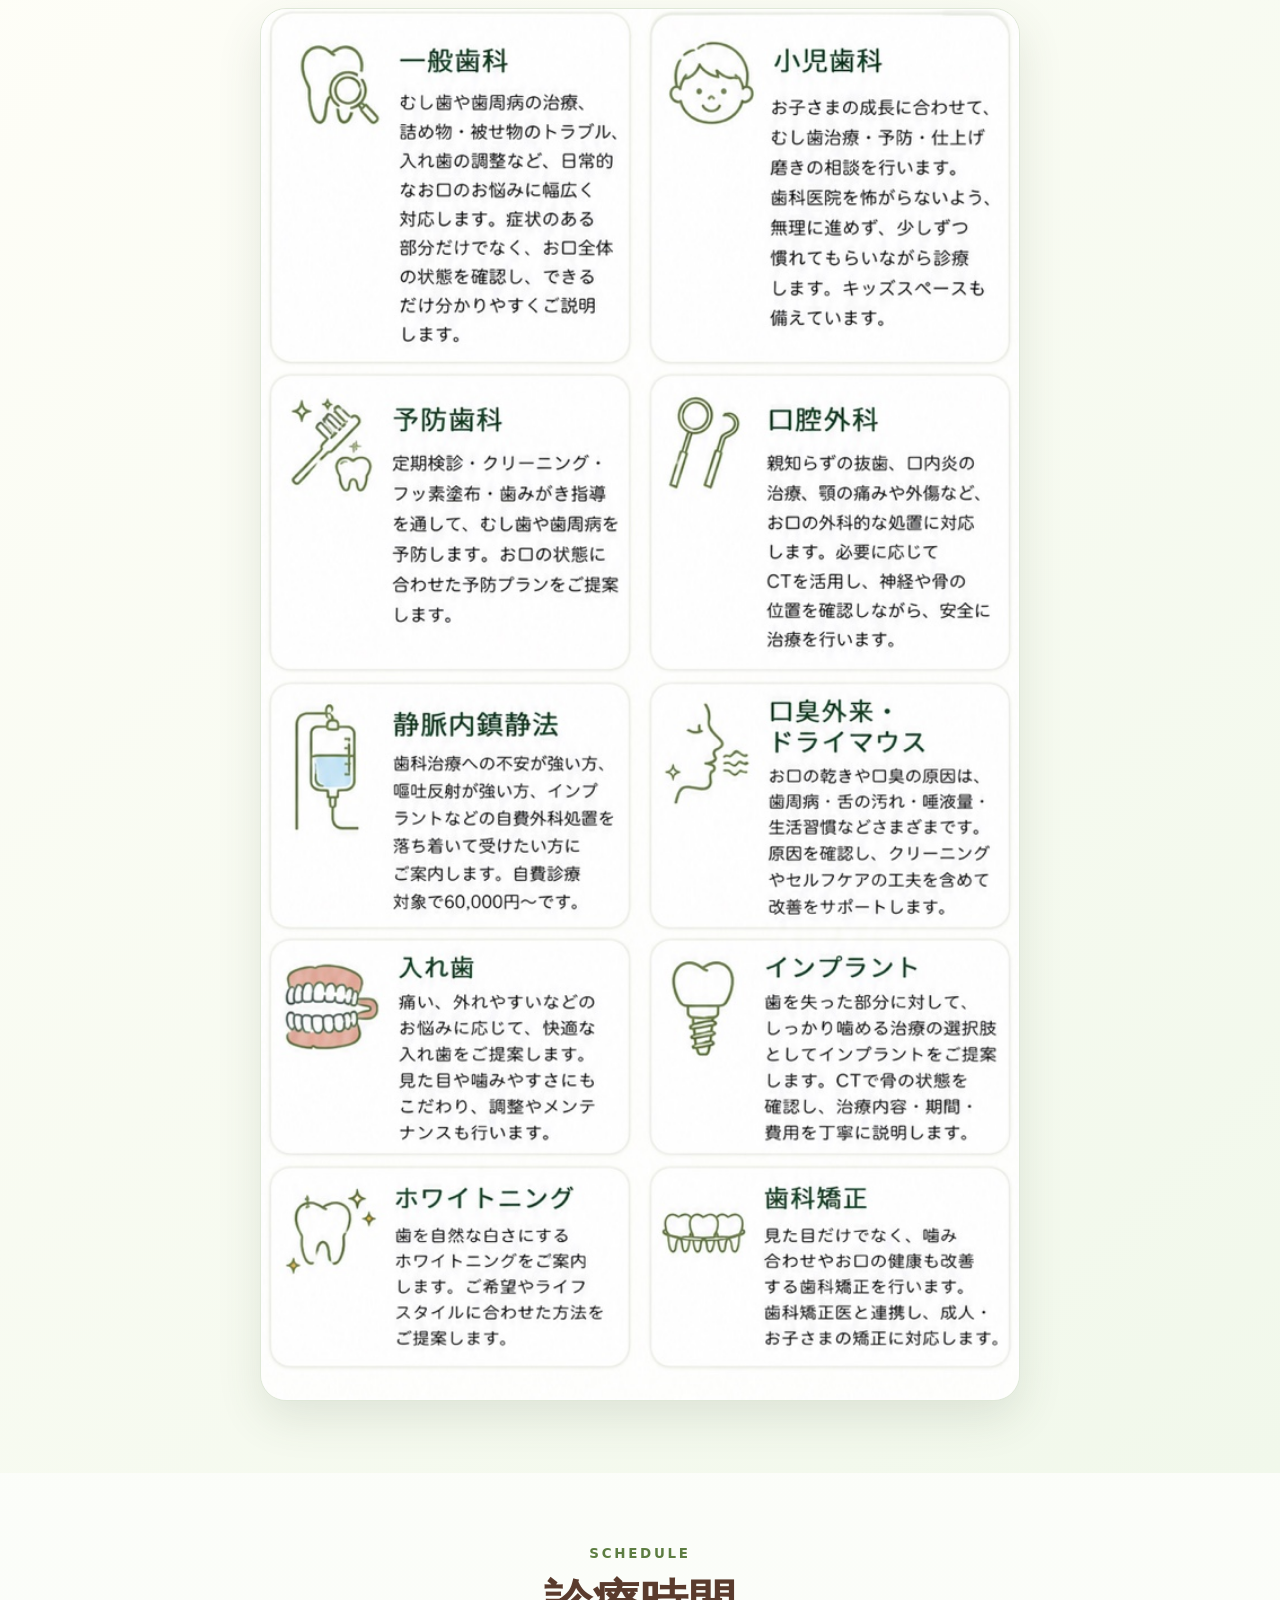
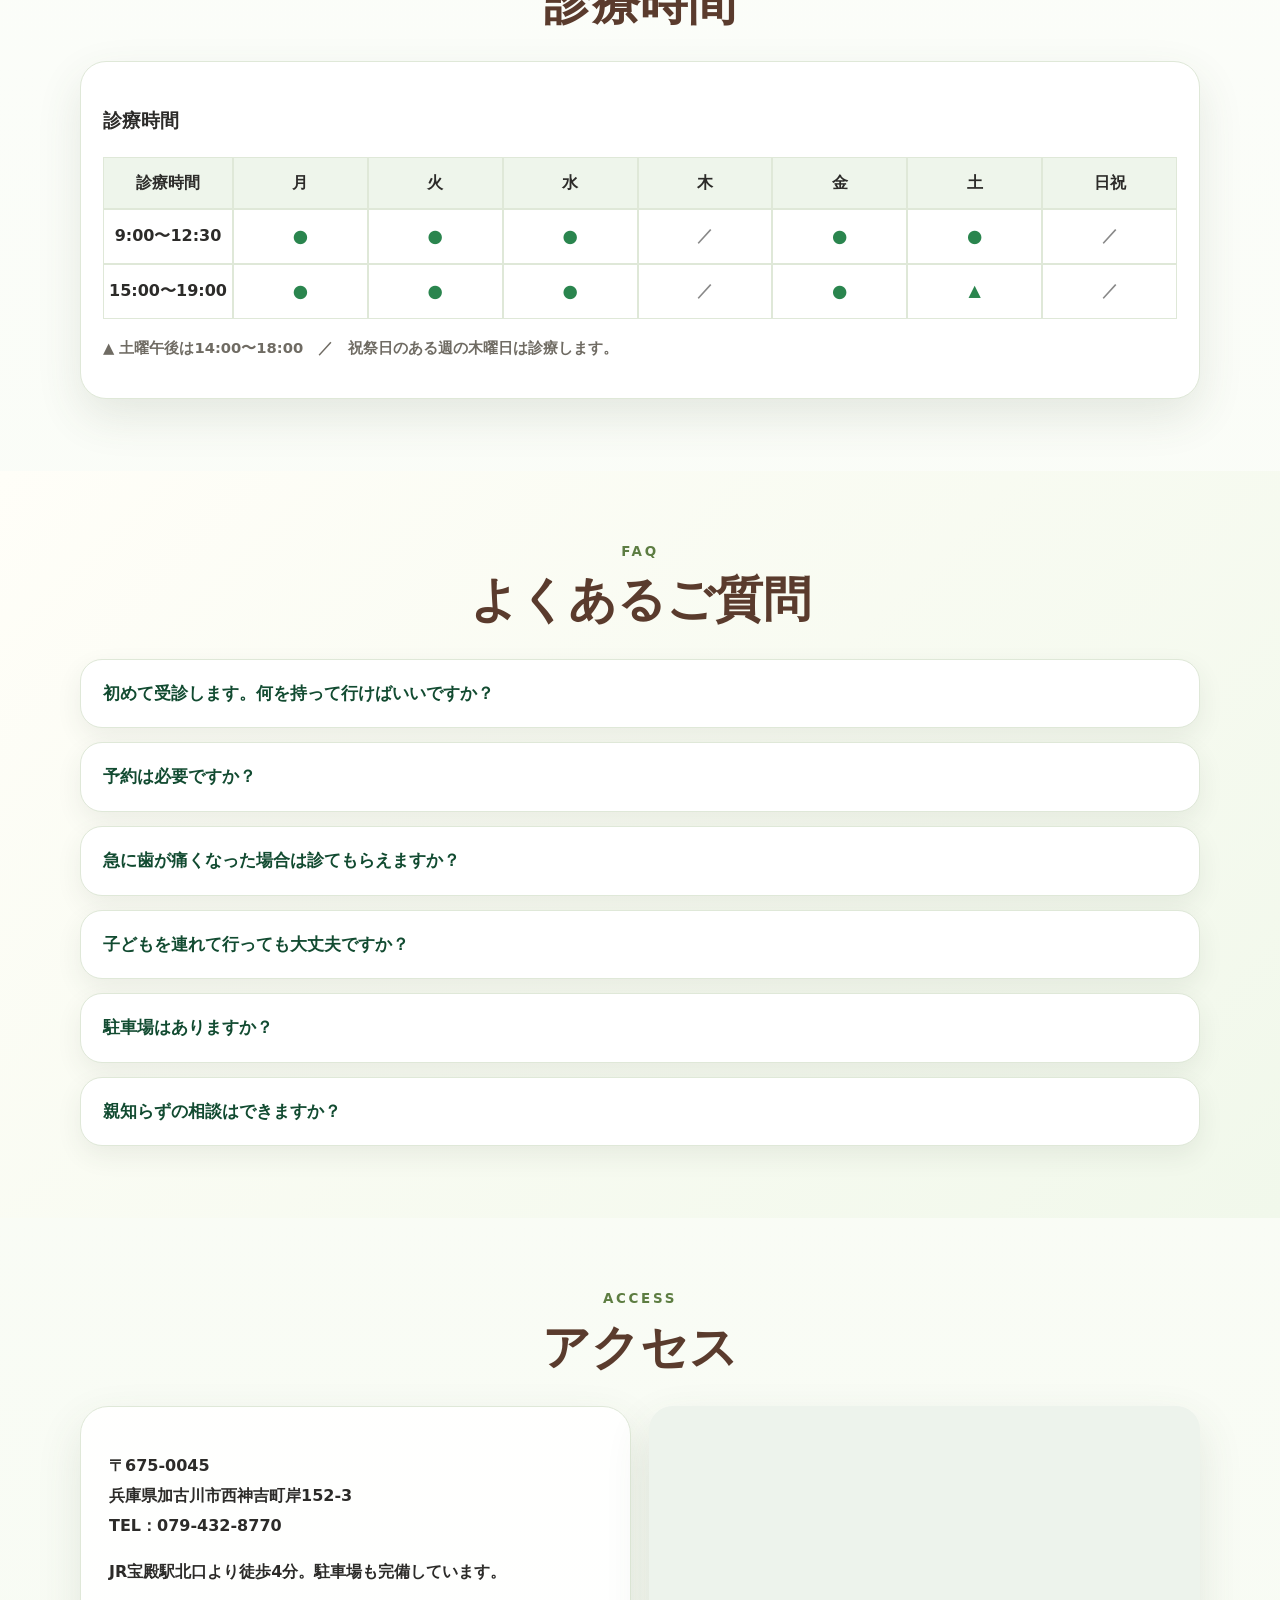
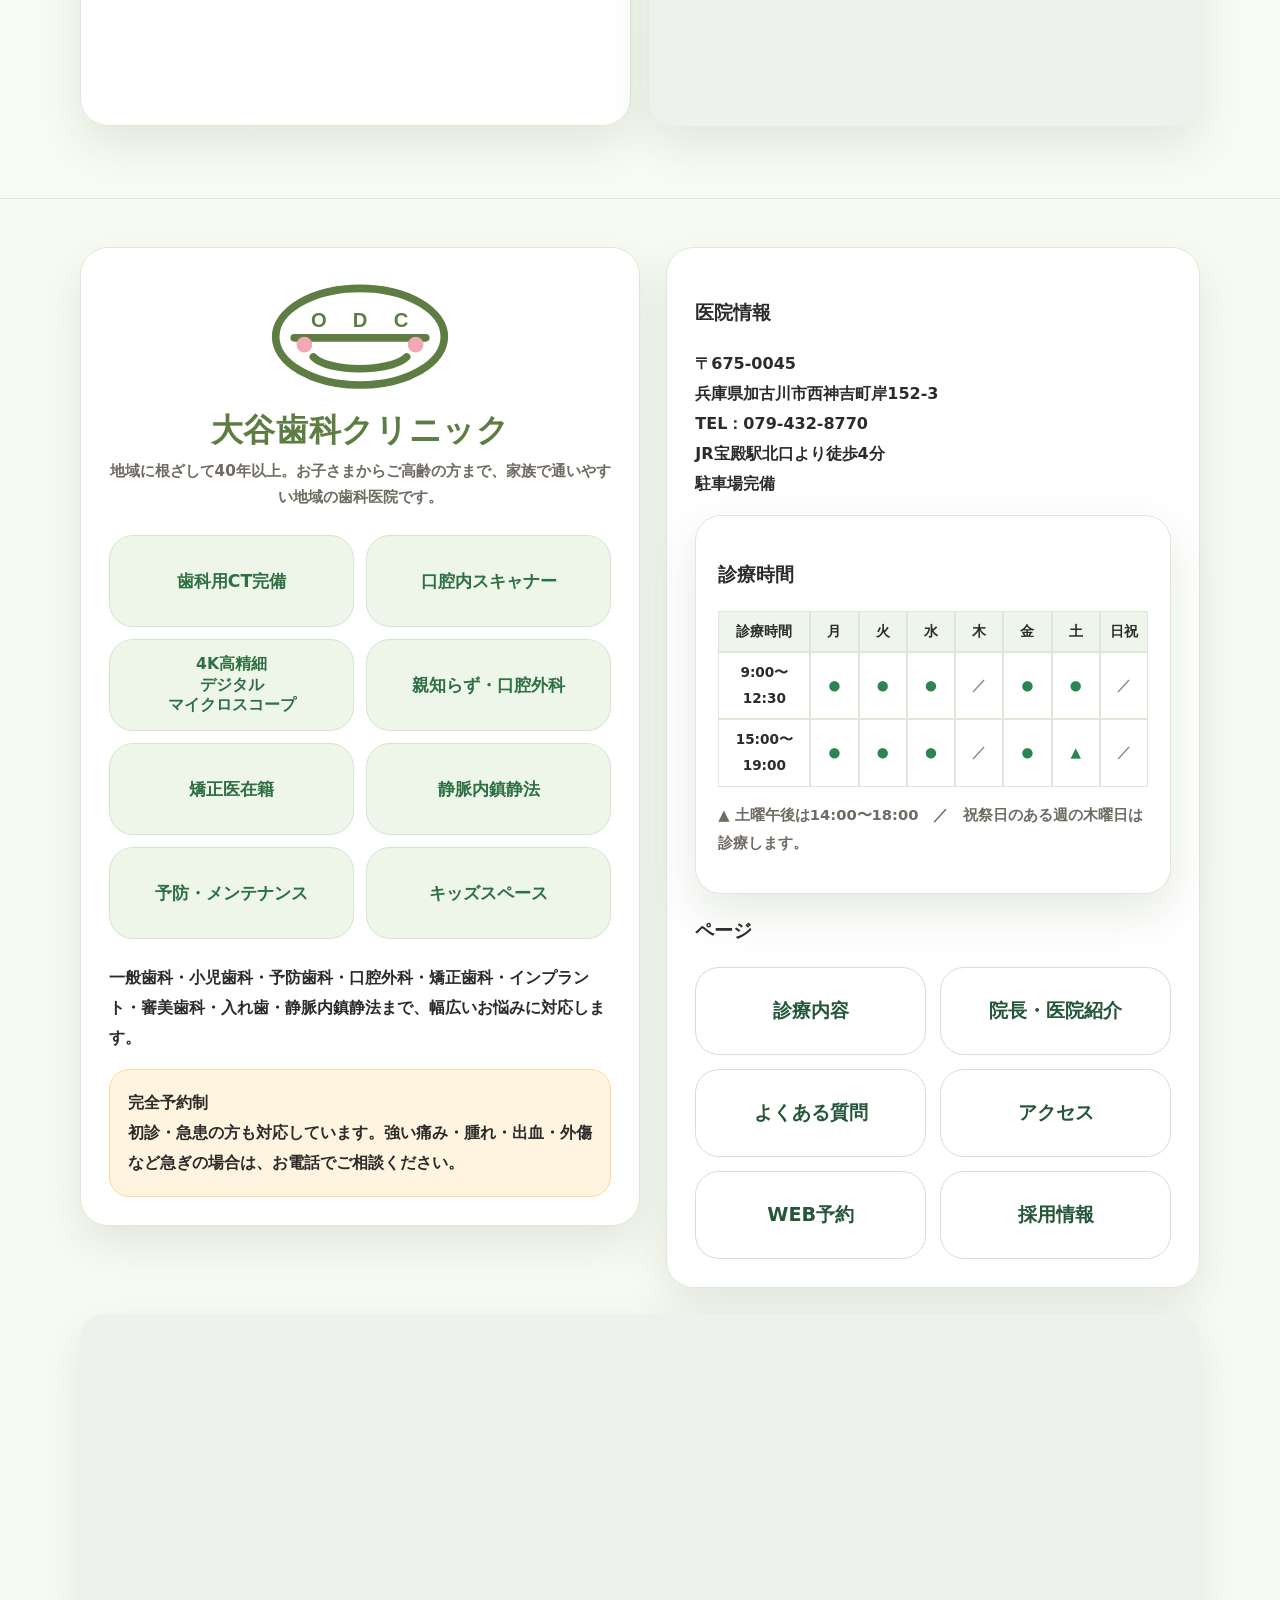
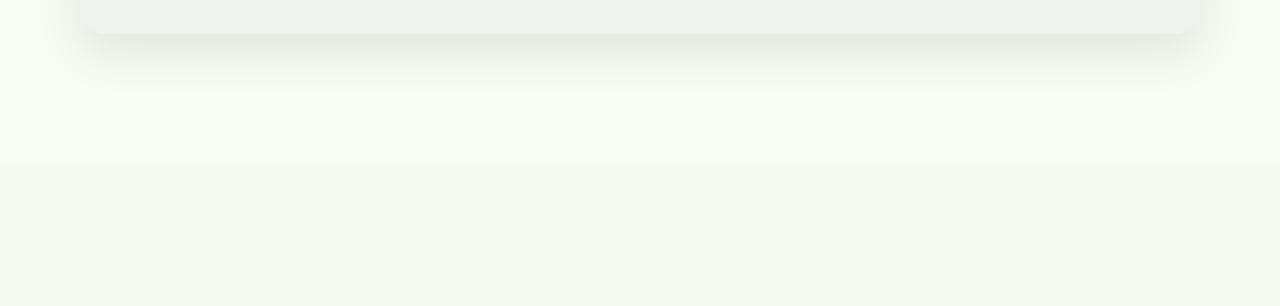
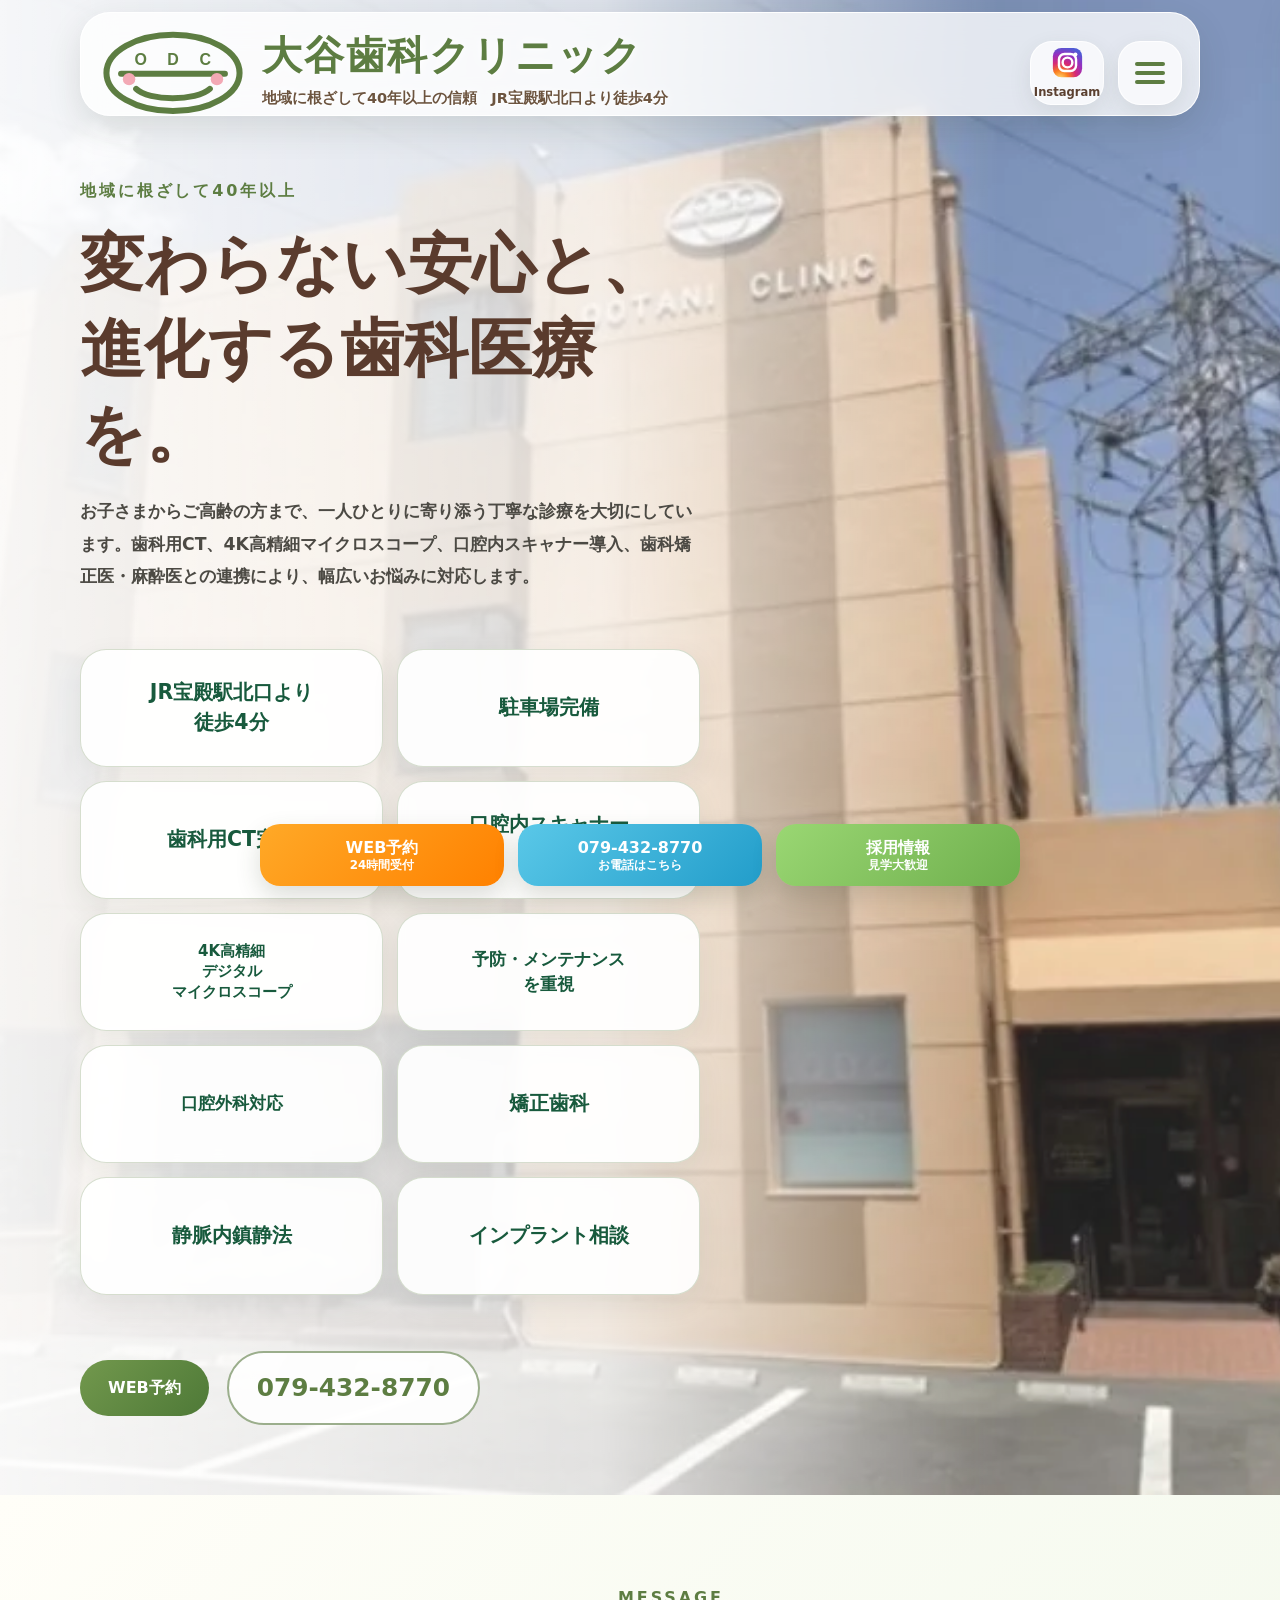
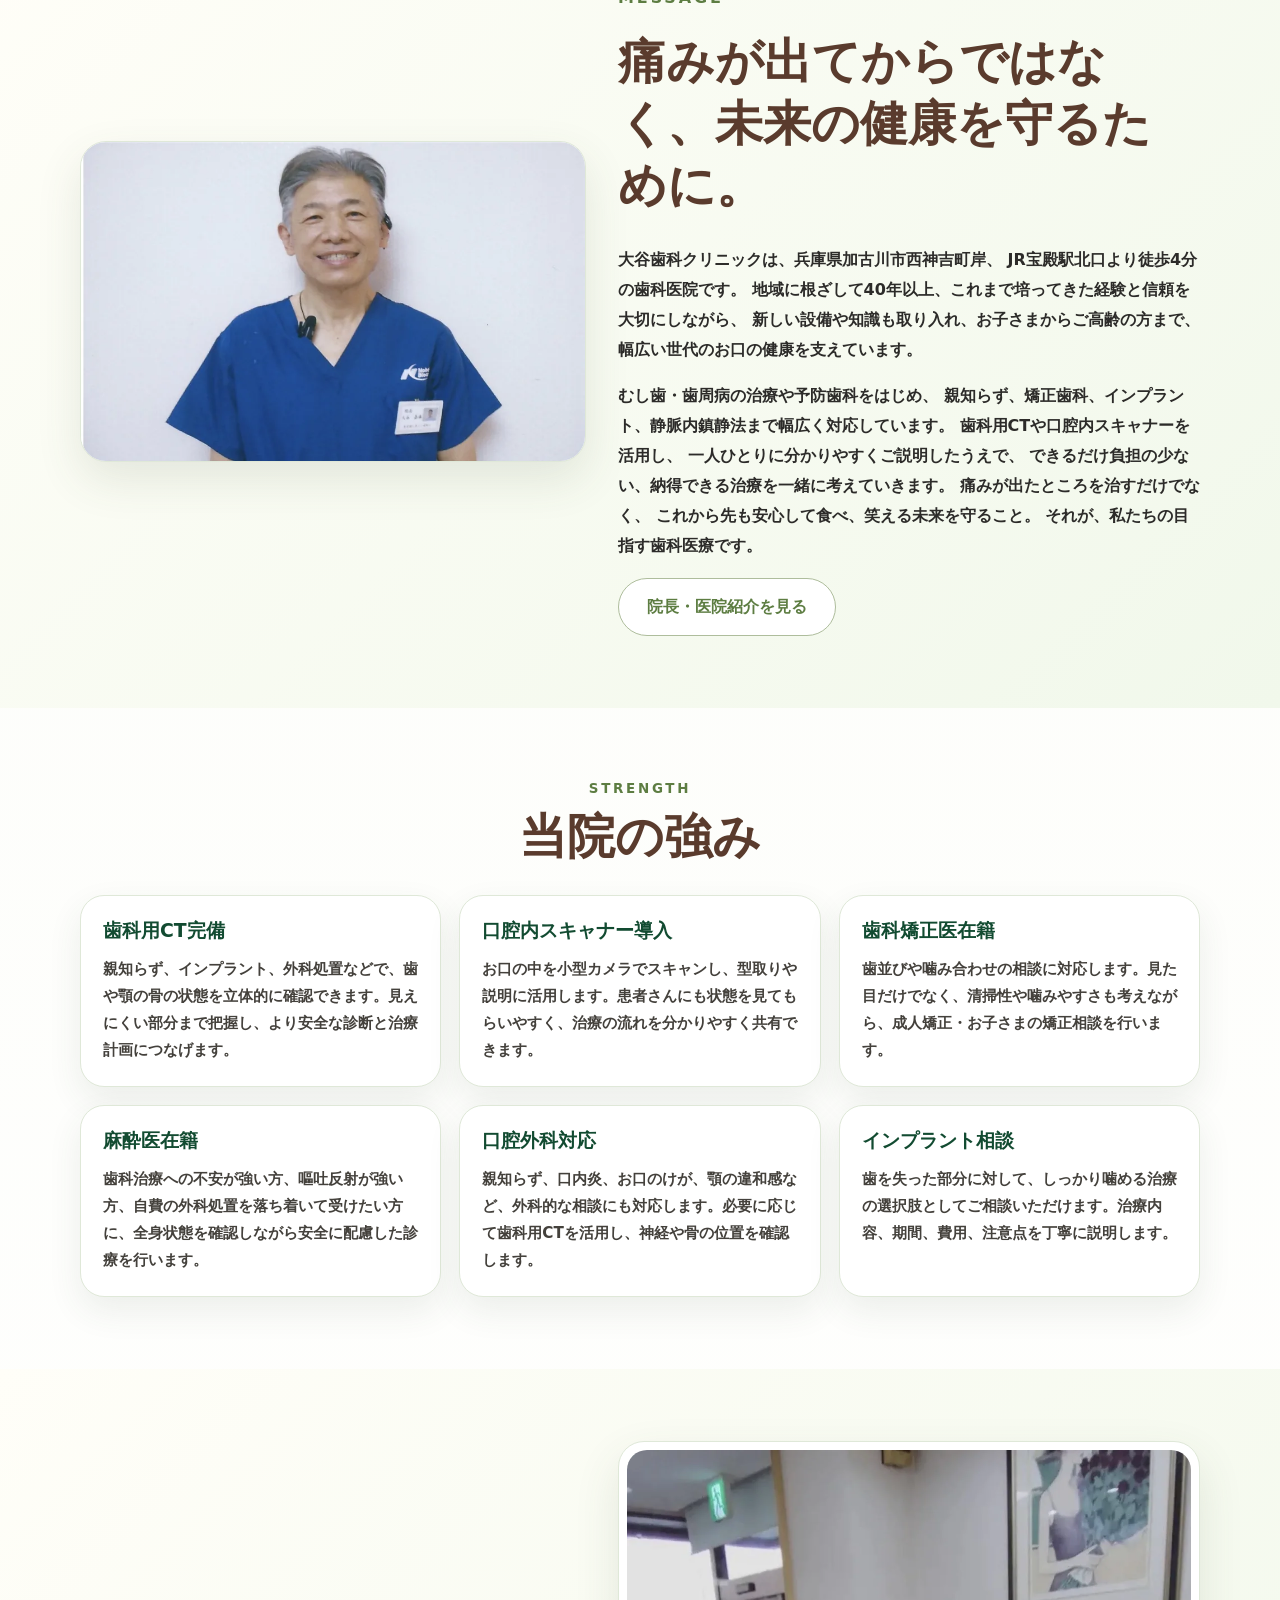
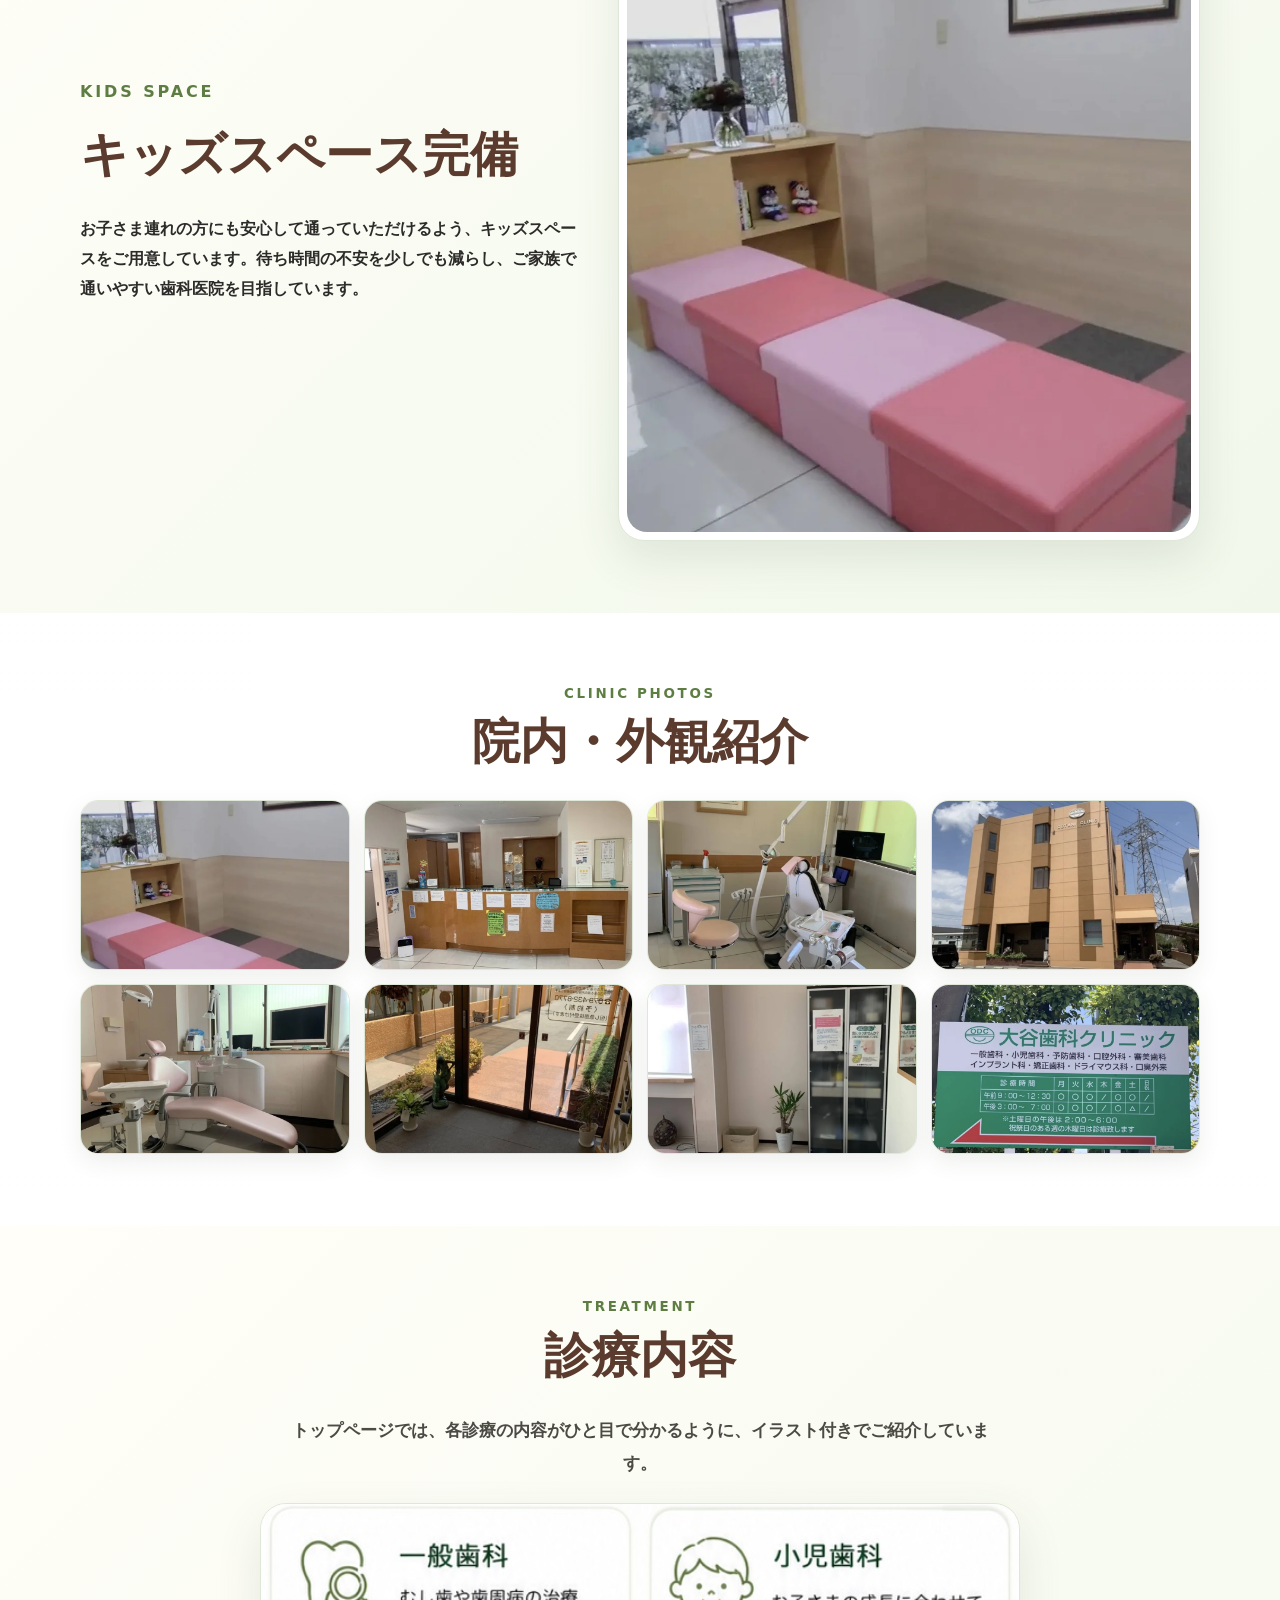
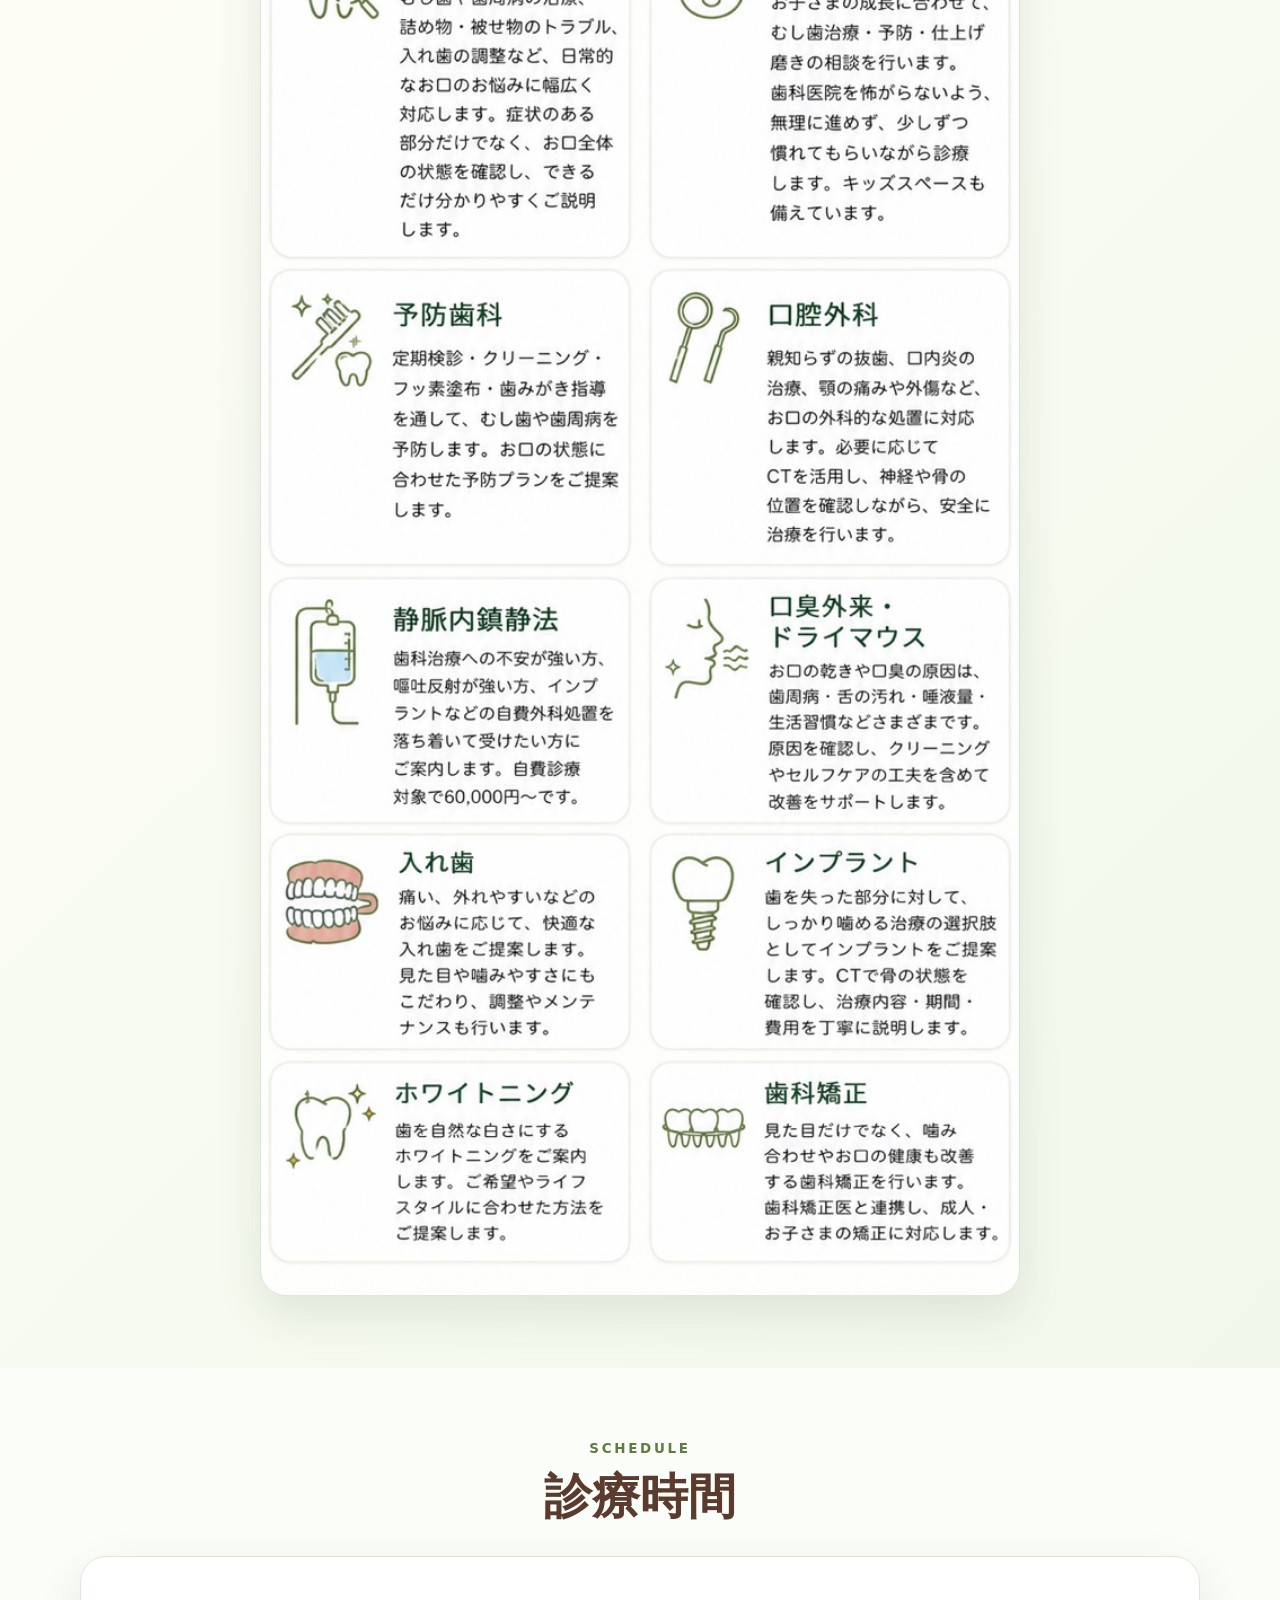
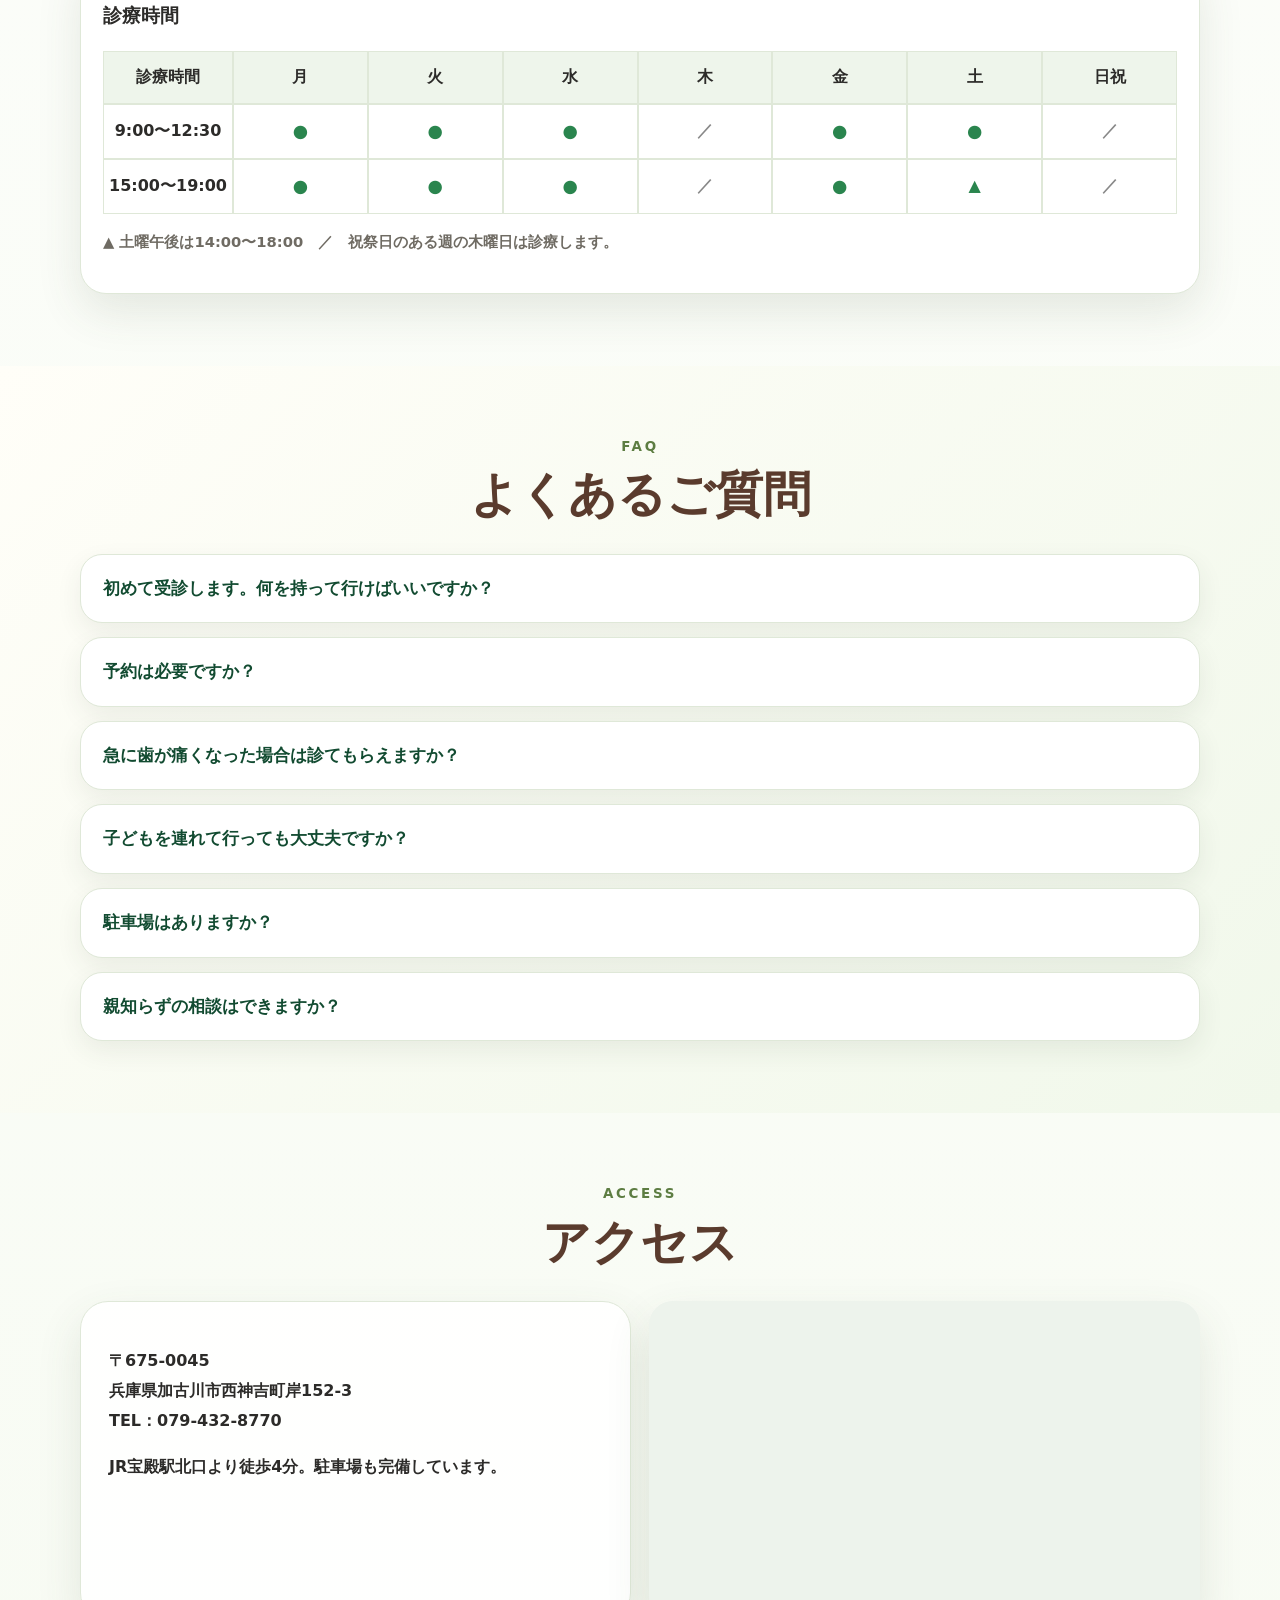
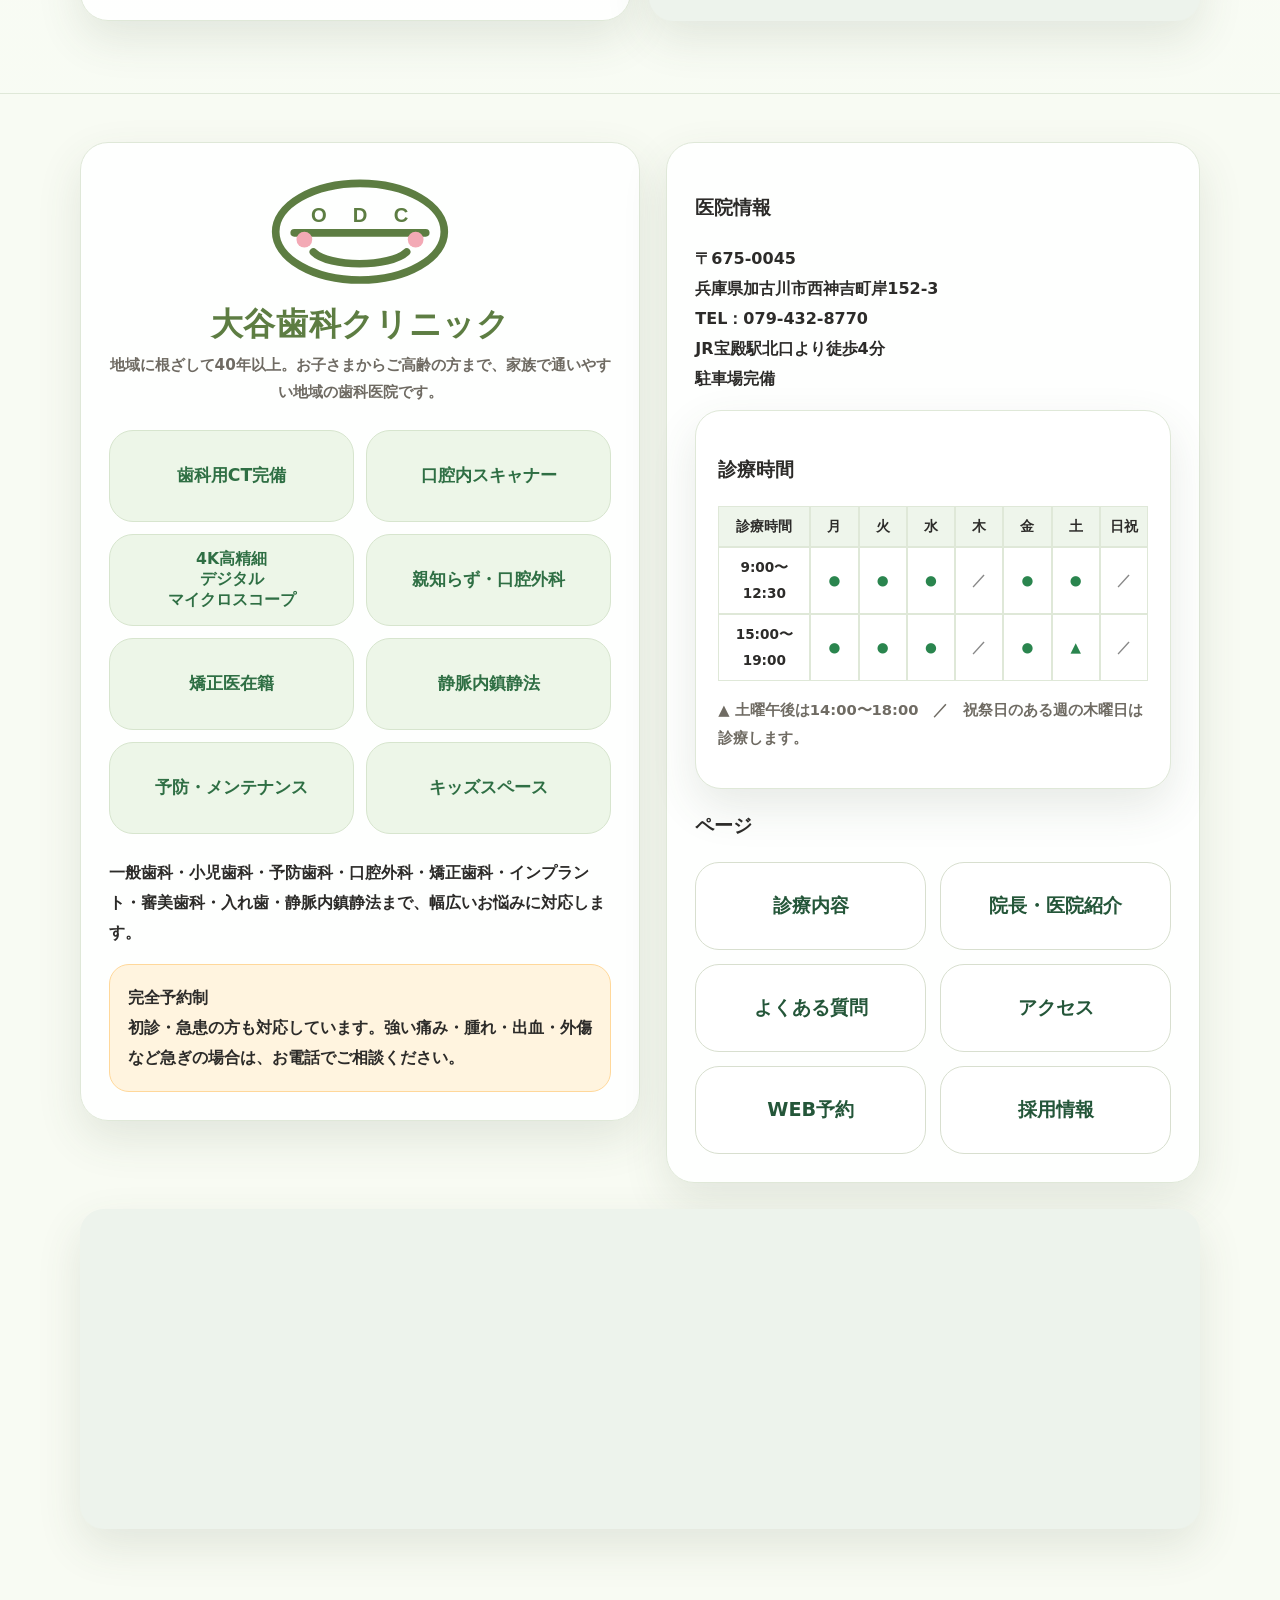
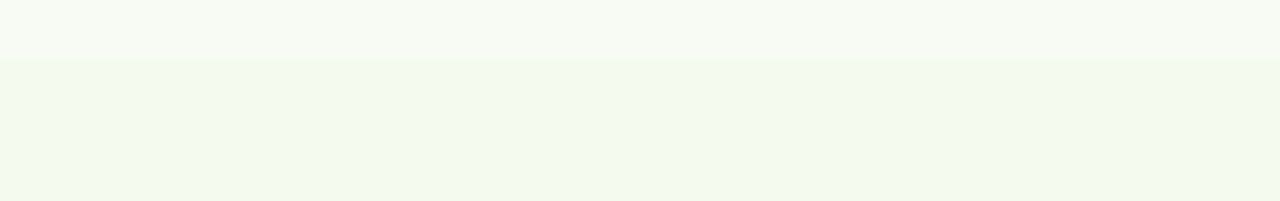
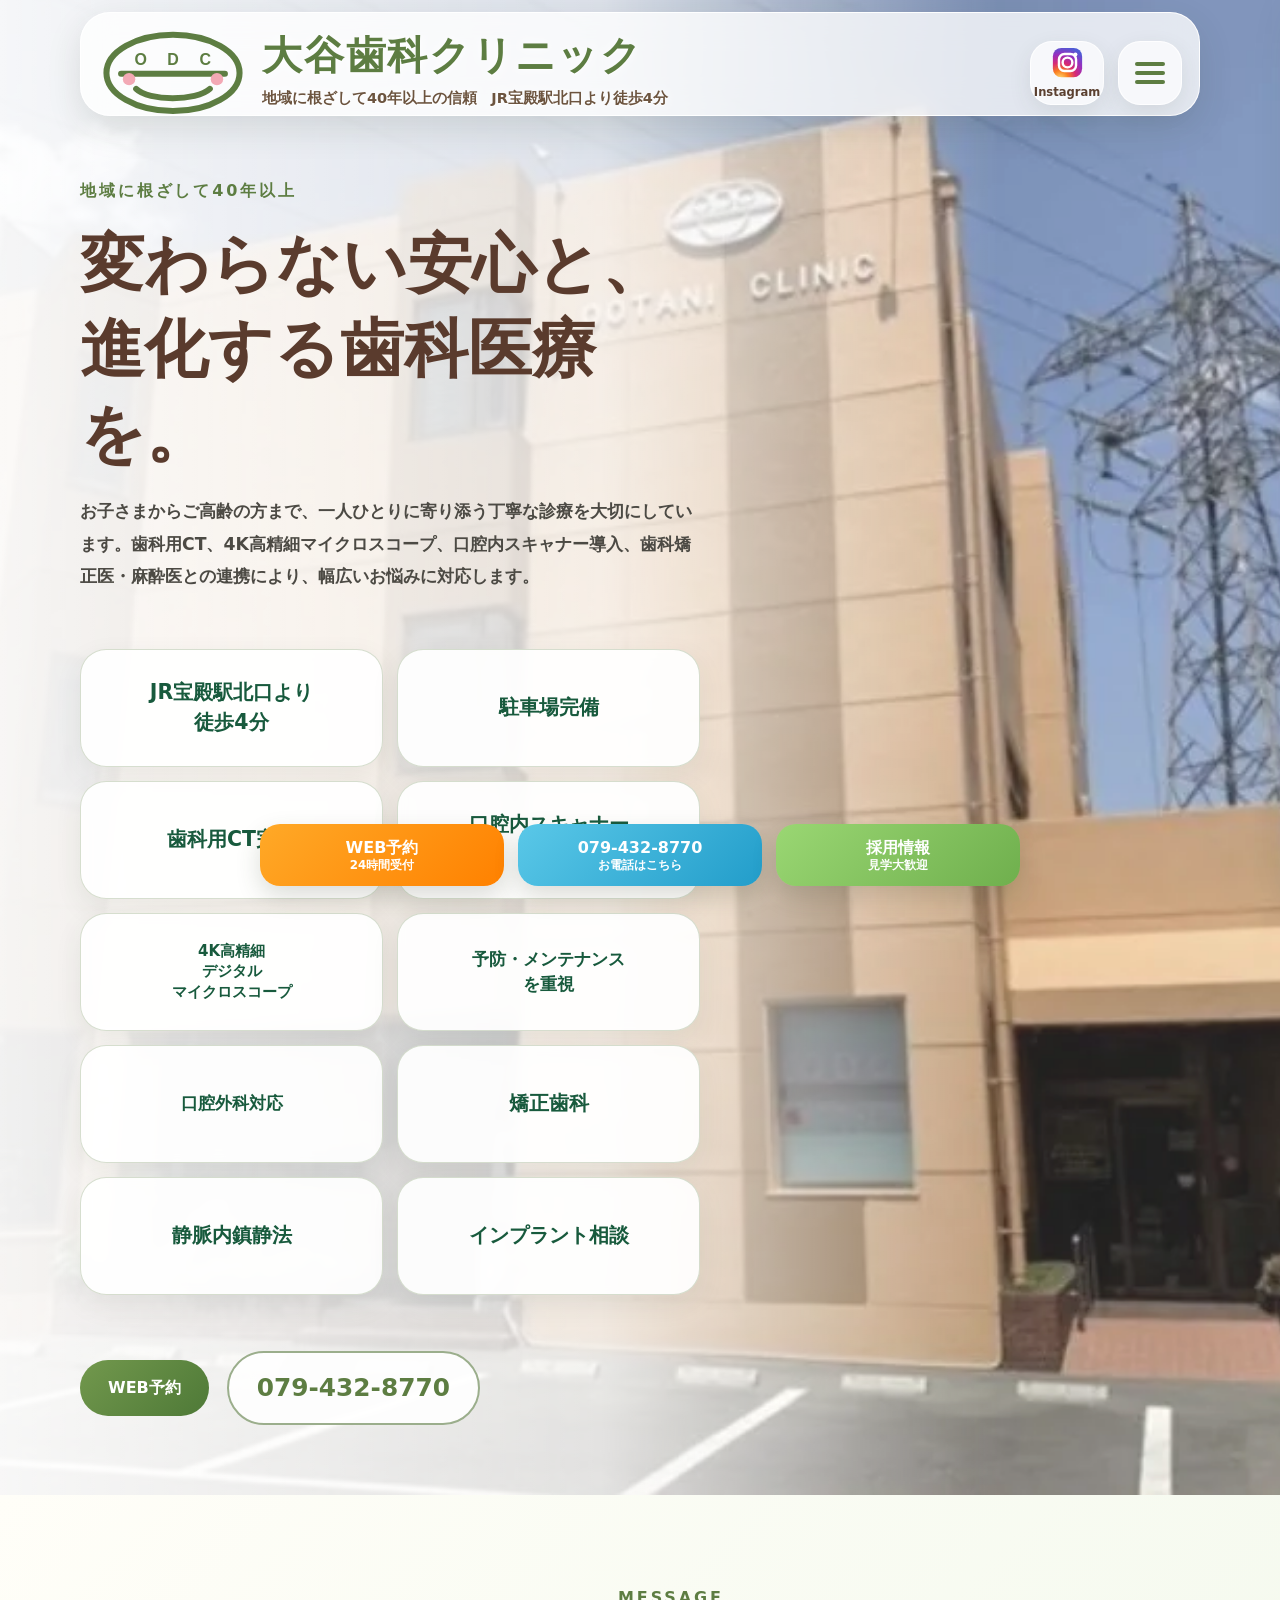
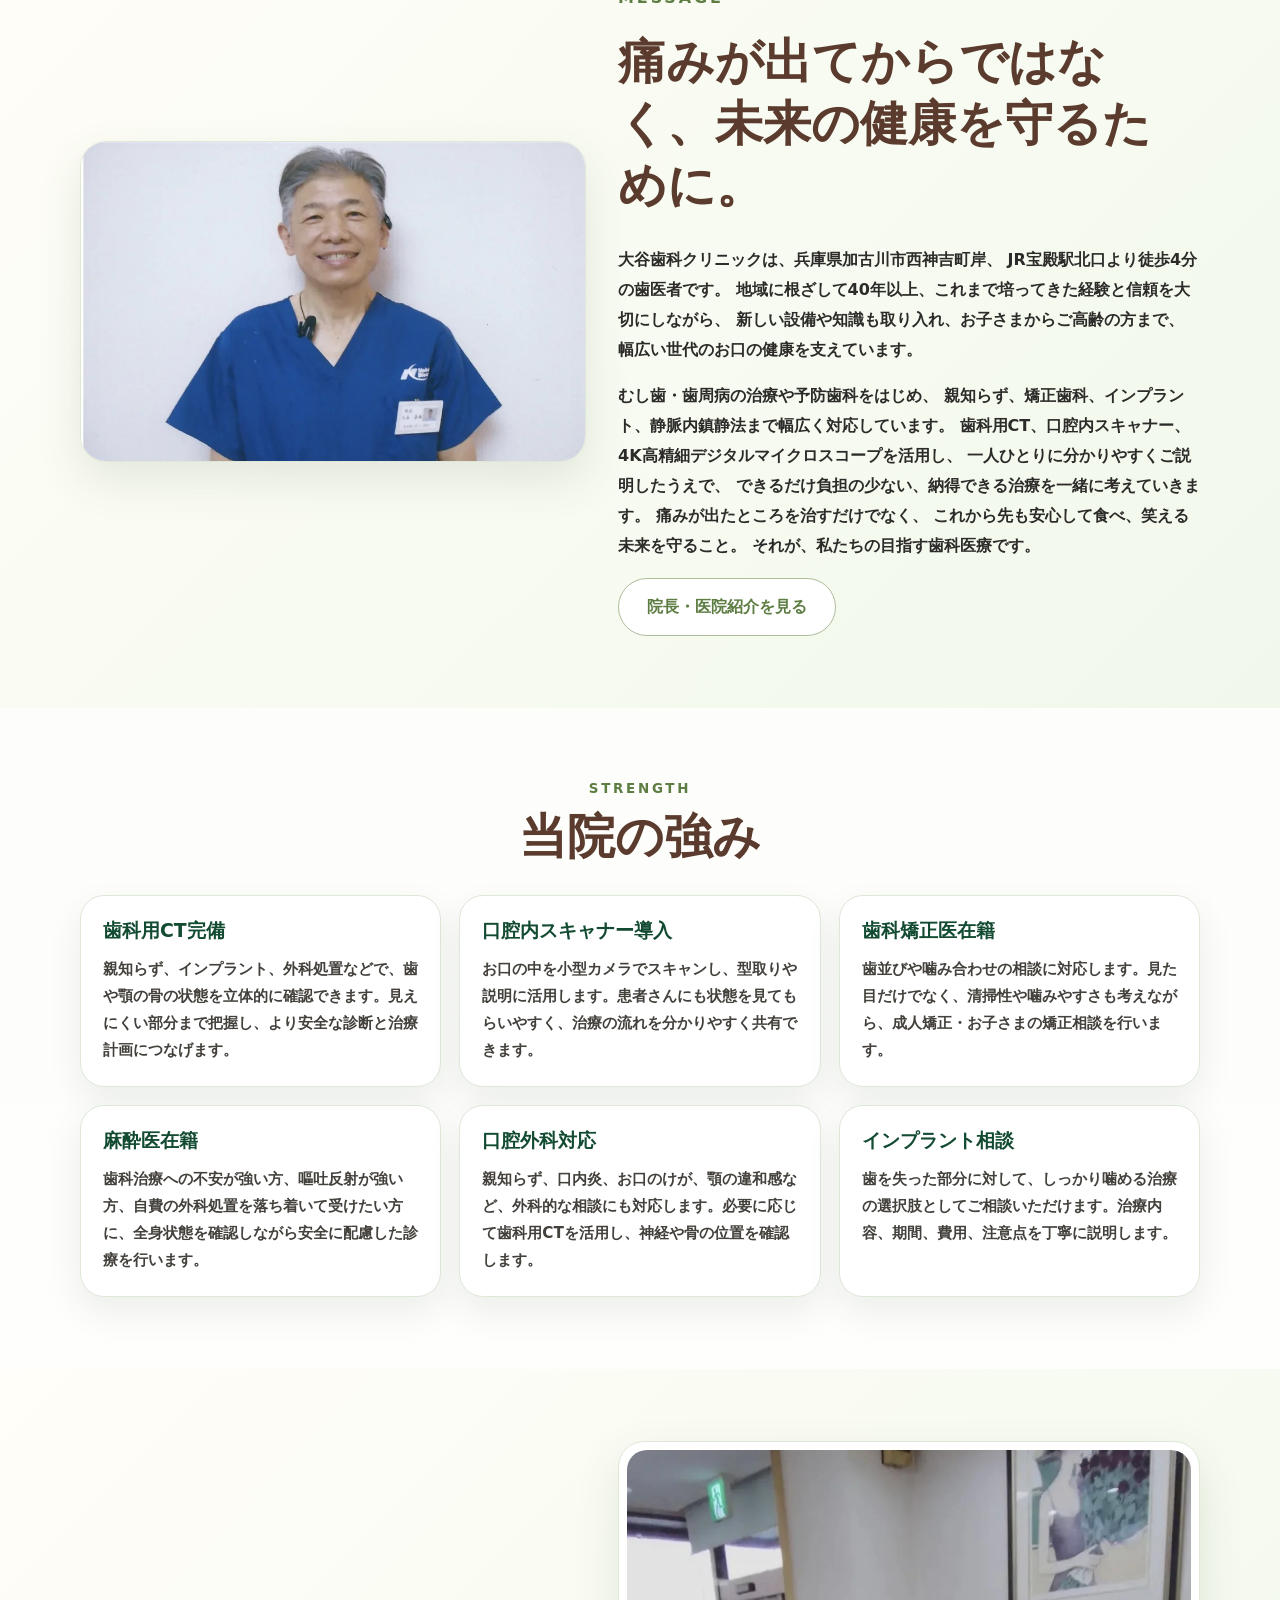
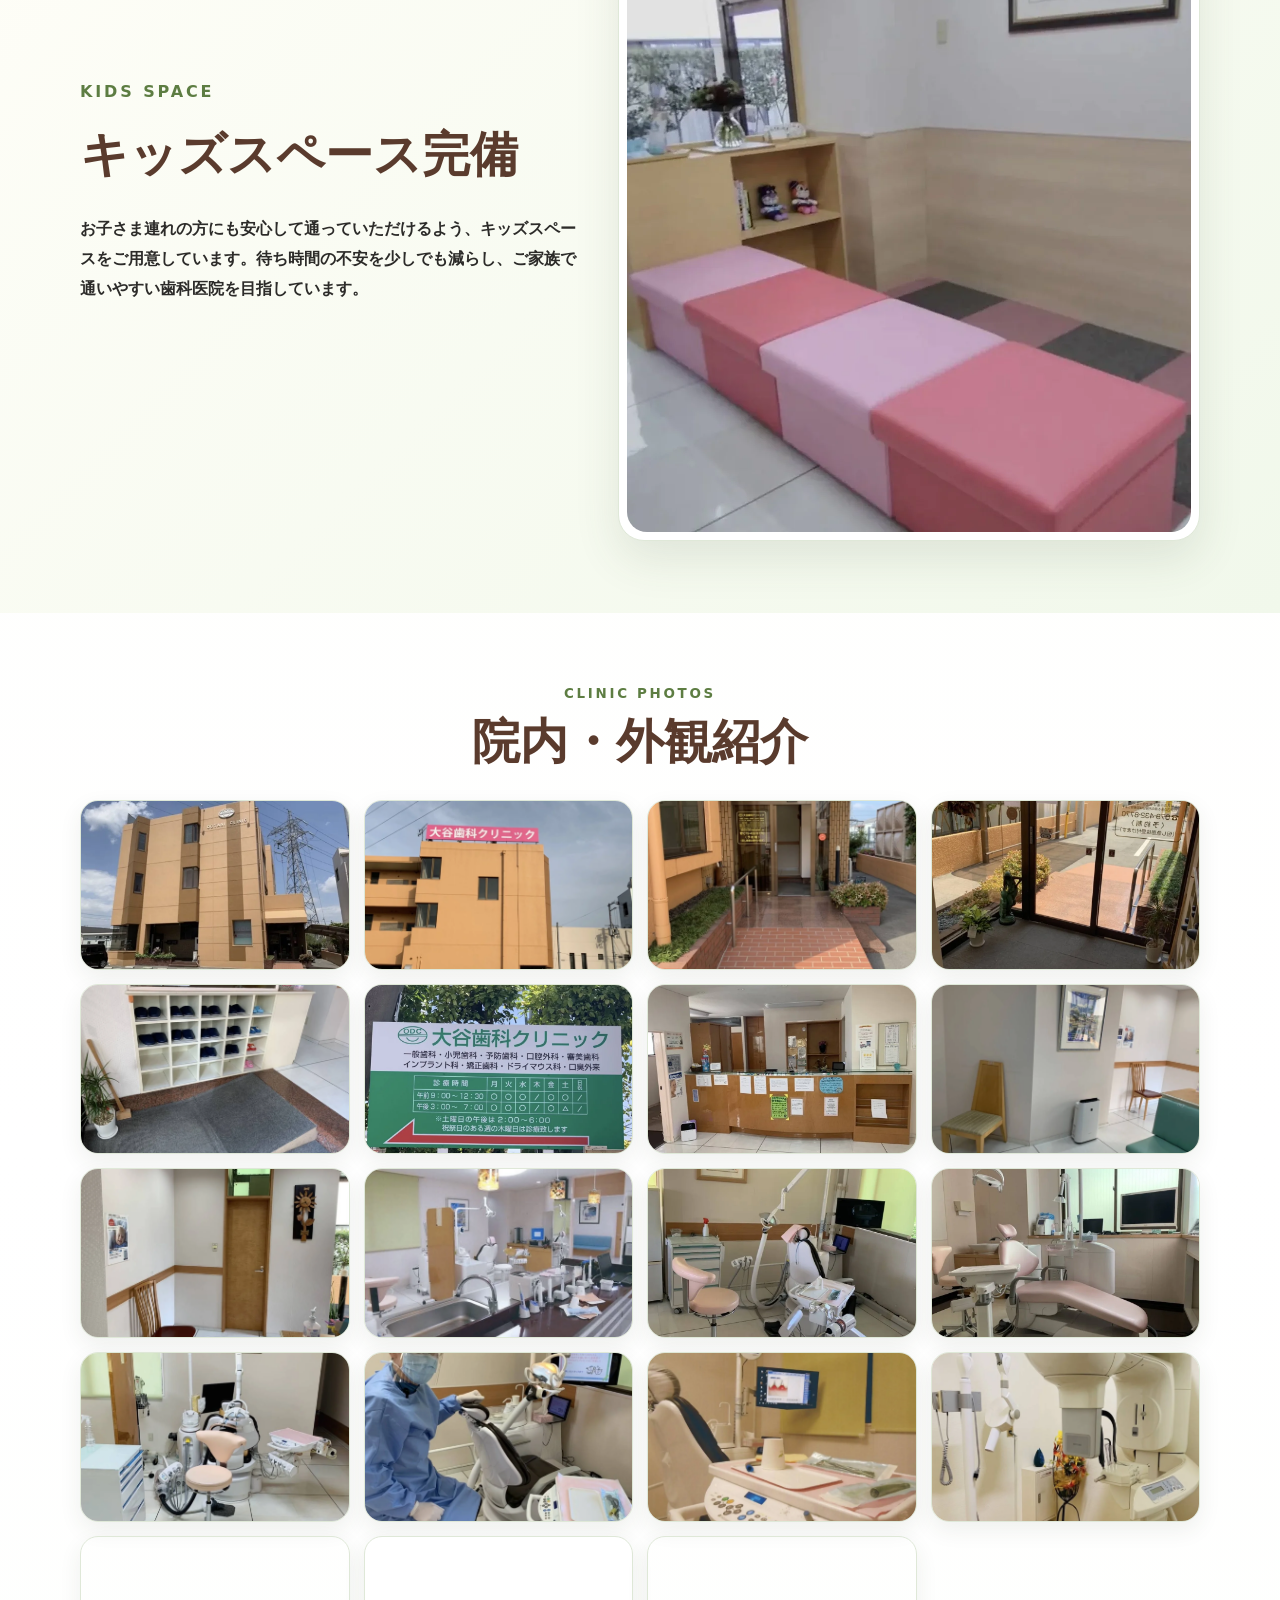
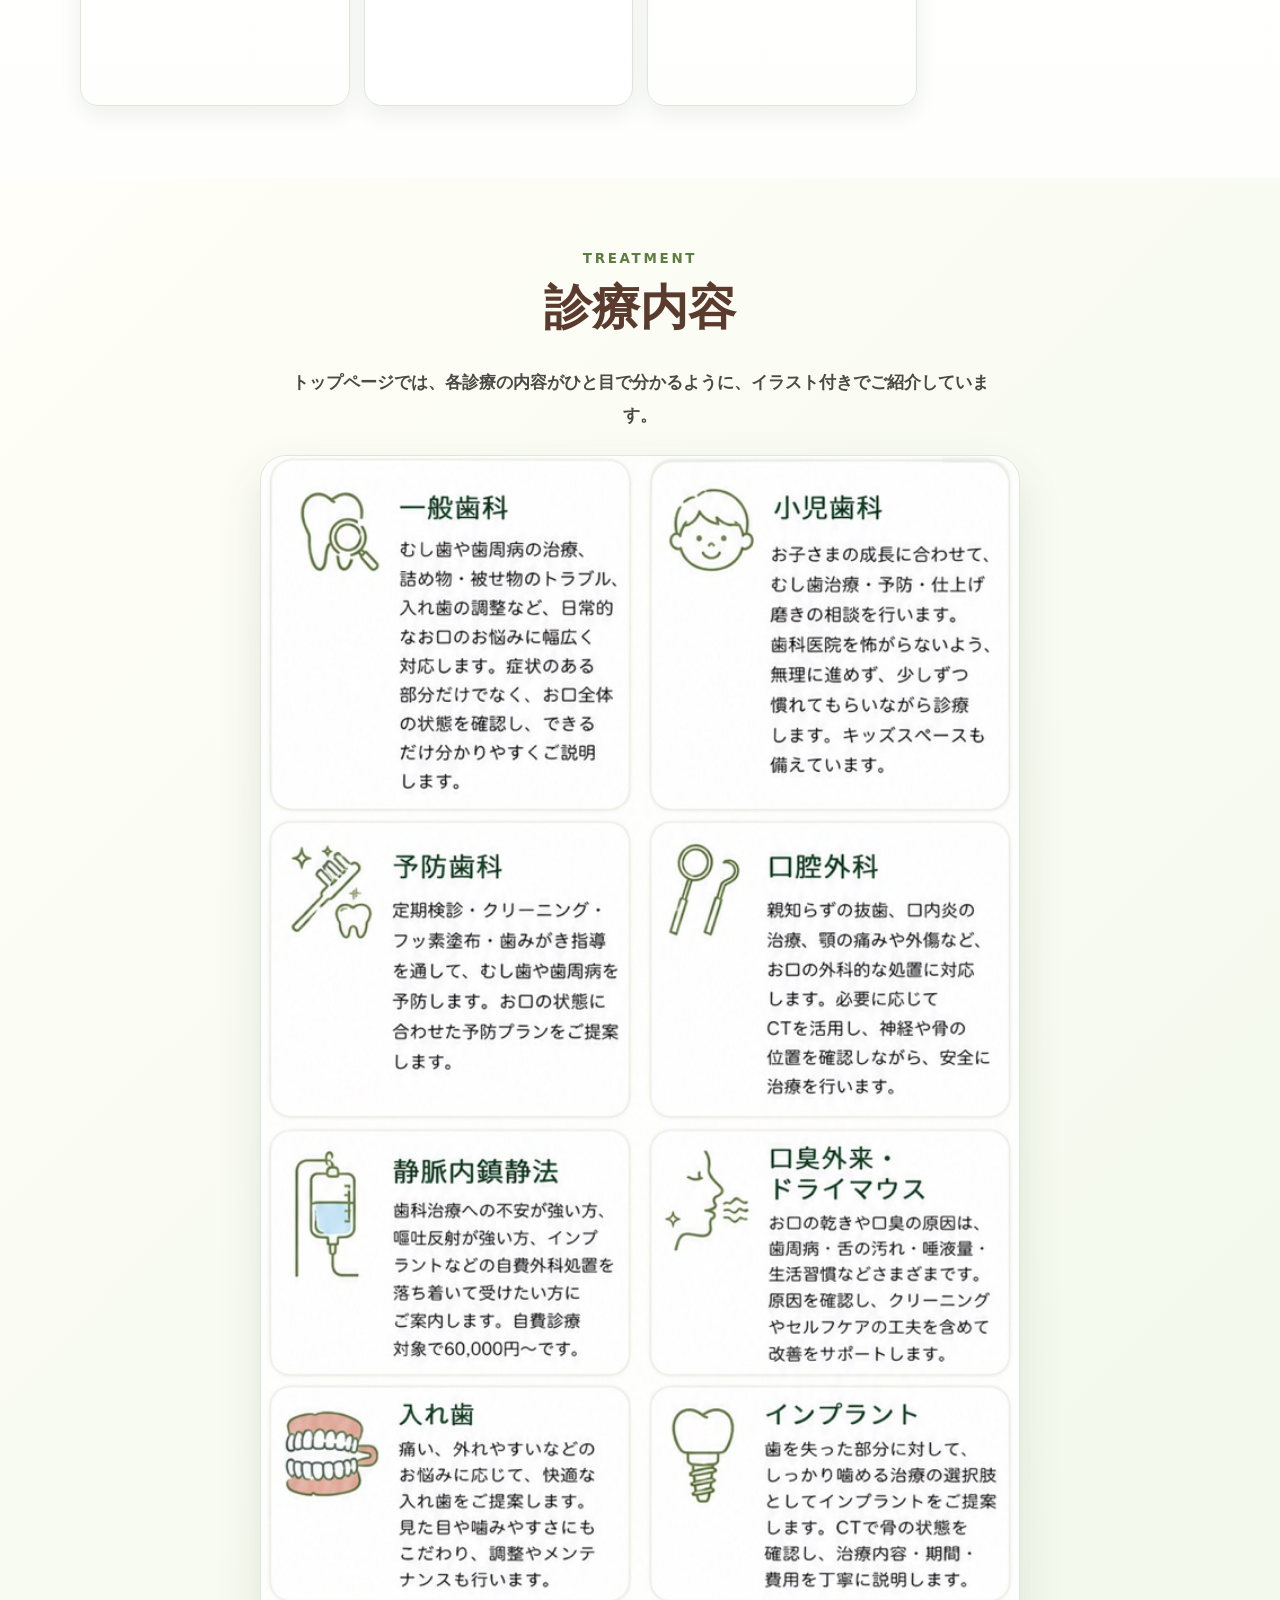
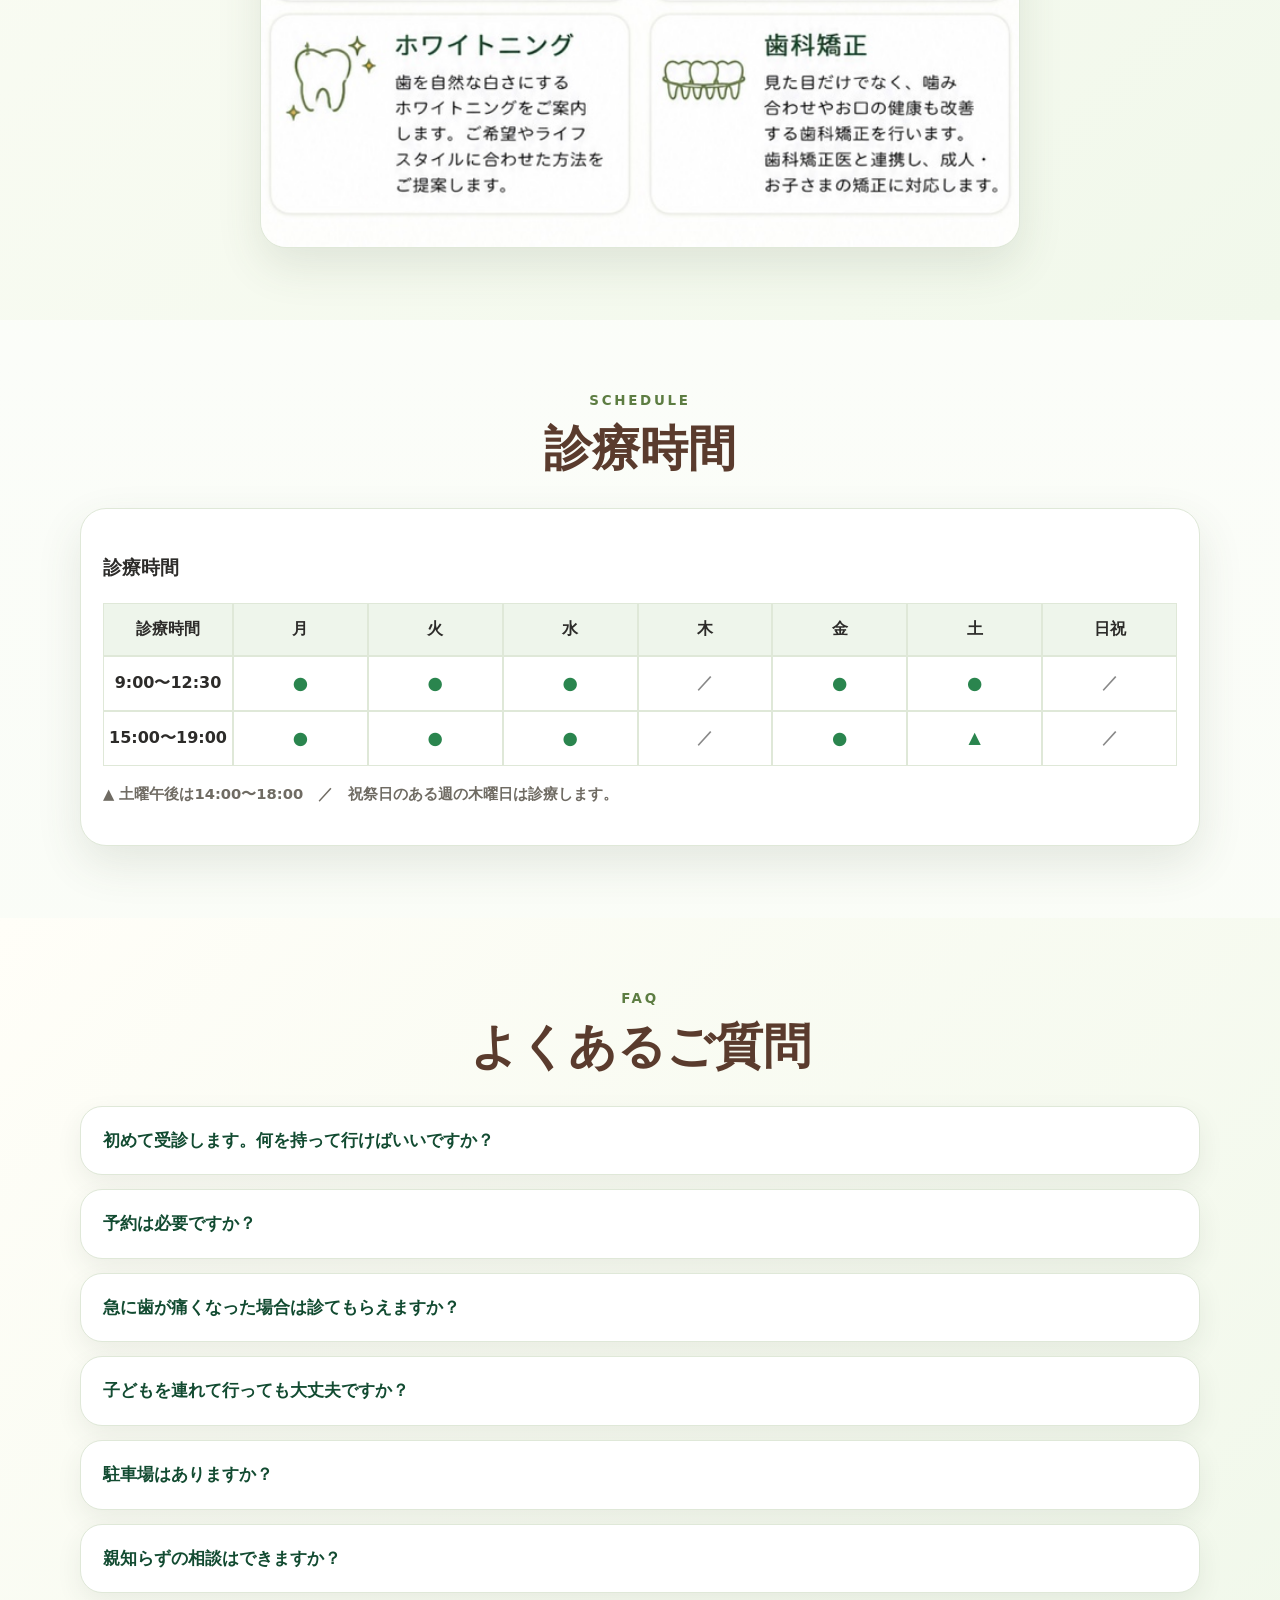
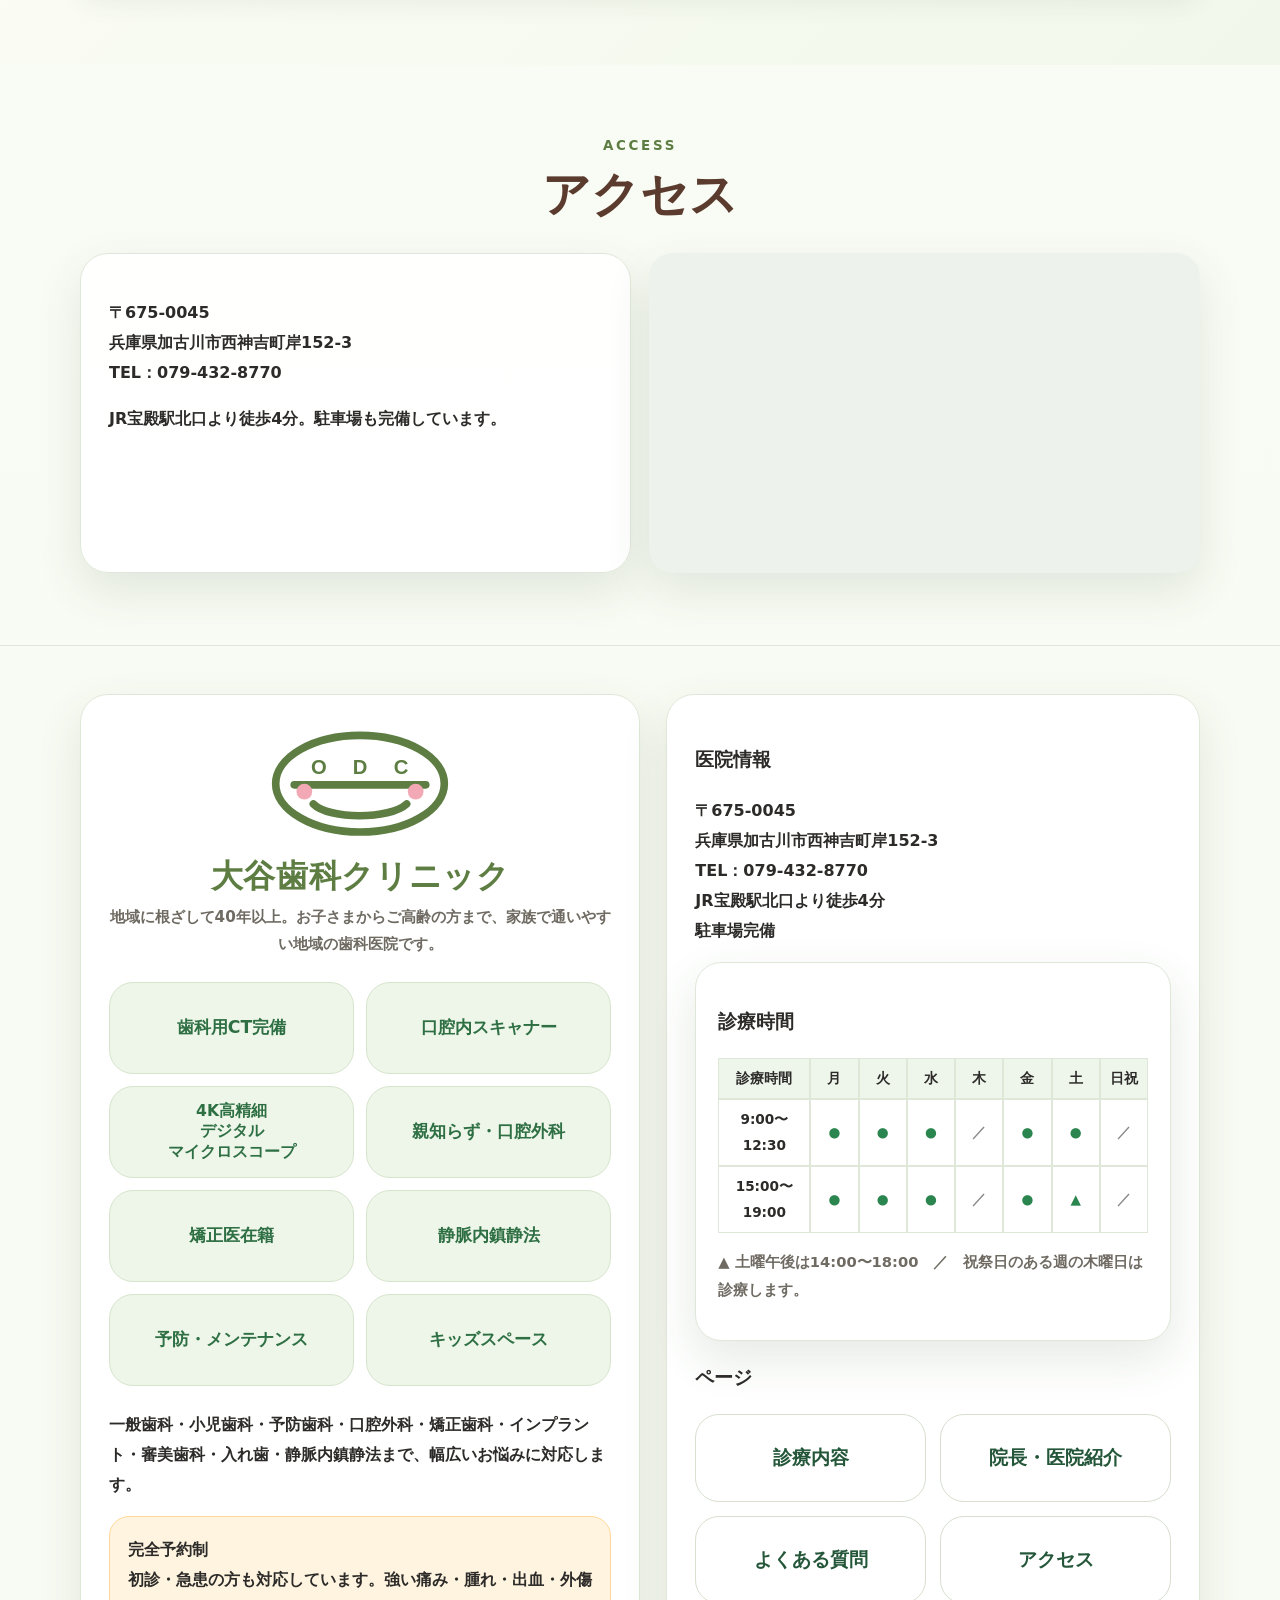
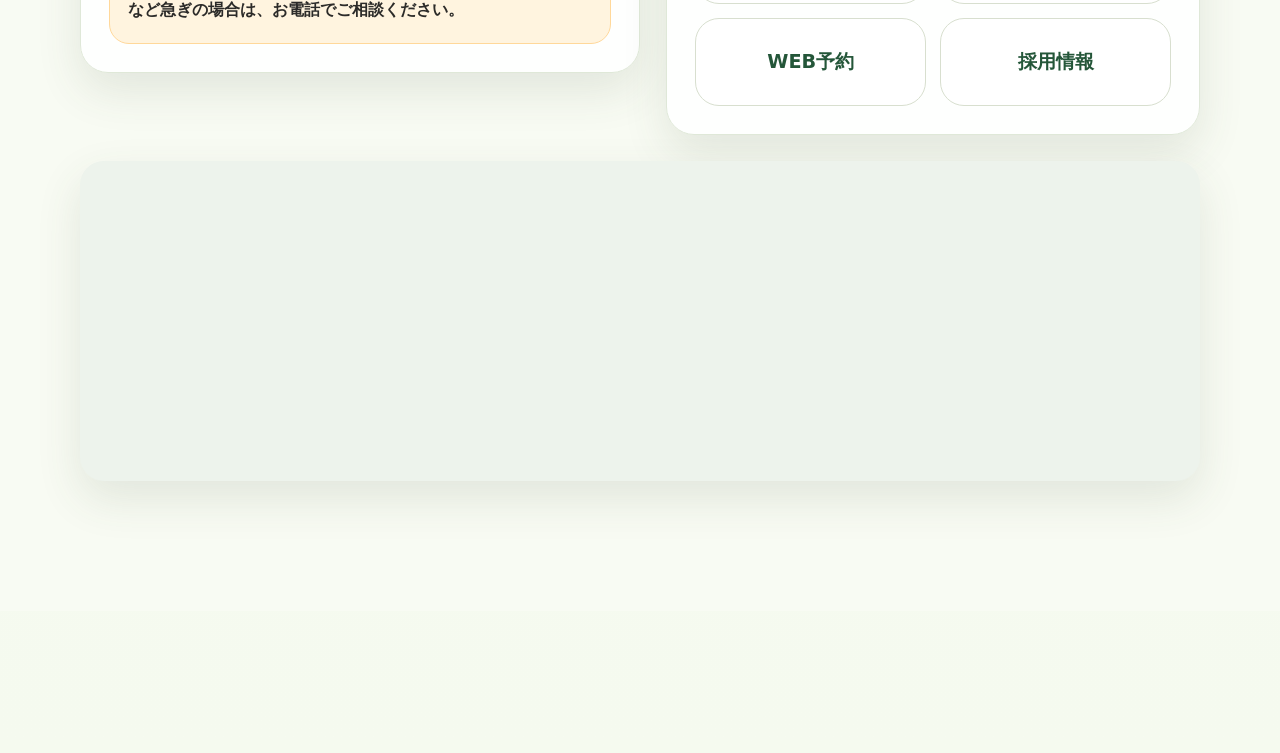
